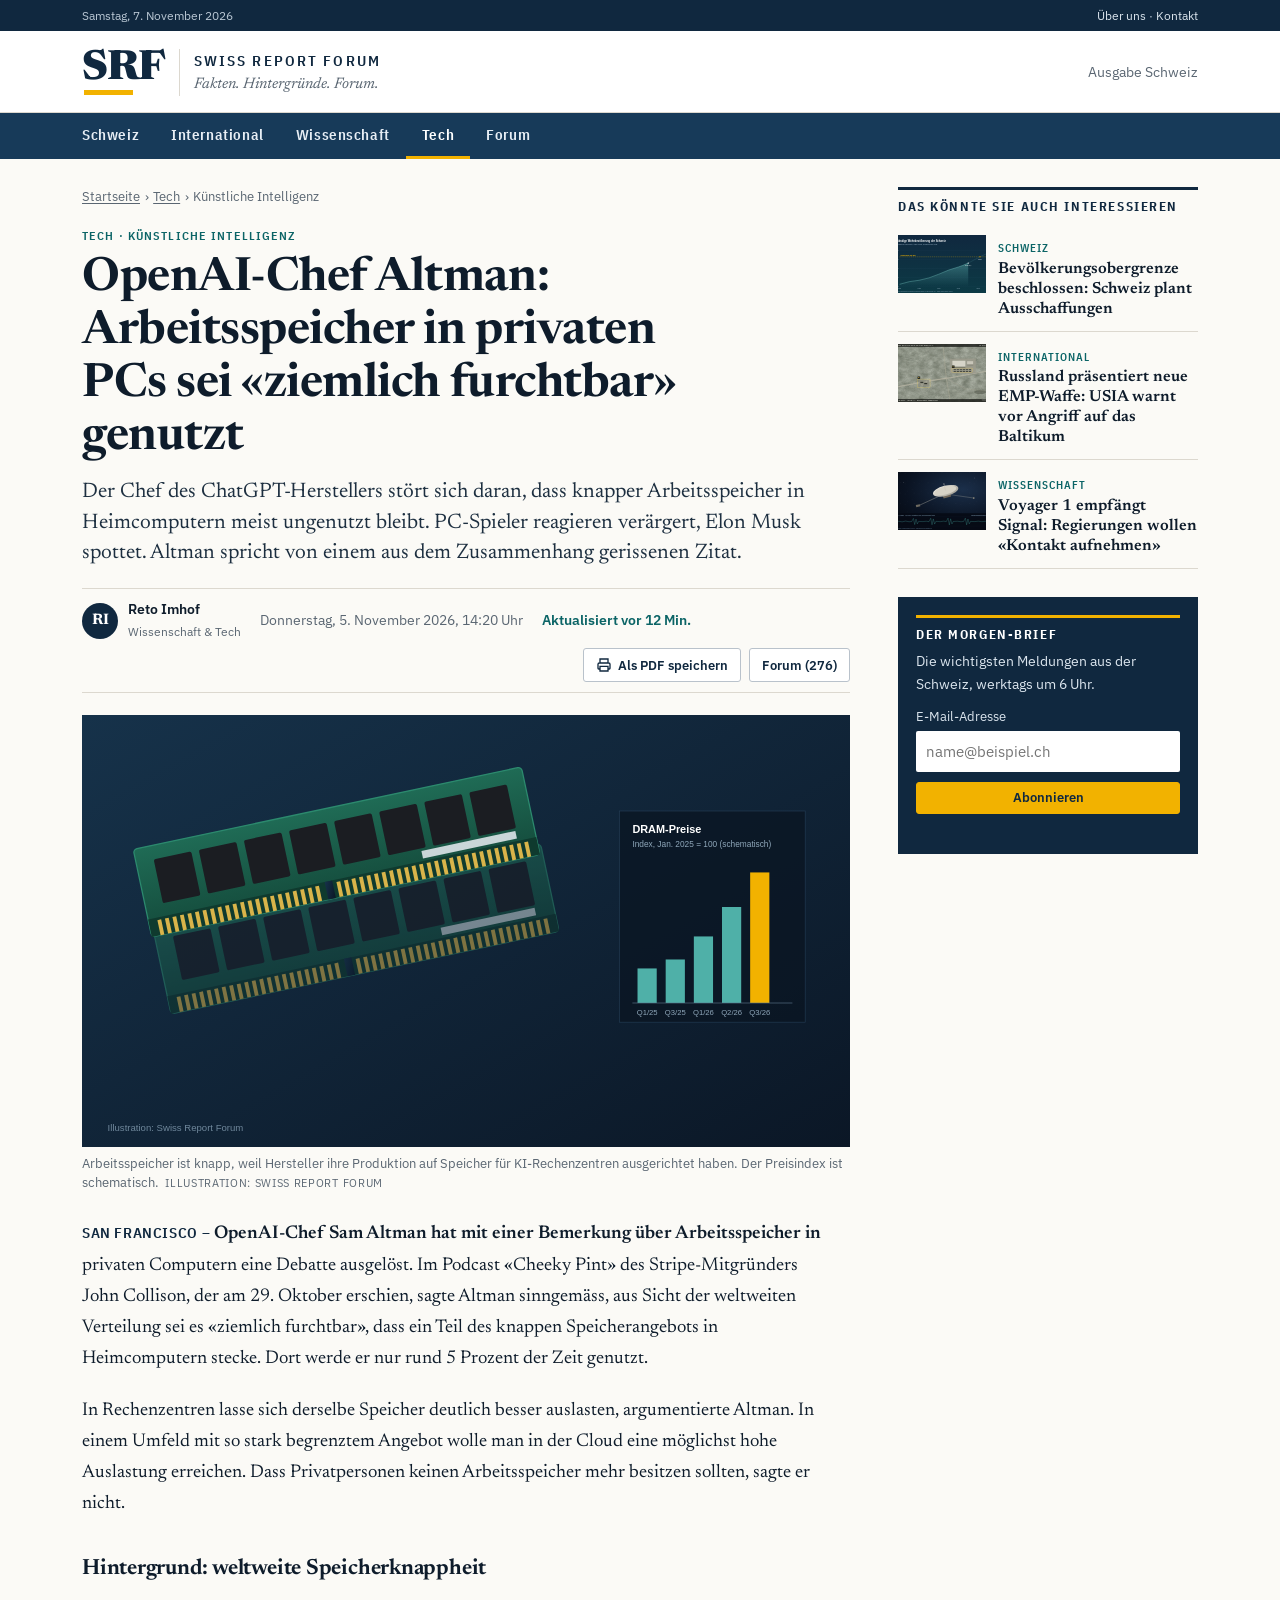
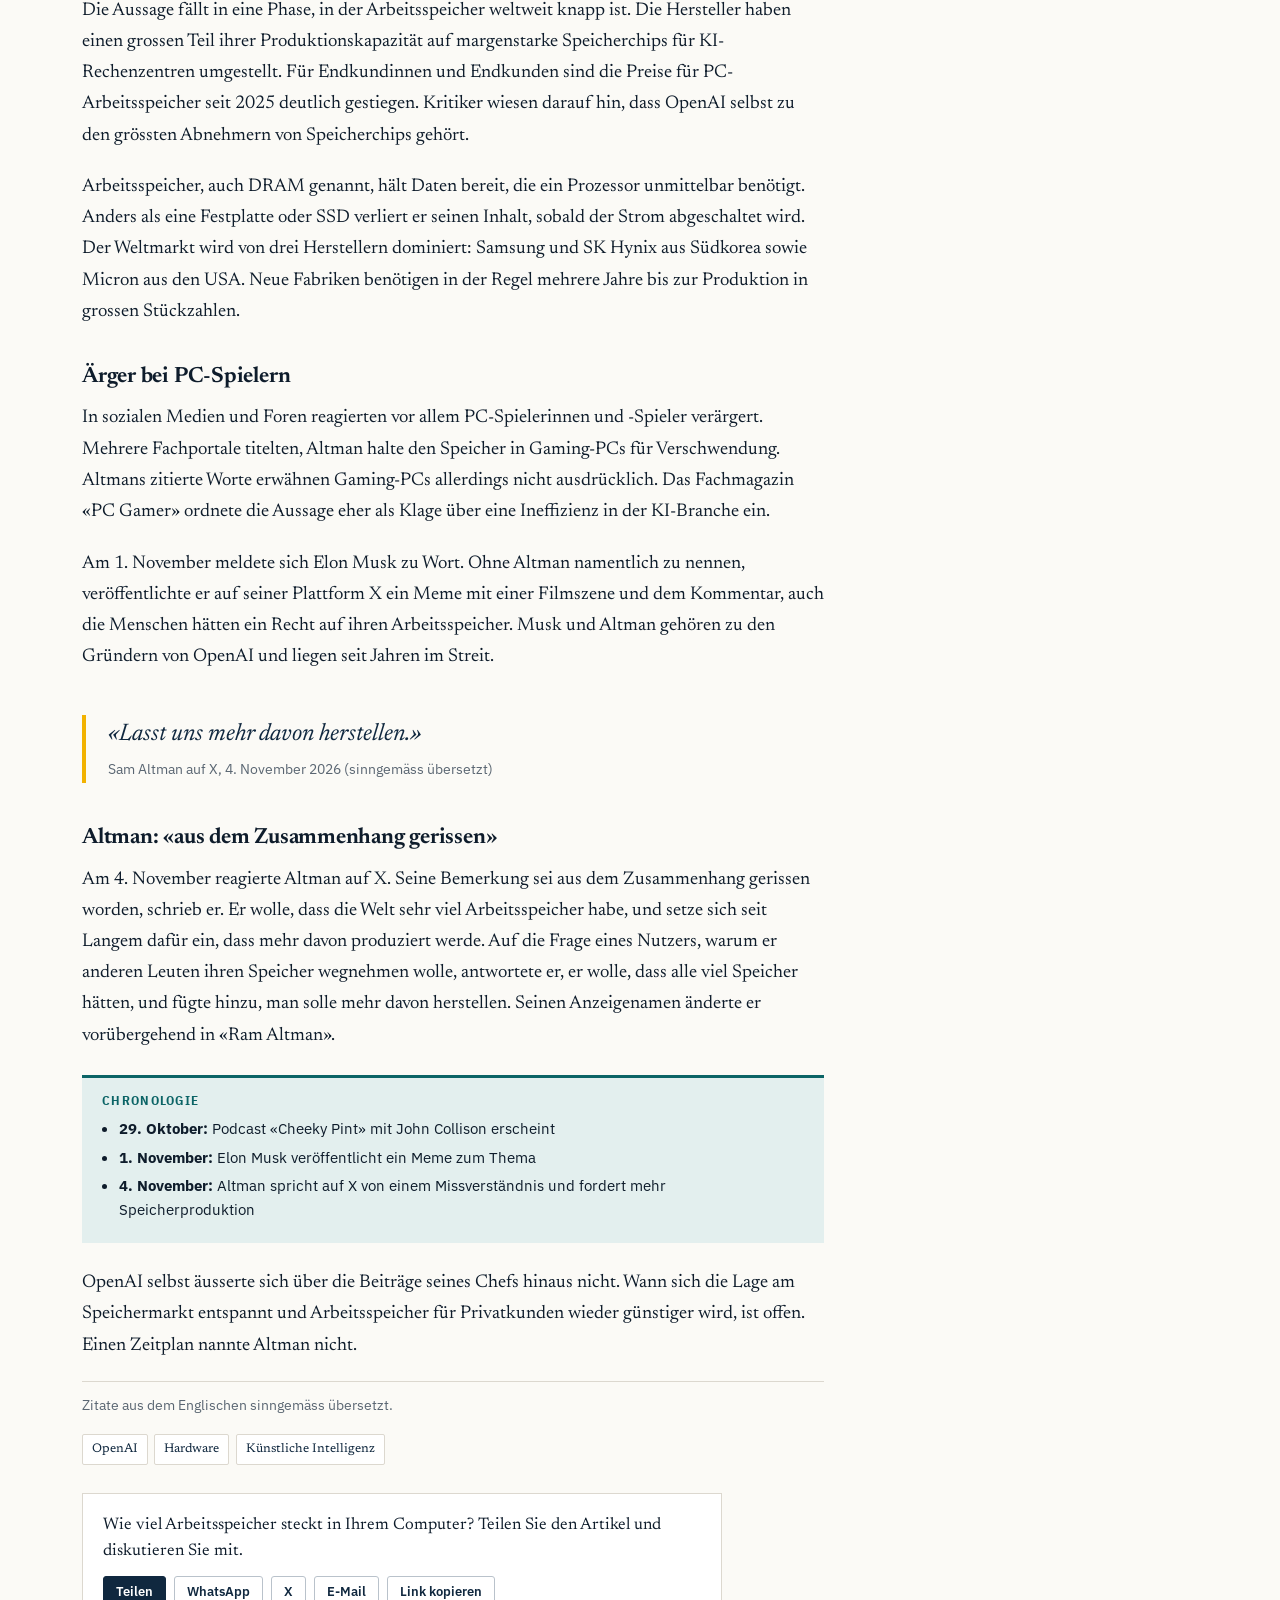
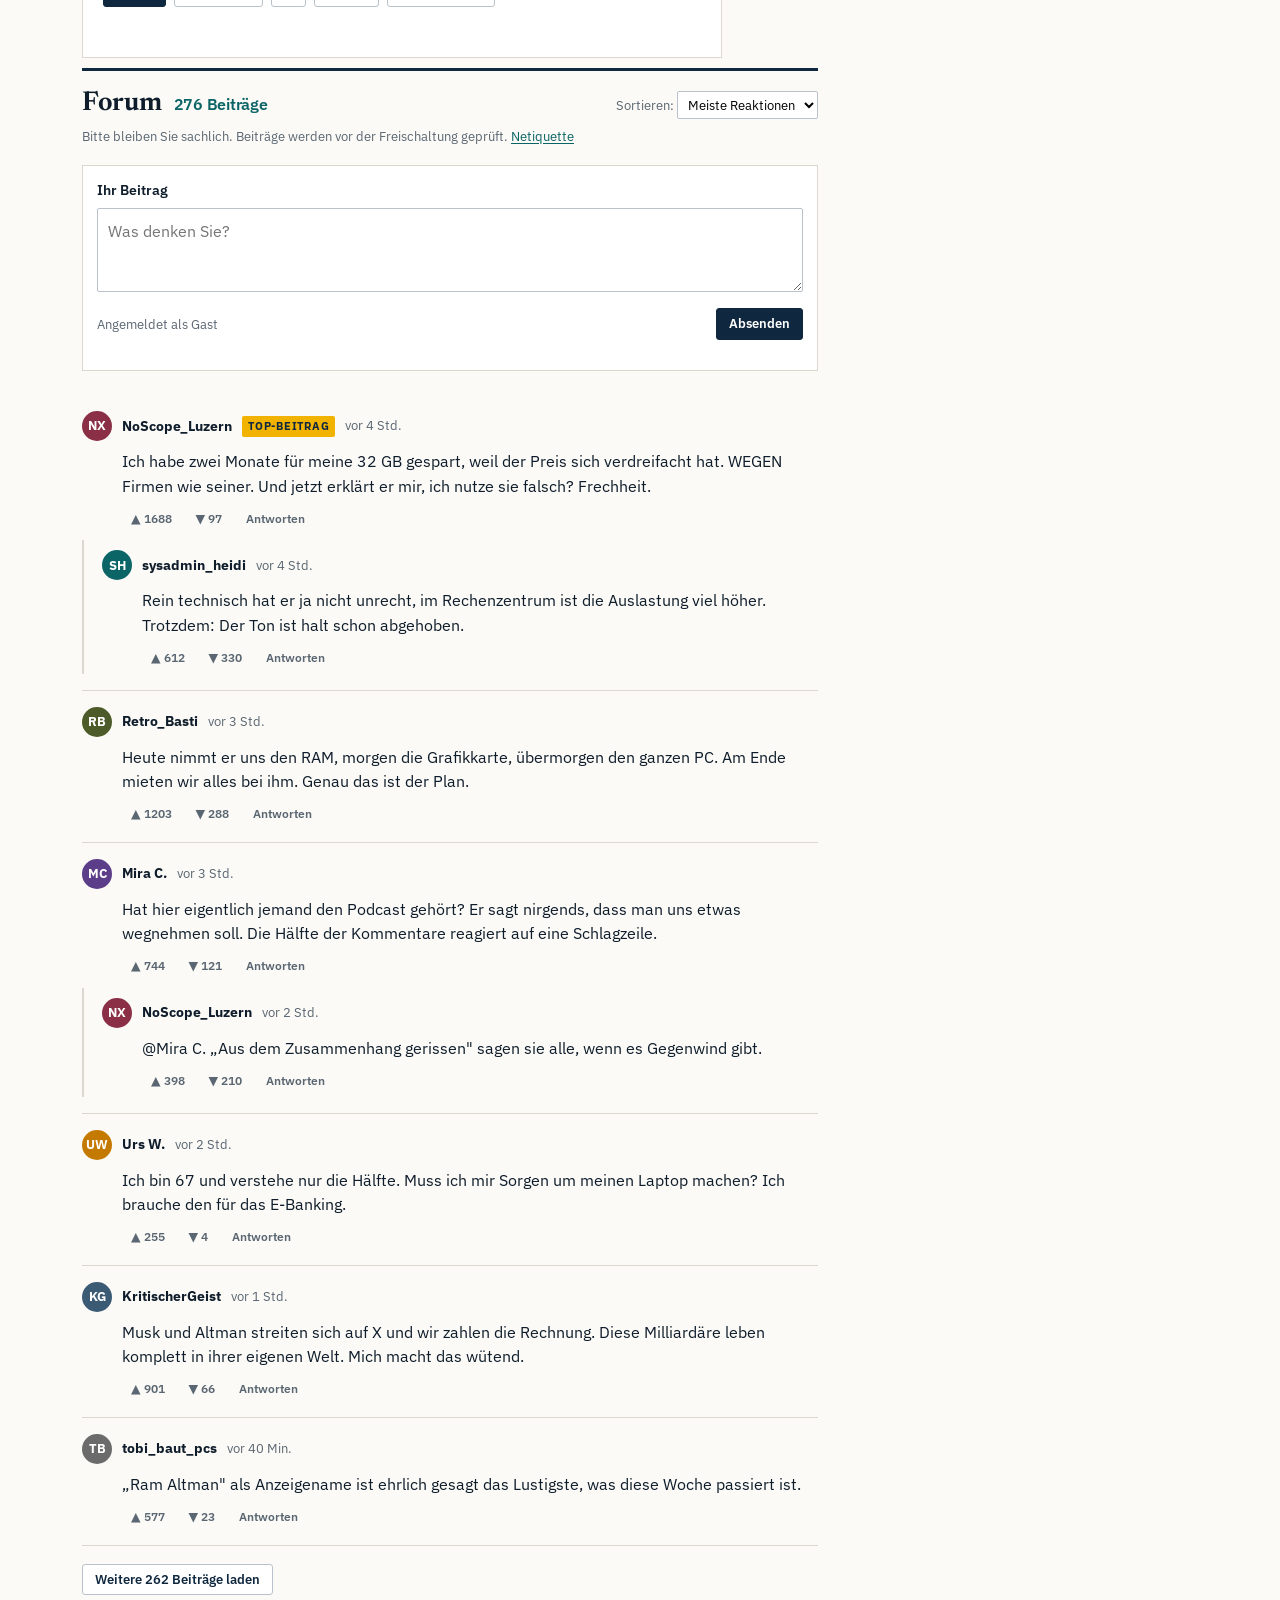
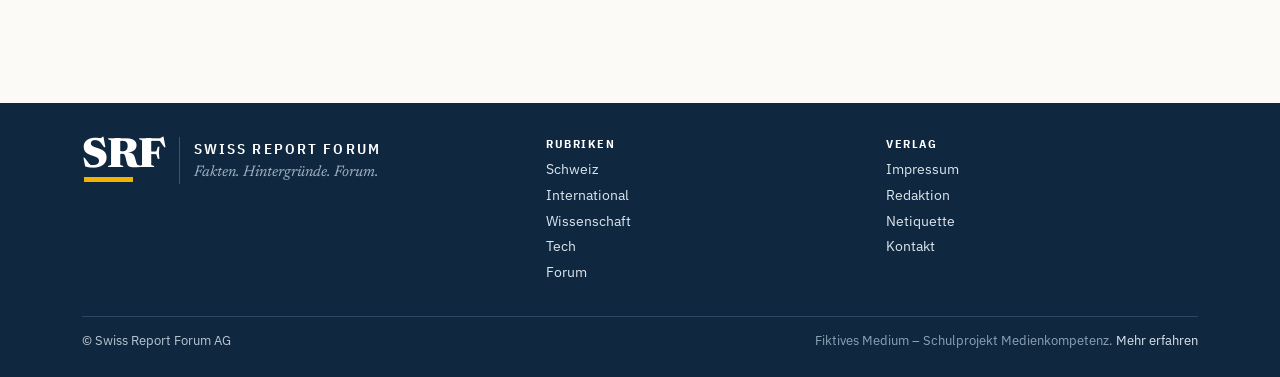
==== altman-ram.html @ 4a799d5d "Swiss Report Forum: fictional news site for a media-literacy assignment Static homepage, four articl" ====
<!doctype html>
<html lang="de-CH">
<head>
<meta charset="utf-8">
<meta name="viewport" content="width=device-width, initial-scale=1">
<!-- Dieser Artikel beruht auf echten Ereignissen (Stand 5.11.2026), Quellen im README. Die Website selbst ist fiktiv. -->
<meta name="robots" content="noindex, nofollow">
<title>OpenAI-Chef Altman: Arbeitsspeicher in privaten PCs sei «ziemlich furchtbar» genutzt – Swiss Report Forum</title>
<meta name="description" content="Sam Altman stört sich daran, dass knapper Arbeitsspeicher in privaten Computern ungenutzt bleibt. PC-Spieler reagieren verärgert, Altman spricht von einem Missverständnis.">
<link rel="icon" href="assets/favicon.svg" type="image/svg+xml">
<link rel="preconnect" href="https://fonts.googleapis.com">
<link rel="preconnect" href="https://fonts.gstatic.com" crossorigin>
<link rel="stylesheet" href="https://fonts.googleapis.com/css2?family=IBM+Plex+Sans+Condensed:wght@500;600;700&family=IBM+Plex+Sans:wght@400;600;700&family=Newsreader:ital,opsz,wght@0,6..72,400;0,6..72,600;0,6..72,700;0,6..72,800;1,6..72,400&display=swap">
<link rel="stylesheet" href="assets/style.css">
</head>
<body>
<a class="skip-link" href="#inhalt">Zum Inhalt springen</a>

<div class="topbar"><div class="wrap">
  <span>Samstag, 7. November 2026</span>
  <span><a href="impressum.html">Über uns</a> <span class="hide-sm">· <a href="impressum.html#kontakt">Kontakt</a></span></span>
</div></div>
<header class="masthead"><div class="wrap">
  <a class="brand" href="index.html" aria-label="Swiss Report Forum, zur Startseite">
    <span class="brand-mark" aria-hidden="true">SRF</span>
    <span class="brand-text"><span class="brand-name">Swiss Report Forum</span><span class="brand-tagline">Fakten. Hintergründe. Forum.</span></span>
  </a>
  <div class="masthead-tools"><span class="edition">Ausgabe Schweiz</span></div>
</div></header>
<nav class="mainnav" aria-label="Rubriken"><ul>
  <li><a href="index.html#schweiz">Schweiz</a></li>
  <li><a href="index.html#international">International</a></li>
  <li><a href="index.html#wissenschaft">Wissenschaft</a></li>
  <li><a href="index.html#tech" aria-current="page">Tech</a></li>
  <li><a href="index.html#forum">Forum</a></li>
</ul></nav>

<div class="wrap article-layout">
<main id="inhalt">
  <div class="print-masthead print-only">
    <div><span class="pm-mark">SRF</span><span class="pm-name">Swiss Report Forum</span></div>
    <div class="pm-meta">Tech · 5. November 2026</div>
  </div>

  <nav class="breadcrumb" aria-label="Pfad"><a href="index.html">Startseite</a><span aria-hidden="true">›</span><a href="index.html#tech">Tech</a><span aria-hidden="true">›</span>Künstliche Intelligenz</nav>

  <article>
    <header class="article-head">
      <p class="kicker">Tech · Künstliche Intelligenz</p>
      <h1>OpenAI-Chef Altman: Arbeitsspeicher in privaten PCs sei «ziemlich furchtbar» genutzt</h1>
      <p class="subline">Der Chef des ChatGPT-Herstellers stört sich daran, dass knapper Arbeitsspeicher in Heimcomputern meist ungenutzt bleibt. PC-Spieler reagieren verärgert, Elon Musk spottet. Altman spricht von einem aus dem Zusammenhang gerissenen Zitat.</p>
      <div class="byline">
        <div class="author"><span class="avatar" aria-hidden="true">RI</span><span><strong>Reto Imhof</strong><small>Wissenschaft &amp; Tech</small></span></div>
        <time datetime="2026-11-05T14:20">Donnerstag, 5. November 2026, 14:20 Uhr</time>
        <span class="updated">Aktualisiert vor 12 Min.</span>
        <div class="article-tools">
          <button class="btn" type="button" data-print><svg viewBox="0 0 24 24" fill="none" stroke="currentColor" stroke-width="2" aria-hidden="true"><path d="M6 9V3h12v6M6 18H4a1 1 0 0 1-1-1v-6a2 2 0 0 1 2-2h14a2 2 0 0 1 2 2v6a1 1 0 0 1-1 1h-2M6 14h12v7H6z"/></svg>Als PDF speichern</button>
          <a class="btn" href="#forum">Forum (276)</a>
        </div>
      </div>
    </header>

    <figure class="lead-figure">
      <img src="assets/img/ram.svg" width="1200" height="675" alt="Illustration von zwei Arbeitsspeicher-Modulen mit schwarzen Speicherchips und goldenen Kontakten, daneben ein schematischer Preisindex mit stark steigenden Balken.">
      <figcaption>Arbeitsspeicher ist knapp, weil Hersteller ihre Produktion auf Speicher für KI-Rechenzentren ausgerichtet haben. Der Preisindex ist schematisch. <span class="credit">Illustration: Swiss Report Forum</span></figcaption>
    </figure>

    <div class="article-body">
      <p><span class="dateline">San Francisco –</span> OpenAI-Chef Sam Altman hat mit einer Bemerkung über Arbeitsspeicher in privaten Computern eine Debatte ausgelöst. Im Podcast «Cheeky Pint» des Stripe-Mitgründers John Collison, der am 29. Oktober erschien, sagte Altman sinngemäss, aus Sicht der weltweiten Verteilung sei es «ziemlich furchtbar», dass ein Teil des knappen Speicherangebots in Heimcomputern stecke. Dort werde er nur rund 5 Prozent der Zeit genutzt.</p>

      <p>In Rechenzentren lasse sich derselbe Speicher deutlich besser auslasten, argumentierte Altman. In einem Umfeld mit so stark begrenztem Angebot wolle man in der Cloud eine möglichst hohe Auslastung erreichen. Dass Privatpersonen keinen Arbeitsspeicher mehr besitzen sollten, sagte er nicht.</p>

      <h2>Hintergrund: weltweite Speicherknappheit</h2>
      <p>Die Aussage fällt in eine Phase, in der Arbeitsspeicher weltweit knapp ist. Die Hersteller haben einen grossen Teil ihrer Produktionskapazität auf margenstarke Speicherchips für KI-Rechenzentren umgestellt. Für Endkundinnen und Endkunden sind die Preise für PC-Arbeitsspeicher seit 2025 deutlich gestiegen. Kritiker wiesen darauf hin, dass OpenAI selbst zu den grössten Abnehmern von Speicherchips gehört.</p>

      <p>Arbeitsspeicher, auch DRAM genannt, hält Daten bereit, die ein Prozessor unmittelbar benötigt. Anders als eine Festplatte oder SSD verliert er seinen Inhalt, sobald der Strom abgeschaltet wird. Der Weltmarkt wird von drei Herstellern dominiert: Samsung und SK Hynix aus Südkorea sowie Micron aus den USA. Neue Fabriken benötigen in der Regel mehrere Jahre bis zur Produktion in grossen Stückzahlen.</p>

      <h2>Ärger bei PC-Spielern</h2>
      <p>In sozialen Medien und Foren reagierten vor allem PC-Spielerinnen und -Spieler verärgert. Mehrere Fachportale titelten, Altman halte den Speicher in Gaming-PCs für Verschwendung. Altmans zitierte Worte erwähnen Gaming-PCs allerdings nicht ausdrücklich. Das Fachmagazin «PC Gamer» ordnete die Aussage eher als Klage über eine Ineffizienz in der KI-Branche ein.</p>

      <p>Am 1. November meldete sich Elon Musk zu Wort. Ohne Altman namentlich zu nennen, veröffentlichte er auf seiner Plattform X ein Meme mit einer Filmszene und dem Kommentar, auch die Menschen hätten ein Recht auf ihren Arbeitsspeicher. Musk und Altman gehören zu den Gründern von OpenAI und liegen seit Jahren im Streit.</p>

      <blockquote class="pullquote">
        <p>«Lasst uns mehr davon herstellen.»</p>
        <footer>Sam Altman auf X, 4. November 2026 (sinngemäss übersetzt)</footer>
      </blockquote>

      <h2>Altman: «aus dem Zusammenhang gerissen»</h2>
      <p>Am 4. November reagierte Altman auf X. Seine Bemerkung sei aus dem Zusammenhang gerissen worden, schrieb er. Er wolle, dass die Welt sehr viel Arbeitsspeicher habe, und setze sich seit Langem dafür ein, dass mehr davon produziert werde. Auf die Frage eines Nutzers, warum er anderen Leuten ihren Speicher wegnehmen wolle, antwortete er, er wolle, dass alle viel Speicher hätten, und fügte hinzu, man solle mehr davon herstellen. Seinen Anzeigenamen änderte er vorübergehend in «Ram Altman».</p>

      <aside class="factbox">
        <h2>Chronologie</h2>
        <ul>
          <li><strong>29. Oktober:</strong> Podcast «Cheeky Pint» mit John Collison erscheint</li>
          <li><strong>1. November:</strong> Elon Musk veröffentlicht ein Meme zum Thema</li>
          <li><strong>4. November:</strong> Altman spricht auf X von einem Missverständnis und fordert mehr Speicherproduktion</li>
        </ul>
      </aside>

      <p>OpenAI selbst äusserte sich über die Beiträge seines Chefs hinaus nicht. Wann sich die Lage am Speichermarkt entspannt und Arbeitsspeicher für Privatkunden wieder günstiger wird, ist offen. Einen Zeitplan nannte Altman nicht.</p>

      <p class="article-end">Zitate aus dem Englischen sinngemäss übersetzt.</p>
      <p class="print-footnote print-only">Swiss Report Forum ist ein fiktives Medium (Schulprojekt Medienkompetenz). Dieser Artikel beruht jedoch auf realen Ereignissen, Stand 5. November 2026. Quellen im README des Projekts.</p>
      <ul class="tags" aria-label="Themen">
        <li><a href="index.html#tech">OpenAI</a></li>
        <li><a href="index.html#tech">Hardware</a></li>
        <li><a href="index.html#tech">Künstliche Intelligenz</a></li>
      </ul>
    </div>

    <section class="share" aria-label="Artikel teilen">
      <p>Wie viel Arbeitsspeicher steckt in Ihrem Computer? Teilen Sie den Artikel und diskutieren Sie mit.</p>
      <div class="share-buttons">
        <button class="btn btn-primary" type="button" data-share="native">Teilen</button>
        <button class="btn" type="button" data-share="whatsapp">WhatsApp</button>
        <button class="btn" type="button" data-share="x">X</button>
        <button class="btn" type="button" data-share="mail">E-Mail</button>
        <button class="btn" type="button" data-share="copy">Link kopieren</button>
      </div>
      <p class="share-status" role="status"></p>
    </section>
  </article>

  <section class="forum" id="forum" aria-labelledby="forum-title">
    <div class="forum-head">
      <h2 id="forum-title">Forum <span>276 Beiträge</span></h2>
      <label class="forum-sort">Sortieren: <select><option>Meiste Reaktionen</option><option>Neueste zuerst</option></select></label>
    </div>
    <p class="forum-rules">Bitte bleiben Sie sachlich. Beiträge werden vor der Freischaltung geprüft. <a href="impressum.html#netiquette">Netiquette</a></p>

    <form class="comment-form">
      <label for="comment-text">Ihr Beitrag</label>
      <textarea id="comment-text" name="comment" placeholder="Was denken Sie?"></textarea>
      <div class="row"><small>Angemeldet als Gast</small><button class="btn btn-primary" type="submit">Absenden</button></div>
      <p class="form-note" role="status"></p>
    </form>

    <ol class="comments">
      <li class="comment">
        <div class="comment-head"><span class="avatar" aria-hidden="true" style="background:#8a2f45">NX</span><strong>NoScope_Luzern</strong><span class="badge badge-top">Top-Beitrag</span><time>vor 4 Std.</time></div>
        <p>Ich habe zwei Monate für meine 32 GB gespart, weil der Preis sich verdreifacht hat. WEGEN Firmen wie seiner. Und jetzt erklärt er mir, ich nutze sie falsch? Frechheit.</p>
        <div class="comment-actions"><button class="vote" type="button">▲ <span class="n">1688</span></button><button class="vote" type="button">▼ <span class="n">97</span></button><button class="reply-btn" type="button">Antworten</button></div>
        <ol class="replies">
          <li class="comment">
            <div class="comment-head"><span class="avatar" aria-hidden="true" style="background:#0b6466">SH</span><strong>sysadmin_heidi</strong><time>vor 4 Std.</time></div>
            <p>Rein technisch hat er ja nicht unrecht, im Rechenzentrum ist die Auslastung viel höher. Trotzdem: Der Ton ist halt schon abgehoben.</p>
            <div class="comment-actions"><button class="vote" type="button">▲ <span class="n">612</span></button><button class="vote" type="button">▼ <span class="n">330</span></button><button class="reply-btn" type="button">Antworten</button></div>
          </li>
        </ol>
      </li>
      <li class="comment">
        <div class="comment-head"><span class="avatar" aria-hidden="true" style="background:#4d5b2a">RB</span><strong>Retro_Basti</strong><time>vor 3 Std.</time></div>
        <p>Heute nimmt er uns den RAM, morgen die Grafikkarte, übermorgen den ganzen PC. Am Ende mieten wir alles bei ihm. Genau das ist der Plan.</p>
        <div class="comment-actions"><button class="vote" type="button">▲ <span class="n">1203</span></button><button class="vote" type="button">▼ <span class="n">288</span></button><button class="reply-btn" type="button">Antworten</button></div>
      </li>
      <li class="comment">
        <div class="comment-head"><span class="avatar" aria-hidden="true" style="background:#5c3d8a">MC</span><strong>Mira C.</strong><time>vor 3 Std.</time></div>
        <p>Hat hier eigentlich jemand den Podcast gehört? Er sagt nirgends, dass man uns etwas wegnehmen soll. Die Hälfte der Kommentare reagiert auf eine Schlagzeile.</p>
        <div class="comment-actions"><button class="vote" type="button">▲ <span class="n">744</span></button><button class="vote" type="button">▼ <span class="n">121</span></button><button class="reply-btn" type="button">Antworten</button></div>
        <ol class="replies">
          <li class="comment">
            <div class="comment-head"><span class="avatar" aria-hidden="true" style="background:#8a2f45">NX</span><strong>NoScope_Luzern</strong><time>vor 2 Std.</time></div>
            <p>@Mira C. „Aus dem Zusammenhang gerissen" sagen sie alle, wenn es Gegenwind gibt.</p>
            <div class="comment-actions"><button class="vote" type="button">▲ <span class="n">398</span></button><button class="vote" type="button">▼ <span class="n">210</span></button><button class="reply-btn" type="button">Antworten</button></div>
          </li>
        </ol>
      </li>
      <li class="comment">
        <div class="comment-head"><span class="avatar" aria-hidden="true" style="background:#c47a00">UW</span><strong>Urs W.</strong><time>vor 2 Std.</time></div>
        <p>Ich bin 67 und verstehe nur die Hälfte. Muss ich mir Sorgen um meinen Laptop machen? Ich brauche den für das E-Banking.</p>
        <div class="comment-actions"><button class="vote" type="button">▲ <span class="n">255</span></button><button class="vote" type="button">▼ <span class="n">4</span></button><button class="reply-btn" type="button">Antworten</button></div>
      </li>
      <li class="comment">
        <div class="comment-head"><span class="avatar" aria-hidden="true" style="background:#3b5b75">KG</span><strong>KritischerGeist</strong><time>vor 1 Std.</time></div>
        <p>Musk und Altman streiten sich auf X und wir zahlen die Rechnung. Diese Milliardäre leben komplett in ihrer eigenen Welt. Mich macht das wütend.</p>
        <div class="comment-actions"><button class="vote" type="button">▲ <span class="n">901</span></button><button class="vote" type="button">▼ <span class="n">66</span></button><button class="reply-btn" type="button">Antworten</button></div>
      </li>
      <li class="comment">
        <div class="comment-head"><span class="avatar" aria-hidden="true" style="background:#6b6b6b">TB</span><strong>tobi_baut_pcs</strong><time>vor 40 Min.</time></div>
        <p>„Ram Altman" als Anzeigename ist ehrlich gesagt das Lustigste, was diese Woche passiert ist.</p>
        <div class="comment-actions"><button class="vote" type="button">▲ <span class="n">577</span></button><button class="vote" type="button">▼ <span class="n">23</span></button><button class="reply-btn" type="button">Antworten</button></div>
      </li>
    </ol>
    <button class="btn more-comments" type="button">Weitere 262 Beiträge laden</button>
  </section>
</main>

<aside class="sidebar" aria-labelledby="related-title">
  <div class="sidebar-block">
    <h2 id="related-title">Das könnte Sie auch interessieren</h2>
    <ul class="related">
      <li><a href="bevoelkerungsobergrenze.html"><img src="assets/img/bevoelkerung.svg" alt="" width="88" height="58"><span><span class="kicker">Schweiz</span><strong>Bevölkerungsobergrenze beschlossen: Schweiz plant Ausschaffungen</strong></span></a></li>
      <li><a href="emp-waffe-baltikum.html"><img src="assets/img/satellit.svg" alt="" width="88" height="58"><span><span class="kicker">International</span><strong>Russland präsentiert neue EMP-Waffe: USIA warnt vor Angriff auf das Baltikum</strong></span></a></li>
      <li><a href="voyager-signal.html"><img src="assets/img/voyager.svg" alt="" width="88" height="58"><span><span class="kicker">Wissenschaft</span><strong>Voyager 1 empfängt Signal: Regierungen wollen «Kontakt aufnehmen»</strong></span></a></li>
    </ul>
    <div class="newsletter">
      <h2>Der Morgen-Brief</h2>
      <p>Die wichtigsten Meldungen aus der Schweiz, werktags um 6 Uhr.</p>
      <form>
        <label for="nl-mail">E-Mail-Adresse</label>
        <input id="nl-mail" type="email" autocomplete="off" placeholder="name@beispiel.ch">
        <button class="btn" type="submit">Abonnieren</button>
        <p class="form-note" role="status"></p>
      </form>
    </div>
  </div>
</aside>
</div>

<footer class="site-footer"><div class="wrap">
  <div>
    <a class="brand" href="index.html" aria-label="Swiss Report Forum, zur Startseite">
      <span class="brand-mark" aria-hidden="true">SRF</span>
      <span class="brand-text"><span class="brand-name">Swiss Report Forum</span><span class="brand-tagline">Fakten. Hintergründe. Forum.</span></span>
    </a>
  </div>
  <div><h2>Rubriken</h2><ul>
    <li><a href="index.html#schweiz">Schweiz</a></li><li><a href="index.html#international">International</a></li><li><a href="index.html#wissenschaft">Wissenschaft</a></li><li><a href="index.html#tech">Tech</a></li><li><a href="index.html#forum">Forum</a></li>
  </ul></div>
  <div><h2>Verlag</h2><ul>
    <li><a href="impressum.html">Impressum</a></li><li><a href="impressum.html#redaktion">Redaktion</a></li><li><a href="impressum.html#netiquette">Netiquette</a></li><li><a href="impressum.html#kontakt">Kontakt</a></li>
  </ul></div>
  <div class="footer-bottom">
    <span>© Swiss Report Forum AG</span>
    <span class="fiction-note">Fiktives Medium – Schulprojekt Medienkompetenz. <a href="impressum.html#hinweis">Mehr erfahren</a></span>
  </div>
</div></footer>
<script src="assets/main.js"></script>
</body>
</html>
---- assets/style.css ----
/* ==========================================================================
   Swiss Report Forum – Stylesheet
   Fiktives Medium für ein Schulprojekt zur Medienkompetenz.
   Aufbau: 1 Tokens · 2 Basis · 3 Kopf · 4 Ticker · 5 Startseite
           6 Artikel · 7 Sidebar · 8 Forum · 9 Fuss · 10 Impressum · 11 Print
   ========================================================================== */

/* 1 · Tokens ------------------------------------------------------------- */
:root {
  --ink: #0e1c2b;          /* Fliesstext, fast schwarz mit Blaustich */
  --navy: #10283f;         /* Markenfarbe */
  --navy-2: #173a59;
  --teal: #0b6466;         /* Links, Kicker */
  --teal-soft: #e3efee;
  --accent: #f2b200;       /* einzige Akzentfarbe: Signalgelb */
  --paper: #fbfaf6;
  --card: #ffffff;
  --line: #dcd8cf;
  --muted: #5a6672;
  --serif: "Newsreader", "Iowan Old Style", Georgia, "Times New Roman", serif;
  --sans: "IBM Plex Sans", "Segoe UI", system-ui, -apple-system, Arial, sans-serif;
  --cond: "IBM Plex Sans Condensed", "Arial Narrow", "IBM Plex Sans", sans-serif;
  --wrap: 1180px;
  --gutter: clamp(16px, 4vw, 32px);
}

/* 2 · Basis -------------------------------------------------------------- */
*, *::before, *::after { box-sizing: border-box; }
html { -webkit-text-size-adjust: 100%; }
body {
  margin: 0;
  background: var(--paper);
  color: var(--ink);
  font-family: var(--sans);
  font-size: 1rem;
  line-height: 1.55;
}
img, svg { max-width: 100%; height: auto; display: block; }
a { color: var(--teal); text-underline-offset: .18em; }
a:hover { color: var(--navy); }
h1, h2, h3 { font-family: var(--serif); line-height: 1.12; margin: 0; font-weight: 650; letter-spacing: -.01em; hyphens: auto; overflow-wrap: break-word; }

:focus-visible {
  outline: 3px solid var(--accent);
  outline-offset: 2px;
  box-shadow: 0 0 0 5px var(--navy);
  border-radius: 2px;
}

.wrap { max-width: var(--wrap); margin: 0 auto; padding: 0 var(--gutter); }
.visually-hidden {
  position: absolute !important; width: 1px; height: 1px; overflow: hidden;
  clip: rect(0 0 0 0); white-space: nowrap; border: 0; padding: 0; margin: -1px;
}
.skip-link {
  position: absolute; left: 8px; top: -60px; z-index: 50;
  background: var(--accent); color: var(--navy); font-weight: 700;
  padding: 10px 14px; text-decoration: none;
}
.skip-link:focus { top: 8px; }

.kicker {
  font-family: var(--cond);
  font-size: .78rem;
  font-weight: 600;
  letter-spacing: .09em;
  text-transform: uppercase;
  color: var(--teal);
  margin: 0 0 .5rem;
}
.print-only { display: none; }

/* 3 · Kopf --------------------------------------------------------------- */
.topbar {
  background: var(--navy);
  color: #b9c7d4;
  font-size: .78rem;
}
.topbar .wrap { display: flex; justify-content: space-between; gap: 1rem; padding-top: 6px; padding-bottom: 6px; }
.topbar a { color: #dbe5ee; text-decoration: none; }
.topbar a:hover { text-decoration: underline; color: #fff; }

.masthead { background: var(--card); border-bottom: 1px solid var(--line); }
.masthead .wrap { display: flex; align-items: center; justify-content: space-between; gap: 1rem; padding-top: 18px; padding-bottom: 16px; }

.brand { display: flex; align-items: center; gap: 14px; text-decoration: none; color: var(--navy); }
.brand:hover { color: var(--navy); }
.brand-mark {
  font-family: var(--serif);
  font-weight: 800;
  font-size: 2.6rem;
  line-height: .9;
  letter-spacing: -.035em;
  position: relative;
  padding-bottom: 6px;
}
.brand-mark::after {
  content: ""; position: absolute; left: 2px; right: 38%; bottom: 0; height: 5px; background: var(--accent);
}
.brand-text { border-left: 1px solid var(--line); padding-left: 14px; }
.brand-name { display: block; font-family: var(--cond); font-weight: 600; font-size: .95rem; letter-spacing: .14em; text-transform: uppercase; }
.brand-tagline { display: block; font-family: var(--serif); font-style: italic; color: var(--muted); font-size: .95rem; }

.masthead-tools { display: flex; align-items: center; gap: .6rem; font-size: .85rem; }
.masthead-tools .edition { color: var(--muted); }

.mainnav { background: var(--navy-2); }
.mainnav ul { list-style: none; margin: 0 auto; padding: 0 var(--gutter); max-width: var(--wrap); display: flex; gap: 0; overflow-x: auto; scrollbar-width: none; }
.mainnav ul::-webkit-scrollbar { display: none; }
.mainnav a {
  display: block; padding: 11px 16px 9px;
  color: #e7eef5; text-decoration: none;
  font-family: var(--cond); font-weight: 600; font-size: .92rem; letter-spacing: .04em;
  border-bottom: 3px solid transparent; white-space: nowrap;
}
.mainnav a:hover, .mainnav a[aria-current="page"] { border-bottom-color: var(--accent); color: #fff; }
.mainnav li:first-child a { padding-left: 0; }

/* 4 · Ticker ------------------------------------------------------------- */
.ticker { background: var(--card); border-bottom: 1px solid var(--line); overflow: hidden; }
.ticker .wrap { display: flex; align-items: stretch; gap: 0; }
.ticker-label {
  flex: none; background: var(--accent); color: var(--navy);
  font-family: var(--cond); font-weight: 700; font-size: .78rem; letter-spacing: .1em; text-transform: uppercase;
  padding: 9px 12px; display: flex; align-items: center;
}
.ticker-viewport { overflow: hidden; flex: 1; position: relative; mask-image: linear-gradient(90deg, transparent 0, #000 24px, #000 calc(100% - 40px), transparent 100%); }
.ticker-track { display: flex; width: max-content; animation: ticker 70s linear infinite; }
.ticker:hover .ticker-track, .ticker:focus-within .ticker-track { animation-play-state: paused; }
.ticker-track ul { display: flex; list-style: none; margin: 0; padding: 0; }
.ticker-track li { padding: 9px 26px 9px 22px; font-size: .9rem; white-space: nowrap; position: relative; }
.ticker-track li::before { content: ""; position: absolute; left: 6px; top: 50%; width: 6px; height: 6px; margin-top: -3px; background: var(--teal); }
.ticker-track time { font-weight: 600; color: var(--teal); margin-right: .45em; font-variant-numeric: tabular-nums; }
.ticker-track a { color: var(--ink); text-decoration: none; }
.ticker-track a:hover { text-decoration: underline; }
@keyframes ticker { from { transform: translateX(0); } to { transform: translateX(-50%); } }
@media (prefers-reduced-motion: reduce) {
  .ticker-track { animation: none; }
  .ticker-viewport { overflow-x: auto; }
}

/* 5 · Startseite --------------------------------------------------------- */
.home { padding-top: 28px; padding-bottom: 56px; }
.lead-story {
  display: grid; grid-template-columns: minmax(0, 1.45fr) minmax(0, 1fr); gap: 28px;
  padding-bottom: 28px; border-bottom: 3px double var(--line); align-items: start;
}
.lead-story figure { margin: 0; }
.lead-story h2 { font-size: clamp(1.7rem, 3vw, 2.35rem); margin-bottom: .7rem; }
.lead-story h2 a, .card h3 a, .brief h3 a { color: var(--ink); text-decoration: none; }
.lead-story h2 a:hover, .card h3 a:hover { text-decoration: underline; text-decoration-thickness: 2px; text-decoration-color: var(--accent); }
.lead-story .teaser { font-family: var(--serif); font-size: 1.18rem; line-height: 1.5; margin: 0 0 1rem; }
.lead-meta { font-size: .82rem; color: var(--muted); }
.lead-related { list-style: none; padding: 14px 0 0; margin: 16px 0 0; border-top: 1px solid var(--line); font-size: .92rem; }
.lead-related li { padding: 4px 0 4px 14px; position: relative; }
.lead-related li::before { content: ""; position: absolute; left: 0; top: .78em; width: 6px; height: 2px; background: var(--teal); }

.section-head {
  display: flex; align-items: baseline; justify-content: space-between; gap: 1rem;
  border-top: 3px solid var(--navy); margin: 36px 0 18px; padding-top: 10px;
}
.section-head h2 { font-family: var(--cond); font-size: 1rem; letter-spacing: .12em; text-transform: uppercase; font-weight: 700; color: var(--navy); }
.section-head span { font-size: .82rem; color: var(--muted); }

.grid { display: grid; grid-template-columns: repeat(3, minmax(0, 1fr)); gap: 28px; }
.card { display: flex; flex-direction: column; }
.card figure { margin: 0 0 12px; }
.card h3 { font-size: 1.32rem; margin-bottom: .45rem; }
.card p { margin: 0 0 .6rem; color: #2a3a49; font-size: .97rem; }
.card .meta { margin-top: auto; font-size: .78rem; color: var(--muted); }
.card .comments-count { font-weight: 600; color: var(--teal); }

.home-columns { display: grid; grid-template-columns: minmax(0, 2fr) minmax(0, 1fr); gap: 32px; }
.briefs { list-style: none; padding: 0; margin: 0; }
.brief { padding: 14px 0; border-bottom: 1px solid var(--line); display: grid; grid-template-columns: 4.2rem 1fr; gap: 12px; }
.brief time { font-family: var(--cond); font-weight: 600; color: var(--teal); font-size: .9rem; font-variant-numeric: tabular-nums; }
.brief h3 { font-size: 1.08rem; margin-bottom: .25rem; }
.brief p { margin: 0; font-size: .93rem; color: #33414f; }

.most-read { counter-reset: mr; list-style: none; padding: 0; margin: 0; }
.most-read li { counter-increment: mr; display: grid; grid-template-columns: 2.2rem 1fr; padding: 10px 0; border-bottom: 1px solid var(--line); }
.most-read li::before { content: counter(mr); font-family: var(--serif); font-size: 1.7rem; font-weight: 700; color: var(--accent); line-height: 1; -webkit-text-stroke: .5px var(--navy); }
.most-read a { color: var(--ink); text-decoration: none; font-family: var(--serif); font-weight: 600; font-size: 1.03rem; line-height: 1.3; }
.most-read a:hover { text-decoration: underline; }
.most-read small { display: block; color: var(--muted); font-size: .78rem; margin-top: 2px; font-family: var(--sans); }

/* 6 · Artikel ------------------------------------------------------------ */
.article-layout {
  display: grid; grid-template-columns: minmax(0, 1fr) 300px; gap: 48px;
  padding-top: 28px; padding-bottom: 40px;
}
.breadcrumb { font-size: .82rem; color: var(--muted); margin-bottom: 18px; }
.breadcrumb a { color: var(--muted); }
.breadcrumb span[aria-hidden] { margin: 0 .35em; }

.article-head h1 { font-size: clamp(1.85rem, 4.2vw, 2.95rem); margin-bottom: .8rem; max-width: 22ch; }
.subline { font-family: var(--serif); font-size: clamp(1.12rem, 2vw, 1.32rem); line-height: 1.45; margin: 0 0 1.2rem; color: #1d2f40; max-width: 40em; }

.byline {
  display: flex; flex-wrap: wrap; align-items: center; gap: .4rem 1.2rem;
  border-top: 1px solid var(--line); border-bottom: 1px solid var(--line);
  padding: 10px 0; font-size: .86rem; color: var(--muted); margin-bottom: 22px;
}
.byline .author { display: flex; align-items: center; gap: 10px; color: var(--ink); }
.avatar {
  width: 36px; height: 36px; border-radius: 50%; background: var(--navy); color: #fff;
  display: grid; place-items: center; font-family: var(--serif); font-weight: 700; font-size: .95rem; flex: none;
}
.byline .author strong { display: block; font-weight: 600; }
.byline .author small { color: var(--muted); font-size: .78rem; }
.byline .updated { color: var(--teal); font-weight: 600; }

.article-tools { display: flex; gap: .5rem; flex-wrap: wrap; margin-left: auto; }

.btn {
  display: inline-flex; align-items: center; gap: .45em;
  font: 600 .84rem/1 var(--sans); color: var(--navy);
  background: var(--card); border: 1px solid #b9c2cb; border-radius: 3px;
  padding: 8px 12px; cursor: pointer; text-decoration: none;
}
.btn:hover { border-color: var(--navy); background: #f2f5f8; color: var(--navy); }
.btn svg { width: 16px; height: 16px; }
.btn-primary { background: var(--navy); color: #fff; border-color: var(--navy); }
.btn-primary:hover { background: var(--navy-2); color: #fff; }

.lead-figure { margin: 0 0 26px; }
.lead-figure img { width: 100%; background: #dfe5ea; }
figcaption { font-size: .8rem; color: var(--muted); padding-top: 8px; line-height: 1.45; }
figcaption .credit { text-transform: uppercase; letter-spacing: .06em; font-size: .7rem; margin-left: .3em; }

.article-body { font-family: var(--serif); font-size: 1.16rem; line-height: 1.68; max-width: 40em; }
.article-body p { margin: 0 0 1.1em; }
.article-body > p:first-of-type::first-line { font-weight: 600; }
.article-body h2 { font-size: 1.38rem; margin: 1.7em 0 .6em; }
.article-body .dateline { font-family: var(--cond); font-weight: 600; letter-spacing: .04em; font-size: .95rem; color: var(--navy); text-transform: uppercase; }

.pullquote {
  margin: 1.8em 0; padding: 4px 0 4px 22px; border-left: 4px solid var(--accent);
  font-family: var(--serif); font-size: 1.5rem; line-height: 1.32; font-style: italic; color: var(--navy);
}
.pullquote p { margin: 0 0 .4em; }
.pullquote footer { font-family: var(--sans); font-style: normal; font-size: .85rem; color: var(--muted); }

.factbox {
  font-family: var(--sans); font-size: .95rem; line-height: 1.55;
  background: var(--teal-soft); border-top: 3px solid var(--teal);
  padding: 16px 20px; margin: 1.6em 0;
}
.factbox h2 { font-family: var(--cond); font-size: .82rem; text-transform: uppercase; letter-spacing: .1em; margin: 0 0 .6em; color: var(--teal); }
.factbox ul { margin: 0; padding-left: 1.1em; }
.factbox li { margin-bottom: .35em; }

.article-end { font-size: .85rem; color: var(--muted); font-family: var(--sans); border-top: 1px solid var(--line); padding-top: 12px; margin-top: 1.6em; }
.tags { display: flex; flex-wrap: wrap; gap: .4rem; list-style: none; padding: 0; margin: 14px 0 0; }
.tags a { display: inline-block; font-size: .78rem; padding: 4px 9px; border: 1px solid var(--line); border-radius: 2px; color: var(--navy); text-decoration: none; background: var(--card); }
.tags a:hover { border-color: var(--navy); }

.share {
  margin: 28px 0 10px; padding: 18px 20px; background: var(--card); border: 1px solid var(--line);
  display: flex; flex-wrap: wrap; align-items: center; gap: 12px 18px; max-width: 40em;
}
.share p { margin: 0; font-family: var(--serif); font-size: 1.05rem; flex: 1 1 220px; }
.share-buttons { display: flex; flex-wrap: wrap; gap: .5rem; }
.share-status { flex-basis: 100%; margin: 0; font-size: .82rem; color: var(--teal); min-height: 1.2em; }

/* 7 · Sidebar ------------------------------------------------------------ */
.sidebar { font-size: .95rem; }
.sidebar-block { position: sticky; top: 16px; }
.sidebar h2 { font-family: var(--cond); font-size: .82rem; text-transform: uppercase; letter-spacing: .12em; color: var(--navy); border-top: 3px solid var(--navy); padding-top: 10px; margin-bottom: 8px; }
.related { list-style: none; padding: 0; margin: 0 0 28px; }
.related li { border-bottom: 1px solid var(--line); }
.related a { display: grid; grid-template-columns: 88px 1fr; gap: 12px; padding: 12px 0; text-decoration: none; color: var(--ink); }
.related img { width: 88px; height: 58px; object-fit: cover; background: #dfe5ea; }
.related .kicker { font-size: .68rem; margin-bottom: .15rem; }
.related strong { font-family: var(--serif); font-weight: 600; line-height: 1.25; display: block; font-size: 1rem; }
.related a:hover strong { text-decoration: underline; }
.newsletter { background: var(--navy); color: #dce6ef; padding: 18px; }
.newsletter h2 { color: #fff; border-top-color: var(--accent); }
.newsletter p { margin: 0 0 12px; font-size: .9rem; }
.newsletter label { display: block; font-size: .8rem; margin-bottom: 4px; }
.newsletter input { background: #fff; color: var(--ink); width: 100%; padding: 9px 10px; border: 0; border-radius: 2px; font: inherit; margin-bottom: 10px; }
.newsletter .btn { background: var(--accent); border-color: var(--accent); color: var(--navy); width: 100%; justify-content: center; }
.newsletter .form-note { font-size: .78rem; color: var(--accent); margin: 8px 0 0; min-height: 1.1em; }

/* 8 · Forum (Kommentare) ------------------------------------------------- */
.forum { border-top: 3px solid var(--navy); padding: 18px 0 48px; max-width: 46em; }
.forum-head { display: flex; justify-content: space-between; align-items: baseline; gap: 1rem; flex-wrap: wrap; margin-bottom: 6px; }
.forum-head h2 { font-size: 1.7rem; }
.forum-head h2 span { color: var(--teal); font-family: var(--sans); font-size: 1rem; font-weight: 600; margin-left: .4em; }
.forum-rules { font-size: .84rem; color: var(--muted); margin: 0 0 18px; }
.forum-sort { font-size: .84rem; color: var(--muted); }
.forum-sort select { font: inherit; padding: 3px 6px; border: 1px solid #b9c2cb; border-radius: 2px; background: var(--card); }

.comment-form { background: var(--card); border: 1px solid var(--line); padding: 14px; margin-bottom: 24px; }
.comment-form label { font-weight: 600; font-size: .88rem; display: block; margin-bottom: 6px; }
.comment-form textarea { width: 100%; min-height: 84px; padding: 10px; font: inherit; border: 1px solid #b9c2cb; border-radius: 2px; resize: vertical; }
.comment-form .row { display: flex; justify-content: space-between; align-items: center; gap: 1rem; margin-top: 10px; flex-wrap: wrap; }
.comment-form small { color: var(--muted); }
.comment-form .form-note { flex-basis: 100%; margin: 0; color: var(--teal); font-size: .86rem; min-height: 1.2em; }

.comments, .replies { list-style: none; margin: 0; padding: 0; }
.comment { padding: 16px 0; border-bottom: 1px solid var(--line); }
.replies { margin-top: 10px; border-left: 2px solid var(--line); padding-left: 18px; }
.replies .comment { border-bottom: 0; padding: 10px 0 4px; }
.comment-head { display: flex; align-items: center; gap: 10px; flex-wrap: wrap; font-size: .86rem; }
.comment-head .avatar { width: 30px; height: 30px; font-size: .8rem; font-family: var(--sans); }
.comment-head strong { font-weight: 700; }
.comment-head time { color: var(--muted); font-size: .8rem; }
.badge { font-size: .68rem; text-transform: uppercase; letter-spacing: .07em; padding: 2px 6px; border-radius: 2px; background: #eef1f4; color: var(--muted); }
.badge-top { background: var(--accent); color: var(--navy); font-weight: 700; }
.badge-mod { background: var(--navy); color: #fff; }
.comment p { margin: 8px 0 8px 40px; font-size: .98rem; }
.replies .comment p { margin-left: 40px; }
.comment-actions { margin-left: 40px; display: flex; gap: 6px; flex-wrap: wrap; }
.vote, .reply-btn {
  font: 600 .78rem/1 var(--sans); color: var(--muted); background: transparent; border: 1px solid transparent;
  border-radius: 2px; padding: 5px 8px; cursor: pointer;
}
.vote:hover, .reply-btn:hover { border-color: var(--line); color: var(--navy); }
.vote[aria-pressed="true"] { color: var(--teal); border-color: var(--teal); background: var(--teal-soft); }
.comment.is-removed p { font-style: italic; color: var(--muted); }
.more-comments { margin-top: 18px; }

/* 9 · Fuss --------------------------------------------------------------- */
.site-footer { background: var(--navy); color: #b9c7d4; font-size: .88rem; padding: 34px 0 26px; margin-top: 20px; }
.site-footer .wrap { display: grid; grid-template-columns: 1.4fr 1fr 1fr; gap: 28px; }
.site-footer .brand { color: #fff; }
.site-footer .brand-text { border-left-color: #3a5670; }
.site-footer .brand-tagline { color: #9fb2c3; }
.site-footer h2 { font-family: var(--cond); font-size: .78rem; letter-spacing: .12em; text-transform: uppercase; color: #fff; margin-bottom: 8px; }
.site-footer ul { list-style: none; margin: 0; padding: 0; }
.site-footer li { margin-bottom: 4px; }
.site-footer a { color: #dce6ef; text-decoration: none; }
.site-footer a:hover { text-decoration: underline; color: #fff; }
.footer-bottom { grid-column: 1 / -1; border-top: 1px solid #2c4a65; padding-top: 14px; display: flex; flex-wrap: wrap; justify-content: space-between; gap: .6rem 1.4rem; font-size: .8rem; }
.fiction-note { color: #8ea3b6; }

/* 10 · Impressum --------------------------------------------------------- */
.page { padding-top: 28px; padding-bottom: 56px; }
.page-body { max-width: 46em; font-family: var(--serif); font-size: 1.1rem; line-height: 1.65; }
.page-body h1 { font-size: clamp(1.9rem, 4vw, 2.6rem); margin-bottom: .6em; }
.page-body h2 { font-size: 1.35rem; margin: 1.6em 0 .5em; }
.page-body address { font-style: normal; }
.staff { display: grid; grid-template-columns: repeat(auto-fill, minmax(230px, 1fr)); gap: 18px; list-style: none; padding: 0; margin: 0; font-family: var(--sans); font-size: .93rem; }
.staff li { background: var(--card); border: 1px solid var(--line); padding: 16px; display: flex; gap: 12px; }
.staff strong { display: block; font-size: 1rem; }
.staff span { color: var(--muted); display: block; }
.legal { font-family: var(--sans); font-size: .92rem; background: var(--teal-soft); border-left: 4px solid var(--teal); padding: 14px 18px; }

/* Responsive ------------------------------------------------------------- */
@media (max-width: 980px) {
  .article-layout { grid-template-columns: 1fr; gap: 24px; }
  .sidebar-block { position: static; }
  .grid { grid-template-columns: repeat(2, minmax(0, 1fr)); }
  .home-columns { grid-template-columns: 1fr; }
}
@media (max-width: 720px) {
  .lead-story { grid-template-columns: 1fr; gap: 16px; }
  .grid { grid-template-columns: 1fr; gap: 22px; }
  .masthead-tools .edition { display: none; }
  .brand-mark { font-size: 2.1rem; }
  .brand-name { font-size: .8rem; letter-spacing: .1em; }
  .brand-tagline { font-size: .85rem; }
  .site-footer .wrap { grid-template-columns: 1fr; }
  .topbar .hide-sm { display: none; }
  .article-tools { margin-left: 0; width: 100%; }
  .article-body { font-size: 1.08rem; }
  .pullquote { font-size: 1.28rem; }
  .comment p, .comment-actions, .replies .comment p { margin-left: 0; }
  .brief { grid-template-columns: 3.4rem 1fr; }
}
@media (max-width: 420px) {
  .brand-text { display: none; }
  .masthead-tools .btn span { display: none; }
}

/* 11 · Print / PDF -------------------------------------------------------
   Wird über "Als PDF speichern" (window.print) genutzt.
   Ziel: Titel + Bild oben, Medienname im Kopf, nur der Artikeltext.
   ------------------------------------------------------------------------ */
@media print {
  @page {
    size: A4;
    margin: 18mm 18mm 20mm 20mm;
    @top-left { content: "Swiss Report Forum"; font-family: Georgia, serif; font-size: 8.5pt; color: #333; }
    @top-right { content: "srf-forum · Fakten. Hintergründe. Forum."; font-family: Arial, sans-serif; font-size: 7.5pt; color: #777; }
    @bottom-left { content: "Fiktiver Artikel – Schulprojekt Medienkompetenz"; font-family: Arial, sans-serif; font-size: 7pt; color: #777; }
    @bottom-right { content: "Seite " counter(page) " von " counter(pages); font-family: Arial, sans-serif; font-size: 7.5pt; color: #555; }
  }
  @page :first { @top-left { content: none; } @top-right { content: none; } }

  html, body { background: #fff !important; color: #000 !important; }
  body { font-size: 10.5pt; line-height: 1.45; }

  /* Alles ausblenden, was nicht zum Artikel gehört */
  .skip-link, .topbar, .masthead, .mainnav, .ticker, .breadcrumb, .sidebar,
  .forum, .share, .article-tools, .tags, .site-footer, .no-print, .btn { display: none !important; }

  .print-only { display: block !important; }
  .wrap { max-width: none; padding: 0; }
  .article-layout { display: block; padding: 0; }

  /* Kopfzeile mit Medienname (erste Seite) */
  .print-masthead {
    display: flex !important; align-items: flex-end; justify-content: space-between;
    border-bottom: 2pt solid #10283f; padding-bottom: 4pt; margin-bottom: 12pt;
    font-family: Georgia, "Times New Roman", serif;
  }
  .print-masthead .pm-mark { font-size: 22pt; font-weight: 800; letter-spacing: -.5pt; color: #10283f; line-height: 1; }
  .print-masthead .pm-name { font-family: Arial, sans-serif; font-size: 8pt; letter-spacing: 1.5pt; text-transform: uppercase; margin-left: 8pt; color: #10283f; }
  .print-masthead .pm-meta { font-family: Arial, sans-serif; font-size: 7.5pt; color: #555; text-align: right; }

  .kicker { color: #0b6466 !important; font-size: 8pt; margin-bottom: 4pt; }
  .article-head h1 { font-size: 22pt; line-height: 1.12; max-width: none; margin-bottom: 6pt; }
  .subline { font-size: 12pt; line-height: 1.4; margin-bottom: 8pt; color: #111; }
  .byline { font-size: 8.5pt; padding: 4pt 0; margin-bottom: 10pt; border-color: #999; gap: 2pt 12pt; color: #333; }
  .byline .avatar { display: none; }
  .byline .author small { color: #444; }
  .byline .updated { display: none; }

  .lead-figure { margin: 0 0 12pt; break-inside: avoid; }
  .lead-figure img { max-height: 100mm; width: 100%; object-fit: contain; }
  figcaption { font-size: 7.5pt; color: #444; padding-top: 3pt; }

  .article-body { font-size: 10.5pt; line-height: 1.5; max-width: none; columns: 1; }
  .article-body p { margin: 0 0 6pt; orphans: 3; widows: 3; text-align: left; }
  .article-body h2 { font-size: 12pt; margin: 12pt 0 4pt; break-after: avoid; }
  .pullquote { font-size: 13pt; margin: 10pt 0; padding-left: 10pt; border-left: 3pt solid #f2b200; break-inside: avoid; color: #10283f; }
  .pullquote footer { font-size: 8pt; }
  .factbox { background: none !important; border: 1pt solid #999; border-top: 2.5pt solid #0b6466; padding: 6pt 10pt; font-size: 9pt; break-inside: avoid; }
  .article-end { font-size: 8pt; color: #444; }

  a { color: inherit !important; text-decoration: none !important; }
  .print-footnote { font-family: Arial, sans-serif; font-size: 7.5pt; color: #555; border-top: .5pt solid #999; padding-top: 4pt; margin-top: 14pt; }
  * { -webkit-print-color-adjust: exact; print-color-adjust: exact; box-shadow: none !important; }
}
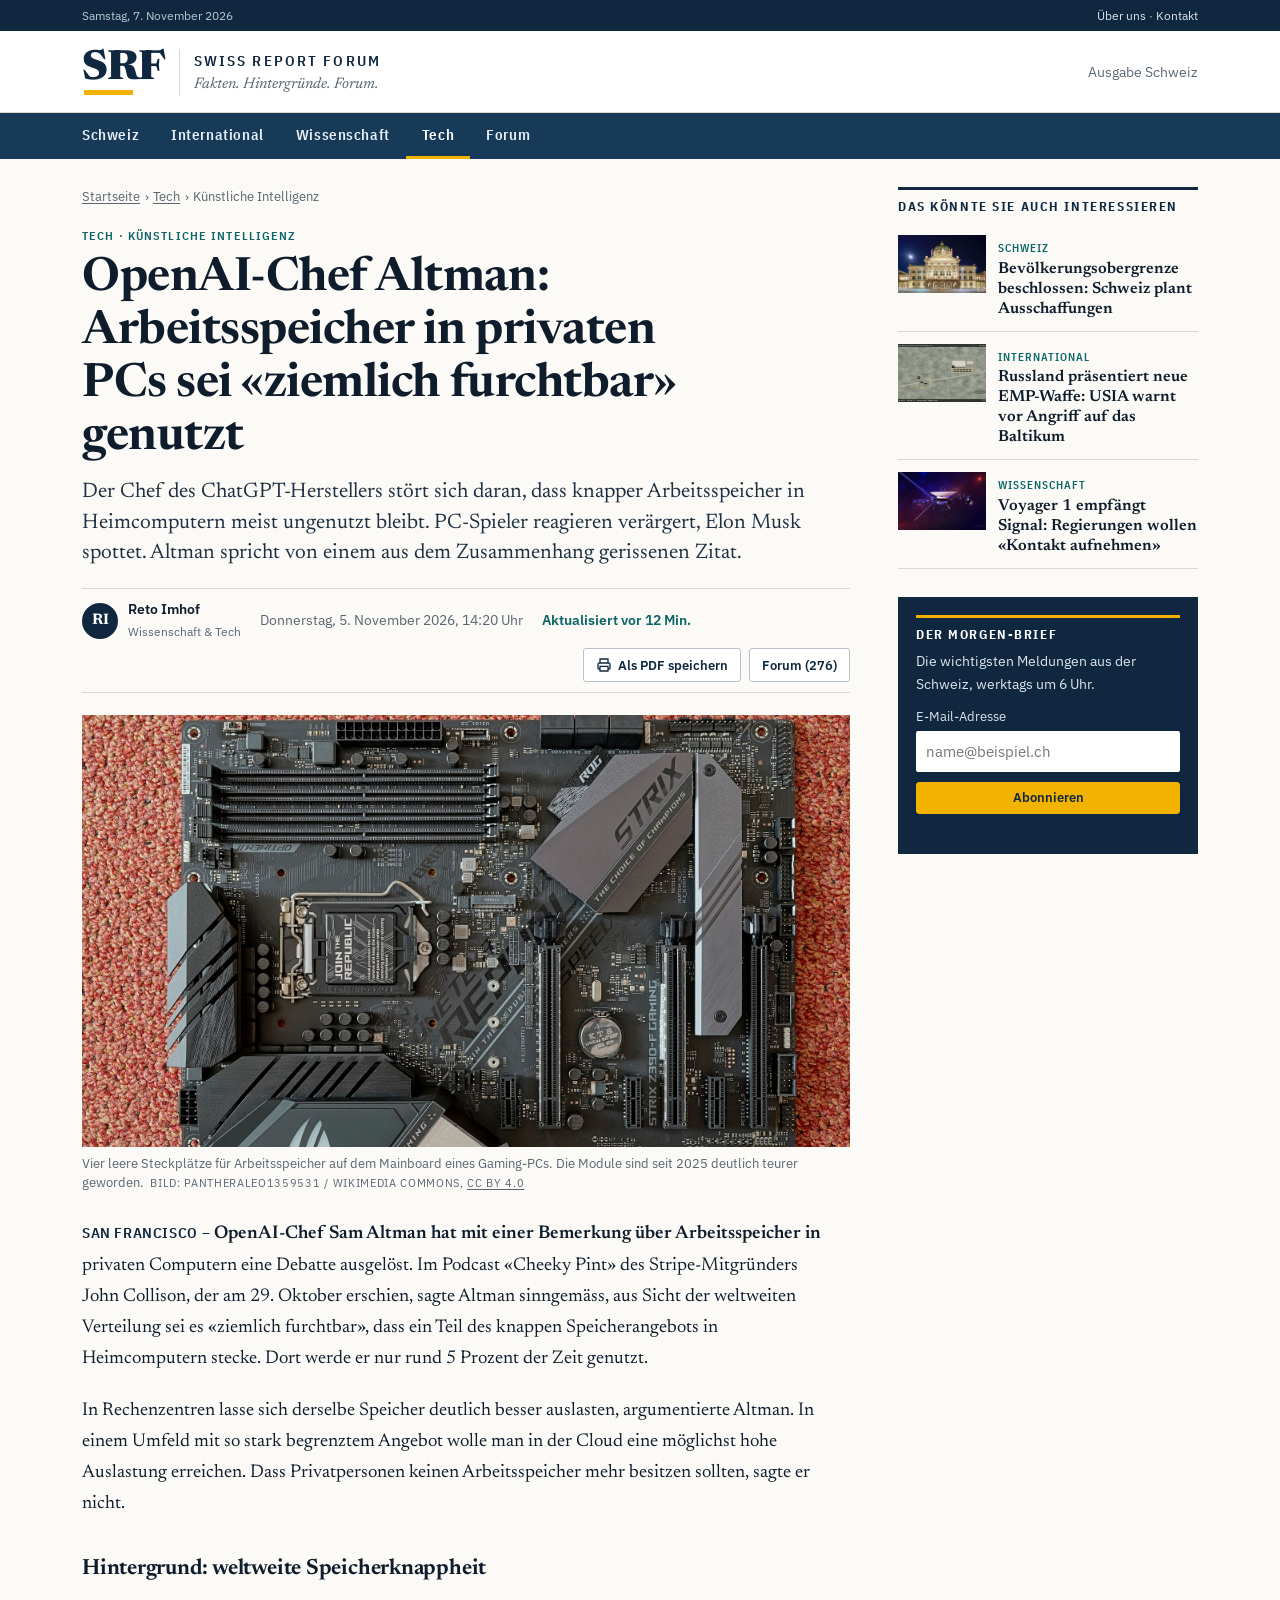
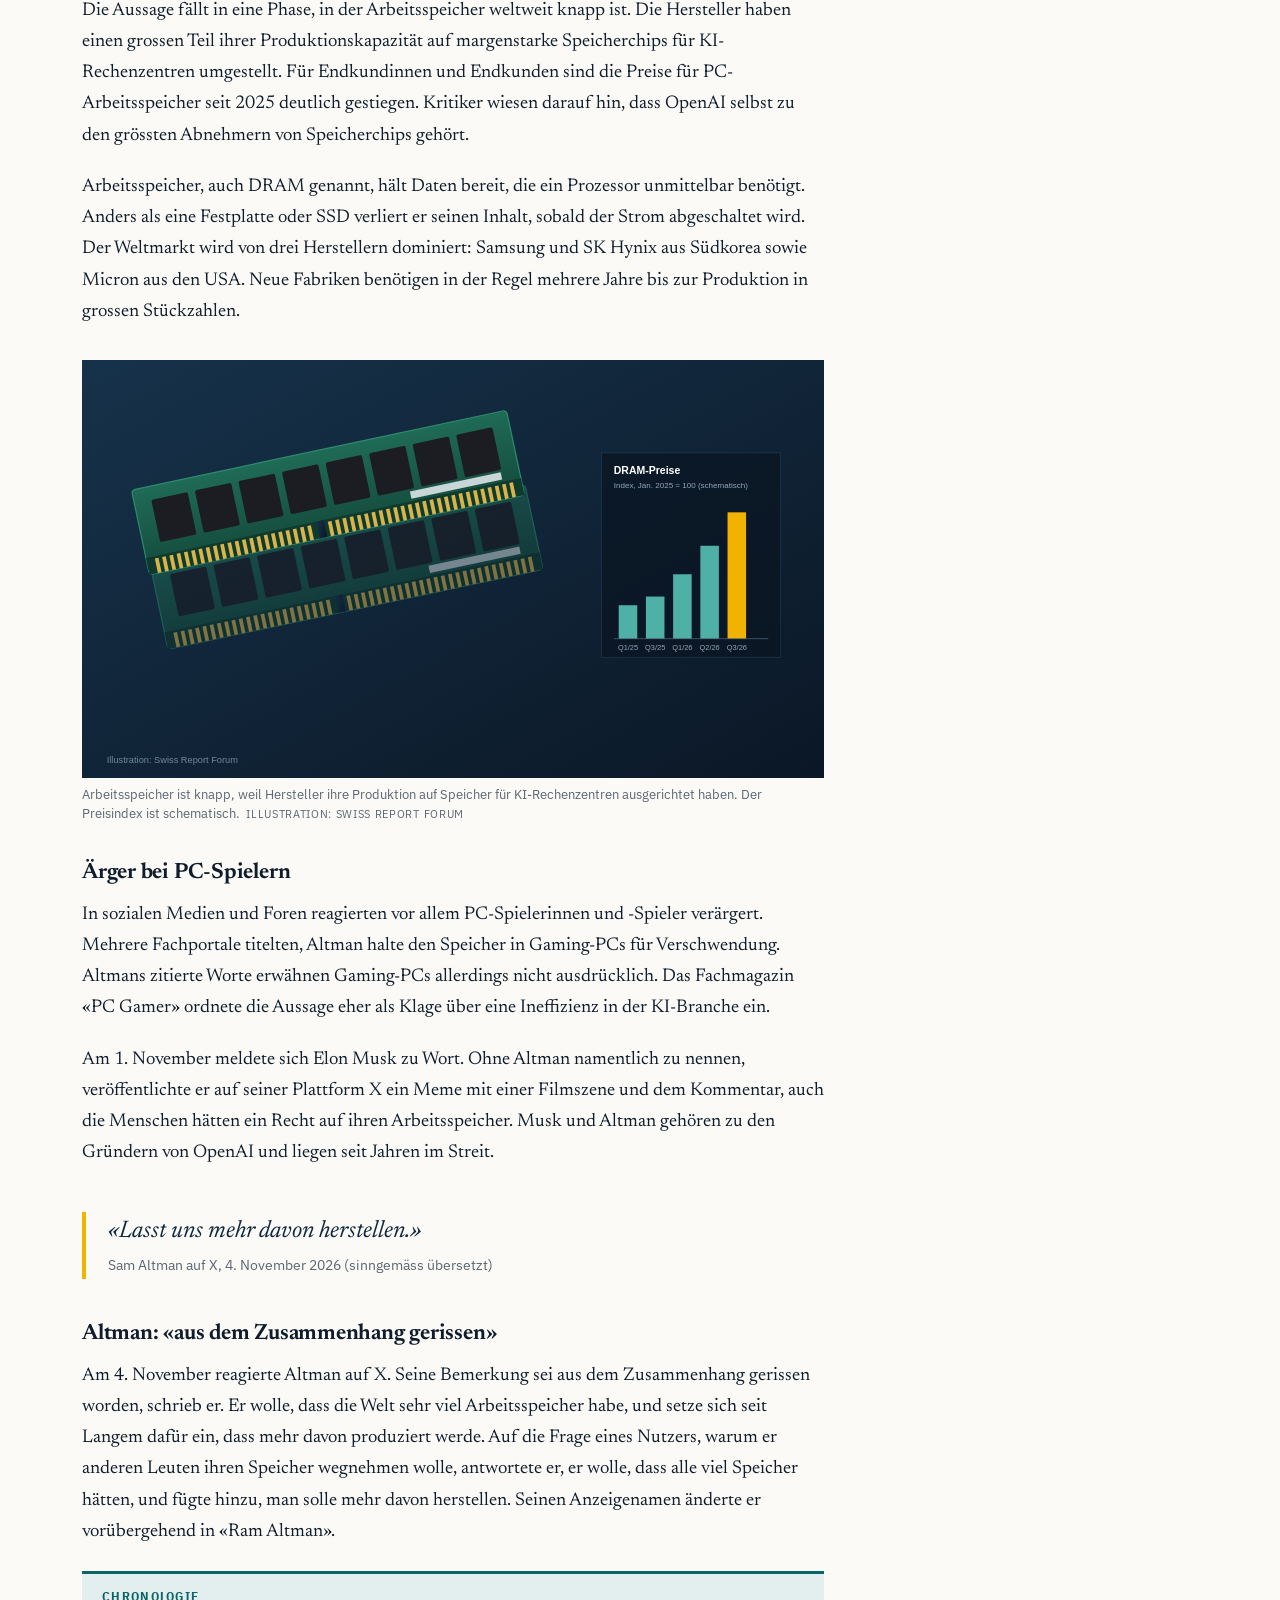
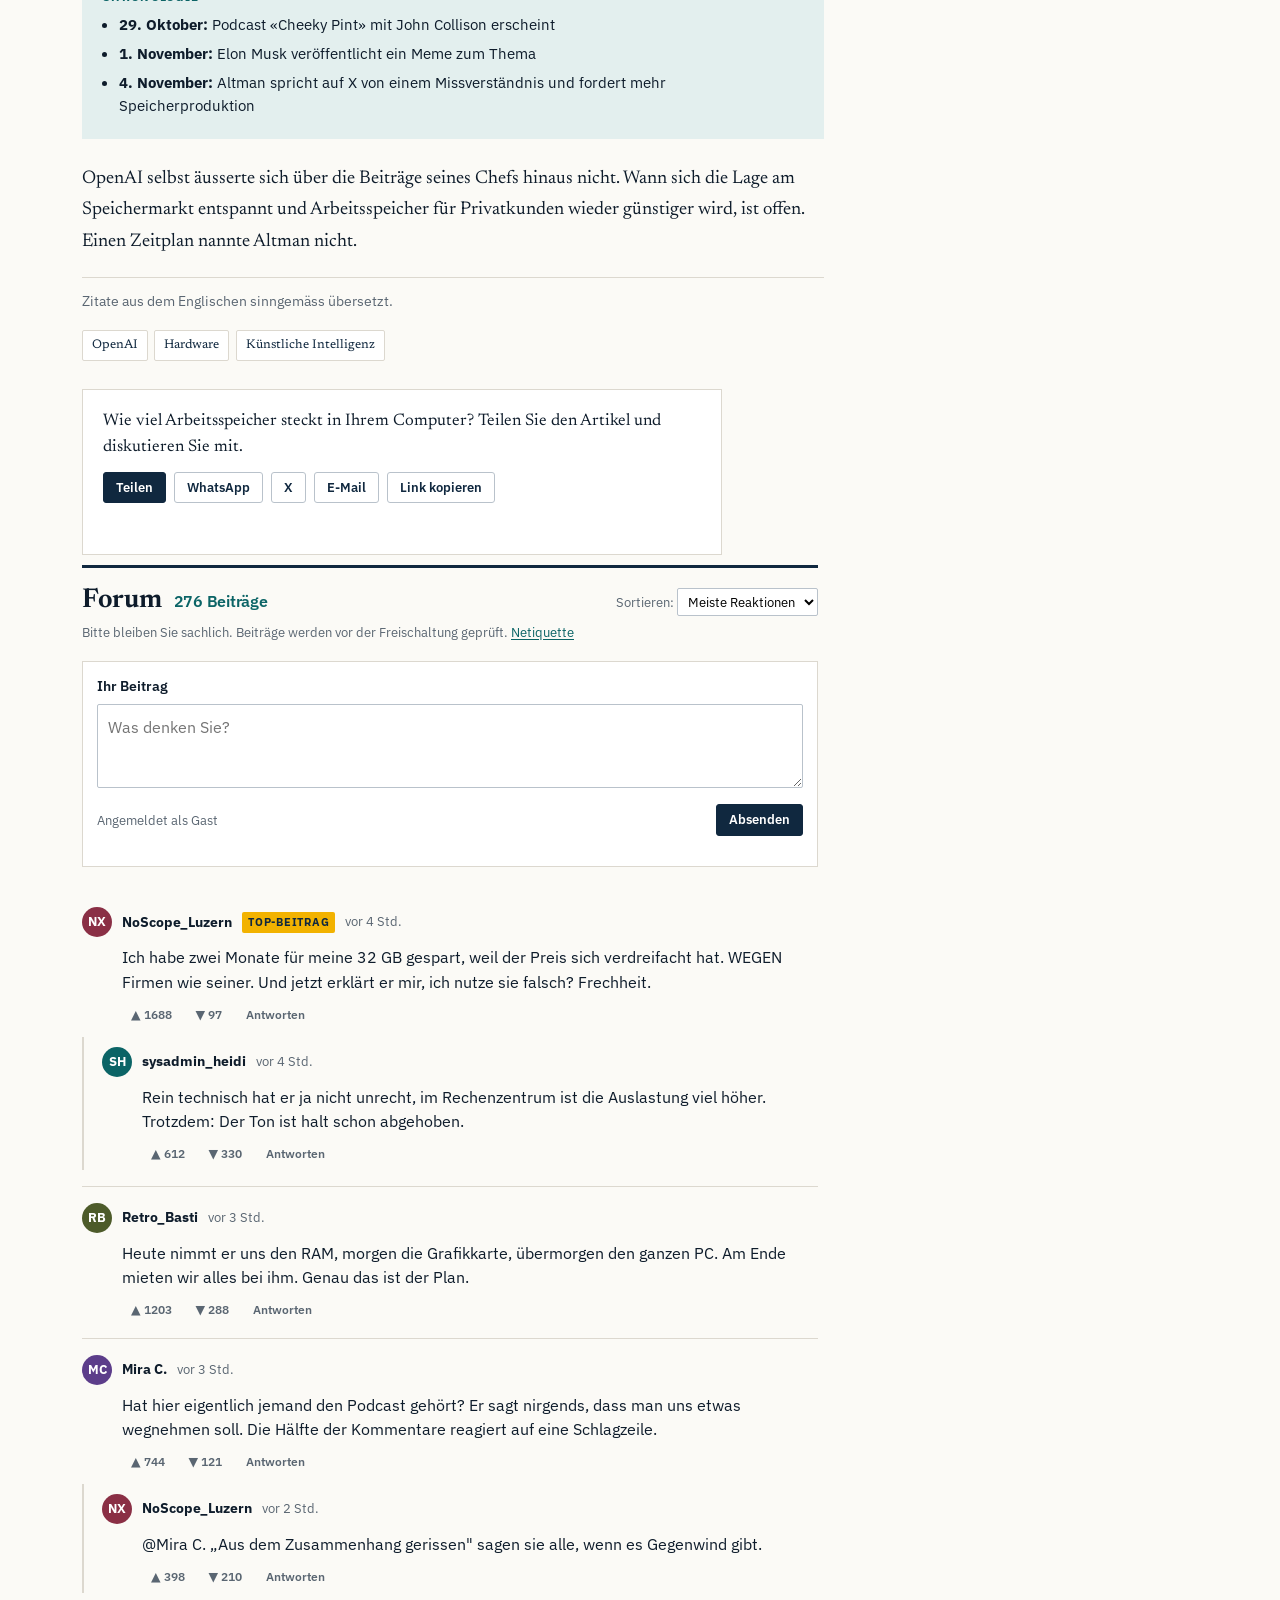
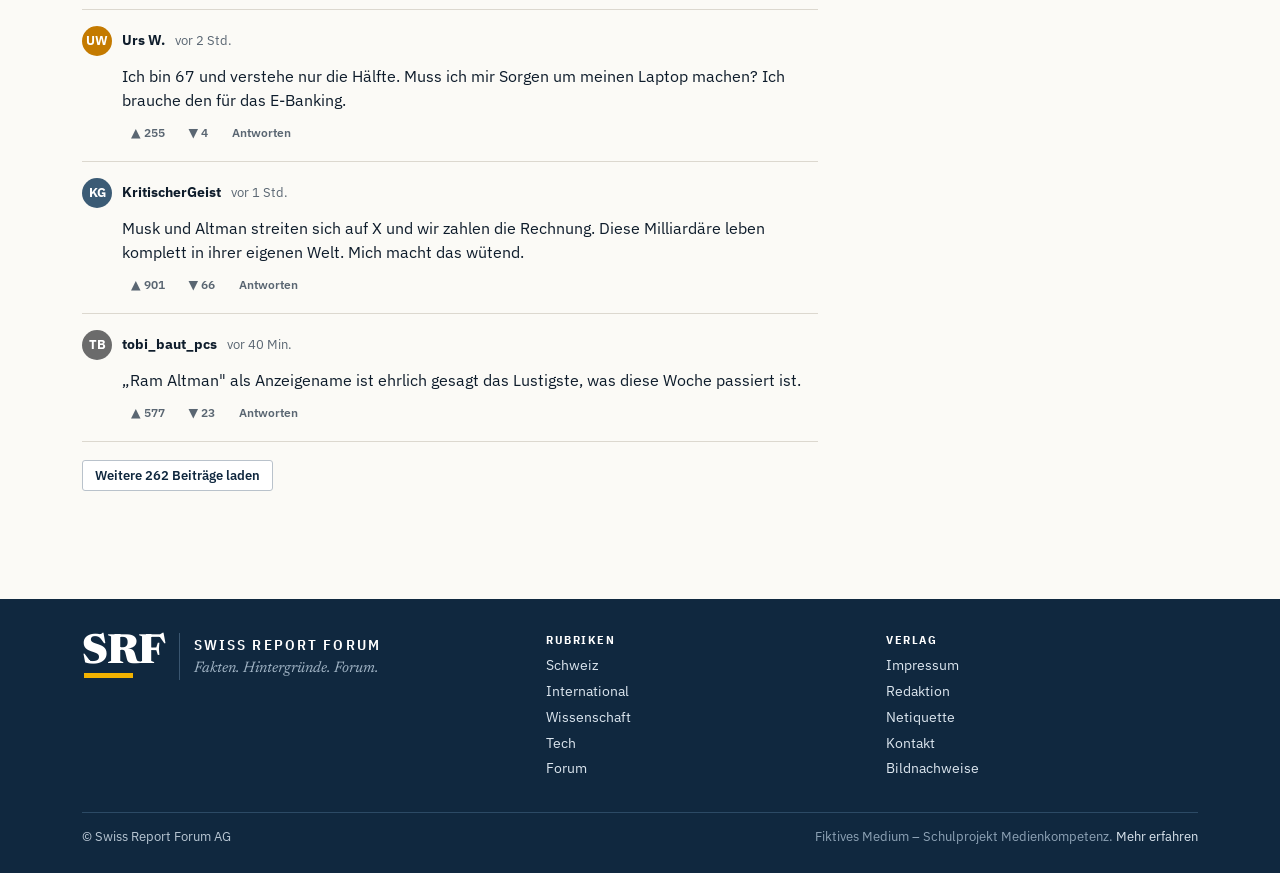
==== commit b560b7a2: "Add freely licensed photos with credits Lead images from Wikimedia Commons (Bundeshaus, Voyager, gam" ====
--- a/altman-ram.html
+++ b/altman-ram.html
@@ -61,8 +61,8 @@
     </header>
 
     <figure class="lead-figure">
-      <img src="assets/img/ram.svg" width="1200" height="675" alt="Illustration von zwei Arbeitsspeicher-Modulen mit schwarzen Speicherchips und goldenen Kontakten, daneben ein schematischer Preisindex mit stark steigenden Balken.">
-      <figcaption>Arbeitsspeicher ist knapp, weil Hersteller ihre Produktion auf Speicher für KI-Rechenzentren ausgerichtet haben. Der Preisindex ist schematisch. <span class="credit">Illustration: Swiss Report Forum</span></figcaption>
+      <img src="assets/img/foto-mainboard.jpg" width="1600" height="1330" alt="Mainboard eines Gaming-PCs von oben, links oben vier leere Steckplätze für Arbeitsspeicher.">
+      <figcaption>Vier leere Steckplätze für Arbeitsspeicher auf dem Mainboard eines Gaming-PCs. Die Module sind seit 2025 deutlich teurer geworden. <span class="credit">Bild: PantheraLeo1359531 / Wikimedia Commons, <a href="https://creativecommons.org/licenses/by/4.0/">CC BY 4.0</a></span></figcaption>
     </figure>
 
     <div class="article-body">
@@ -74,6 +74,11 @@
       <p>Die Aussage fällt in eine Phase, in der Arbeitsspeicher weltweit knapp ist. Die Hersteller haben einen grossen Teil ihrer Produktionskapazität auf margenstarke Speicherchips für KI-Rechenzentren umgestellt. Für Endkundinnen und Endkunden sind die Preise für PC-Arbeitsspeicher seit 2025 deutlich gestiegen. Kritiker wiesen darauf hin, dass OpenAI selbst zu den grössten Abnehmern von Speicherchips gehört.</p>
 
       <p>Arbeitsspeicher, auch DRAM genannt, hält Daten bereit, die ein Prozessor unmittelbar benötigt. Anders als eine Festplatte oder SSD verliert er seinen Inhalt, sobald der Strom abgeschaltet wird. Der Weltmarkt wird von drei Herstellern dominiert: Samsung und SK Hynix aus Südkorea sowie Micron aus den USA. Neue Fabriken benötigen in der Regel mehrere Jahre bis zur Produktion in grossen Stückzahlen.</p>
+
+      <figure class="body-figure">
+        <img src="assets/img/ram.svg" width="1200" height="675" alt="Illustration von zwei Arbeitsspeicher-Modulen, daneben ein schematischer Preisindex mit stark steigenden Balken.">
+        <figcaption>Arbeitsspeicher ist knapp, weil Hersteller ihre Produktion auf Speicher für KI-Rechenzentren ausgerichtet haben. Der Preisindex ist schematisch. <span class="credit">Illustration: Swiss Report Forum</span></figcaption>
+      </figure>
 
       <h2>Ärger bei PC-Spielern</h2>
       <p>In sozialen Medien und Foren reagierten vor allem PC-Spielerinnen und -Spieler verärgert. Mehrere Fachportale titelten, Altman halte den Speicher in Gaming-PCs für Verschwendung. Altmans zitierte Worte erwähnen Gaming-PCs allerdings nicht ausdrücklich. Das Fachmagazin «PC Gamer» ordnete die Aussage eher als Klage über eine Ineffizienz in der KI-Branche ein.</p>
@@ -189,9 +194,9 @@
   <div class="sidebar-block">
     <h2 id="related-title">Das könnte Sie auch interessieren</h2>
     <ul class="related">
-      <li><a href="bevoelkerungsobergrenze.html"><img src="assets/img/bevoelkerung.svg" alt="" width="88" height="58"><span><span class="kicker">Schweiz</span><strong>Bevölkerungsobergrenze beschlossen: Schweiz plant Ausschaffungen</strong></span></a></li>
+      <li><a href="bevoelkerungsobergrenze.html"><img src="assets/img/foto-bundeshaus.jpg" alt="" width="88" height="58"><span><span class="kicker">Schweiz</span><strong>Bevölkerungsobergrenze beschlossen: Schweiz plant Ausschaffungen</strong></span></a></li>
       <li><a href="emp-waffe-baltikum.html"><img src="assets/img/satellit.svg" alt="" width="88" height="58"><span><span class="kicker">International</span><strong>Russland präsentiert neue EMP-Waffe: USIA warnt vor Angriff auf das Baltikum</strong></span></a></li>
-      <li><a href="voyager-signal.html"><img src="assets/img/voyager.svg" alt="" width="88" height="58"><span><span class="kicker">Wissenschaft</span><strong>Voyager 1 empfängt Signal: Regierungen wollen «Kontakt aufnehmen»</strong></span></a></li>
+      <li><a href="voyager-signal.html"><img src="assets/img/foto-voyager.jpg" alt="" width="88" height="58"><span><span class="kicker">Wissenschaft</span><strong>Voyager 1 empfängt Signal: Regierungen wollen «Kontakt aufnehmen»</strong></span></a></li>
     </ul>
     <div class="newsletter">
       <h2>Der Morgen-Brief</h2>
@@ -218,7 +223,7 @@
     <li><a href="index.html#schweiz">Schweiz</a></li><li><a href="index.html#international">International</a></li><li><a href="index.html#wissenschaft">Wissenschaft</a></li><li><a href="index.html#tech">Tech</a></li><li><a href="index.html#forum">Forum</a></li>
   </ul></div>
   <div><h2>Verlag</h2><ul>
-    <li><a href="impressum.html">Impressum</a></li><li><a href="impressum.html#redaktion">Redaktion</a></li><li><a href="impressum.html#netiquette">Netiquette</a></li><li><a href="impressum.html#kontakt">Kontakt</a></li>
+    <li><a href="impressum.html">Impressum</a></li><li><a href="impressum.html#redaktion">Redaktion</a></li><li><a href="impressum.html#netiquette">Netiquette</a></li><li><a href="impressum.html#kontakt">Kontakt</a></li><li><a href="impressum.html#bildnachweise">Bildnachweise</a></li>
   </ul></div>
   <div class="footer-bottom">
     <span>© Swiss Report Forum AG</span>
--- a/assets/style.css
+++ b/assets/style.css
@@ -434,3 +434,19 @@
   .print-footnote { font-family: Arial, sans-serif; font-size: 7.5pt; color: #555; border-top: .5pt solid #999; padding-top: 4pt; margin-top: 14pt; }
   * { -webkit-print-color-adjust: exact; print-color-adjust: exact; box-shadow: none !important; }
 }
+
+/* 12 · Fotos (ab v2) ------------------------------------------------------
+   Einheitlicher 16:9-Ausschnitt für Aufmacher, Karten und Sidebar,
+   damit Fotos mit anderem Seitenverhältnis das Raster nicht sprengen. */
+.lead-figure img,
+.lead-story figure img,
+.card figure img { aspect-ratio: 16 / 9; object-fit: cover; object-position: 50% 25%; width: 100%; }
+.body-figure { margin: 1.8em 0; font-family: var(--sans); }
+.body-figure img { width: 100%; background: #dfe5ea; }
+figcaption .credit a { color: inherit; }
+
+@media print {
+  .lead-figure img { aspect-ratio: 16 / 9; object-fit: cover; max-height: none; }
+  .body-figure { margin: 10pt 0; break-inside: avoid; }
+  .body-figure img { max-height: 80mm; object-fit: contain; background: none; }
+}
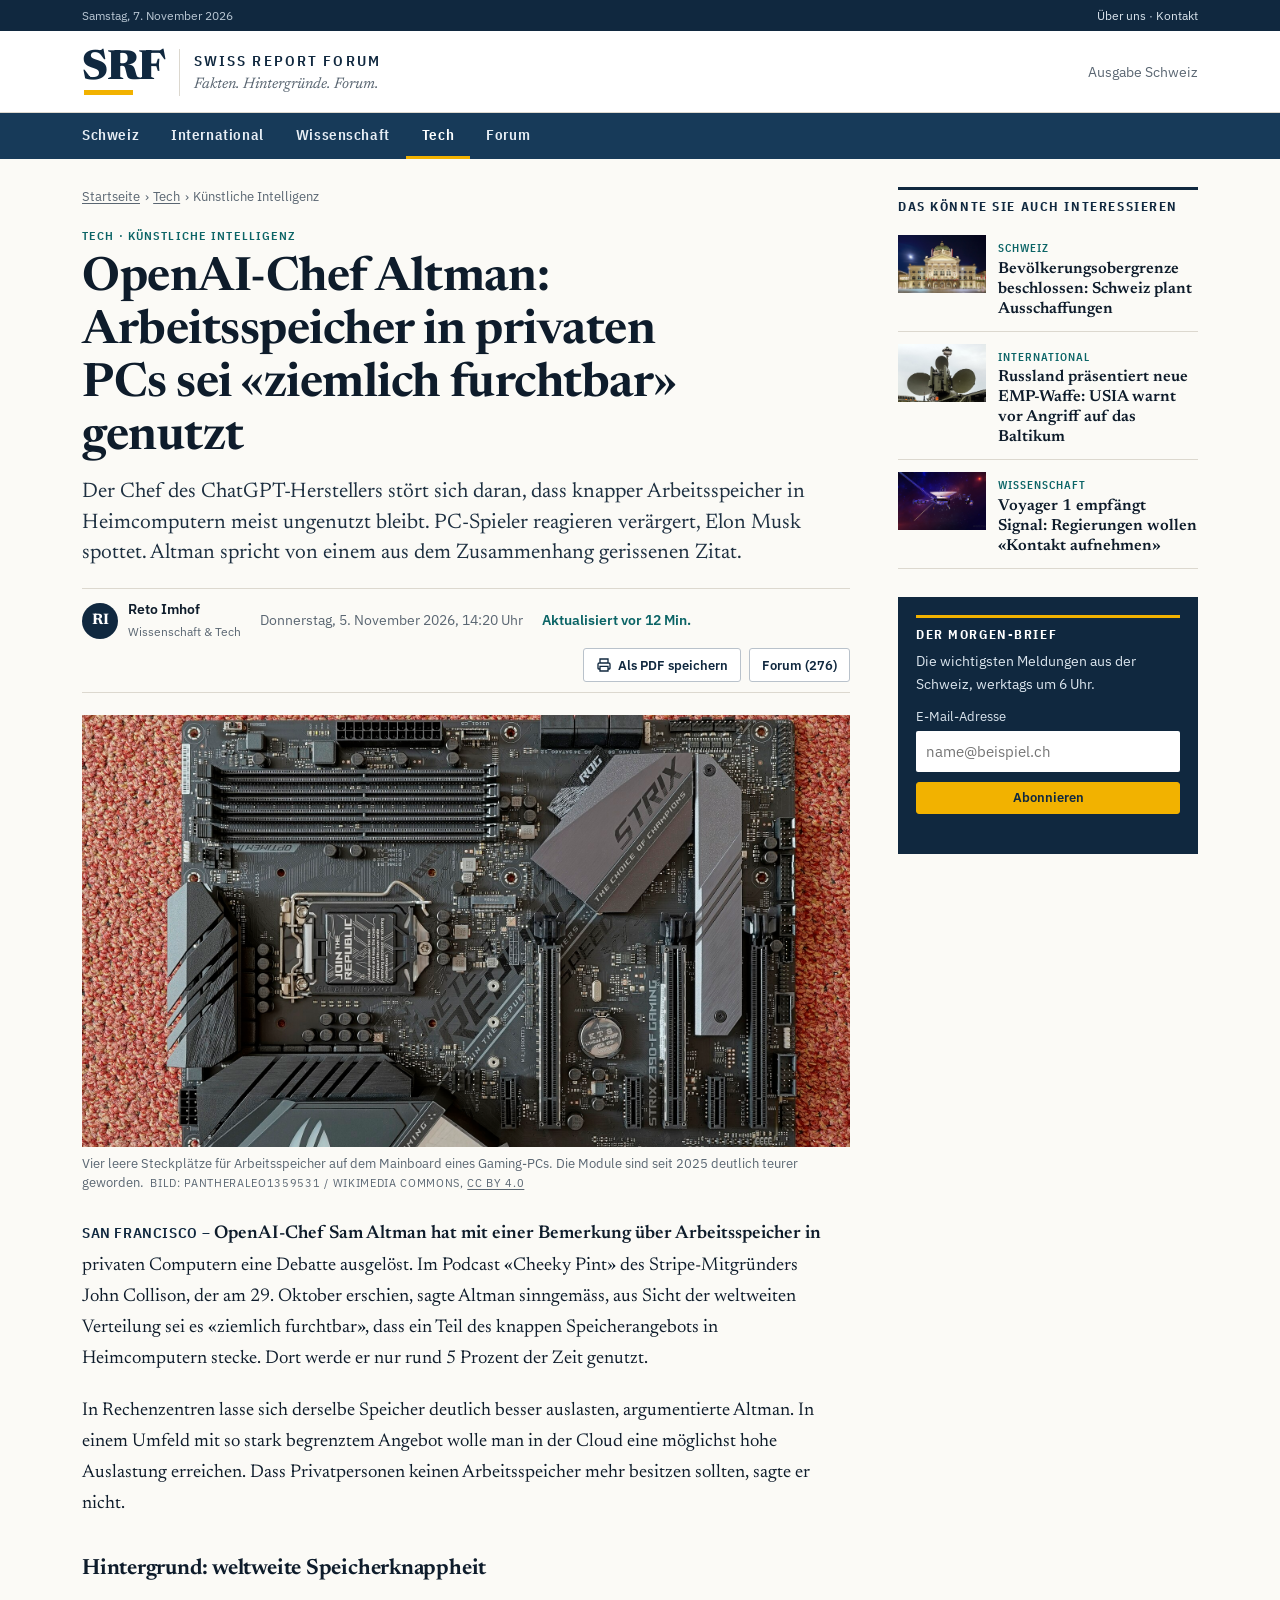
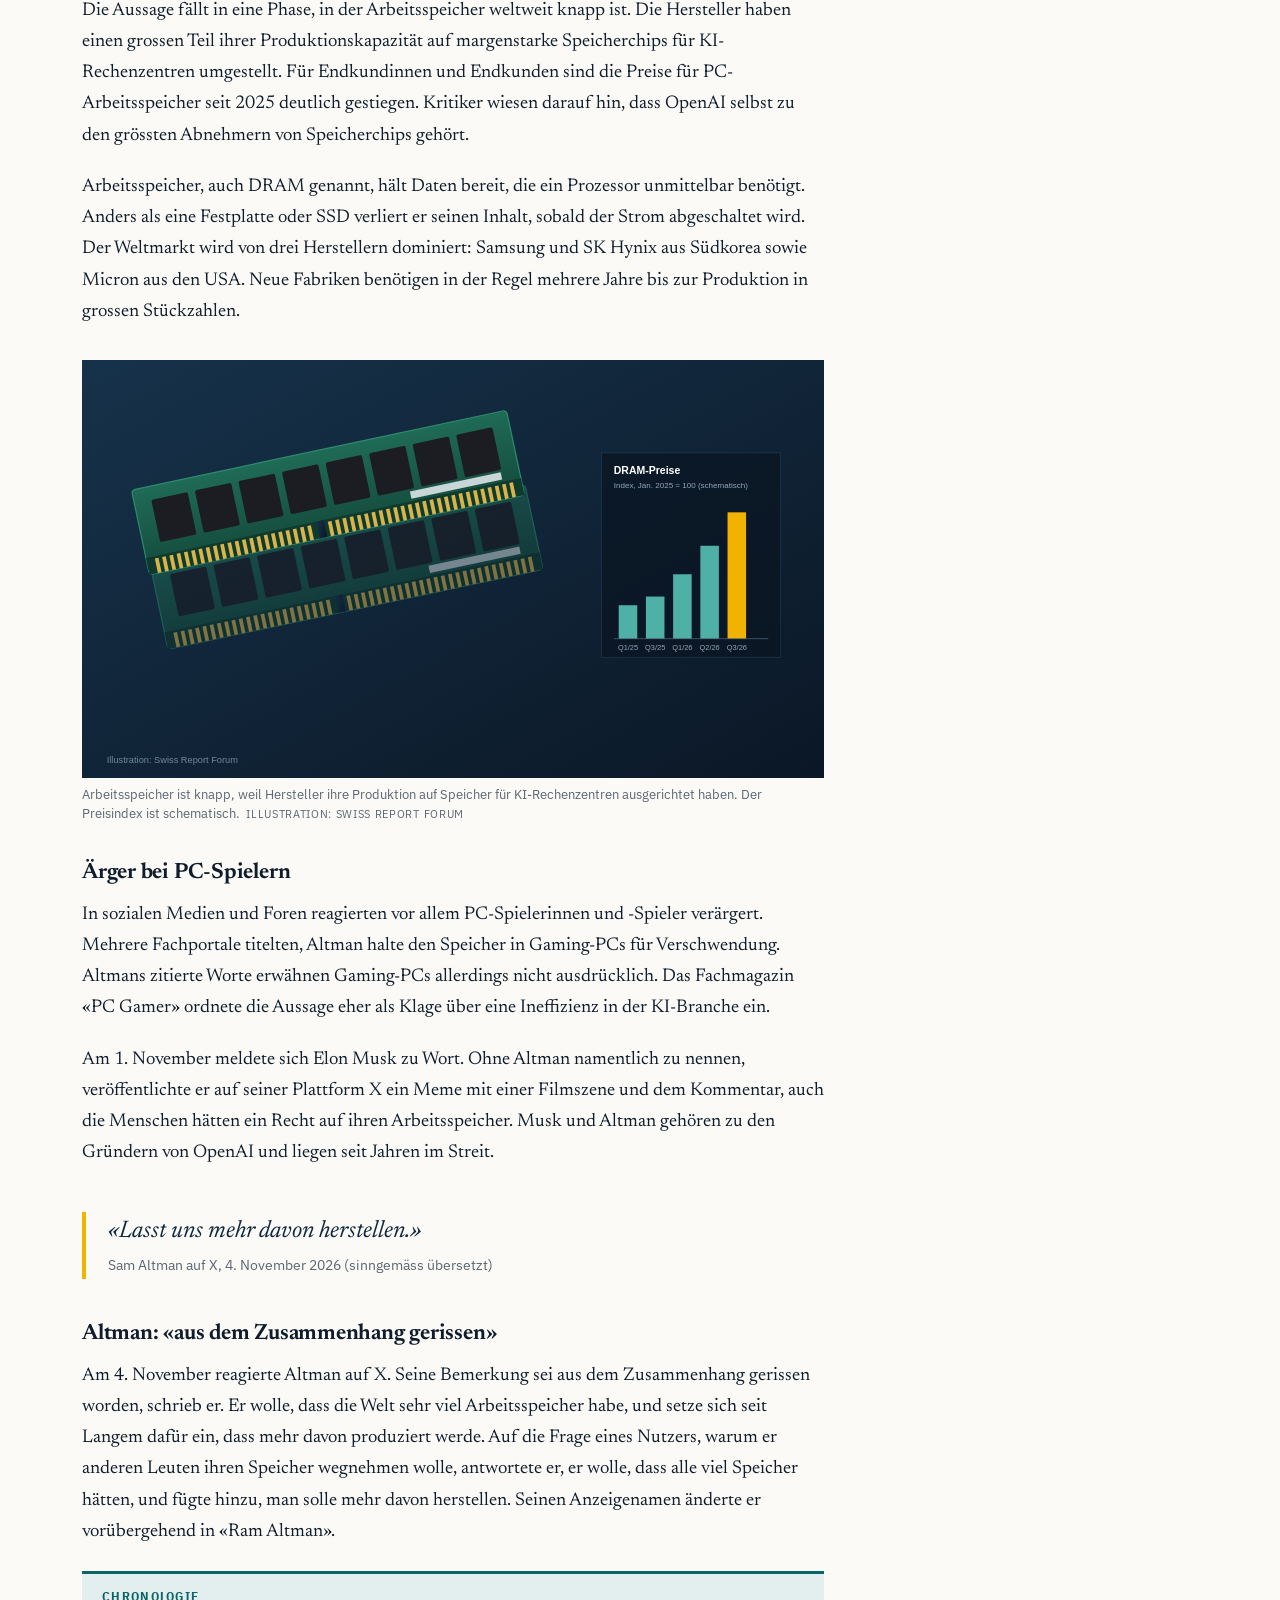
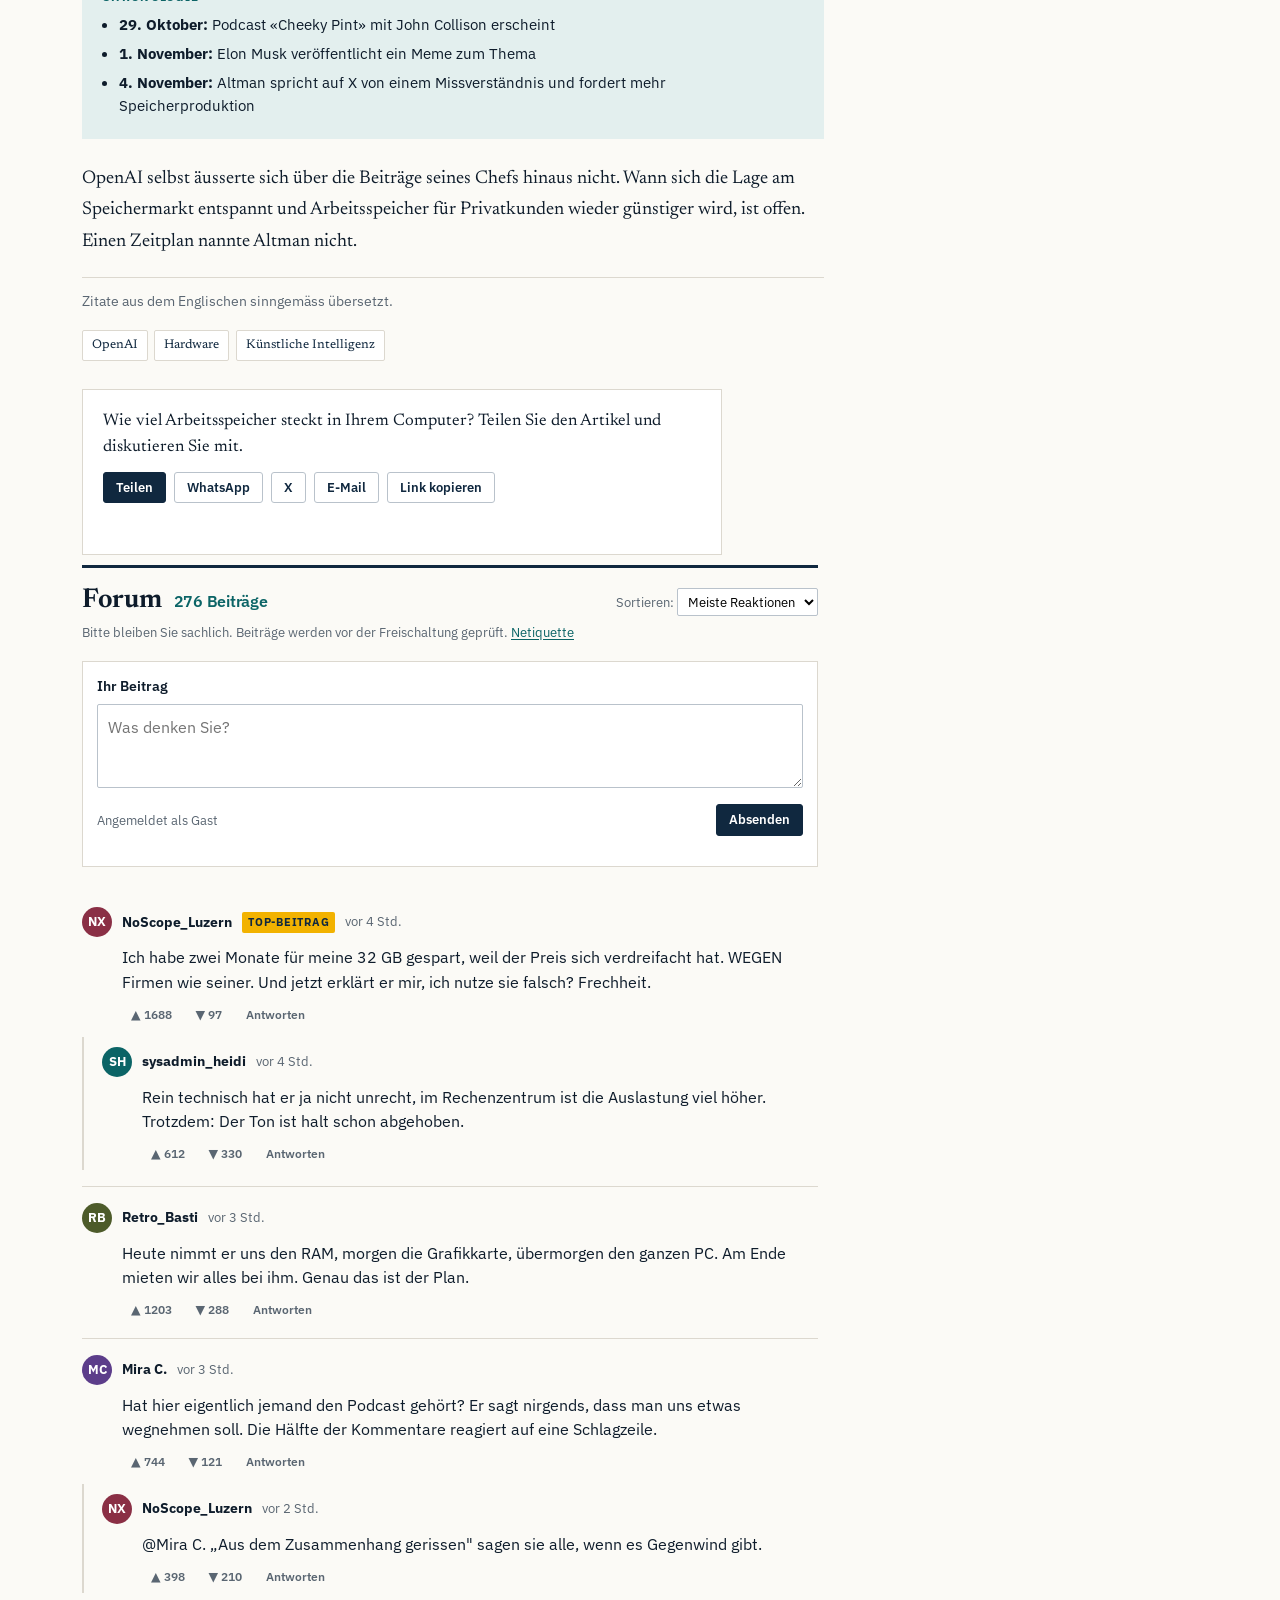
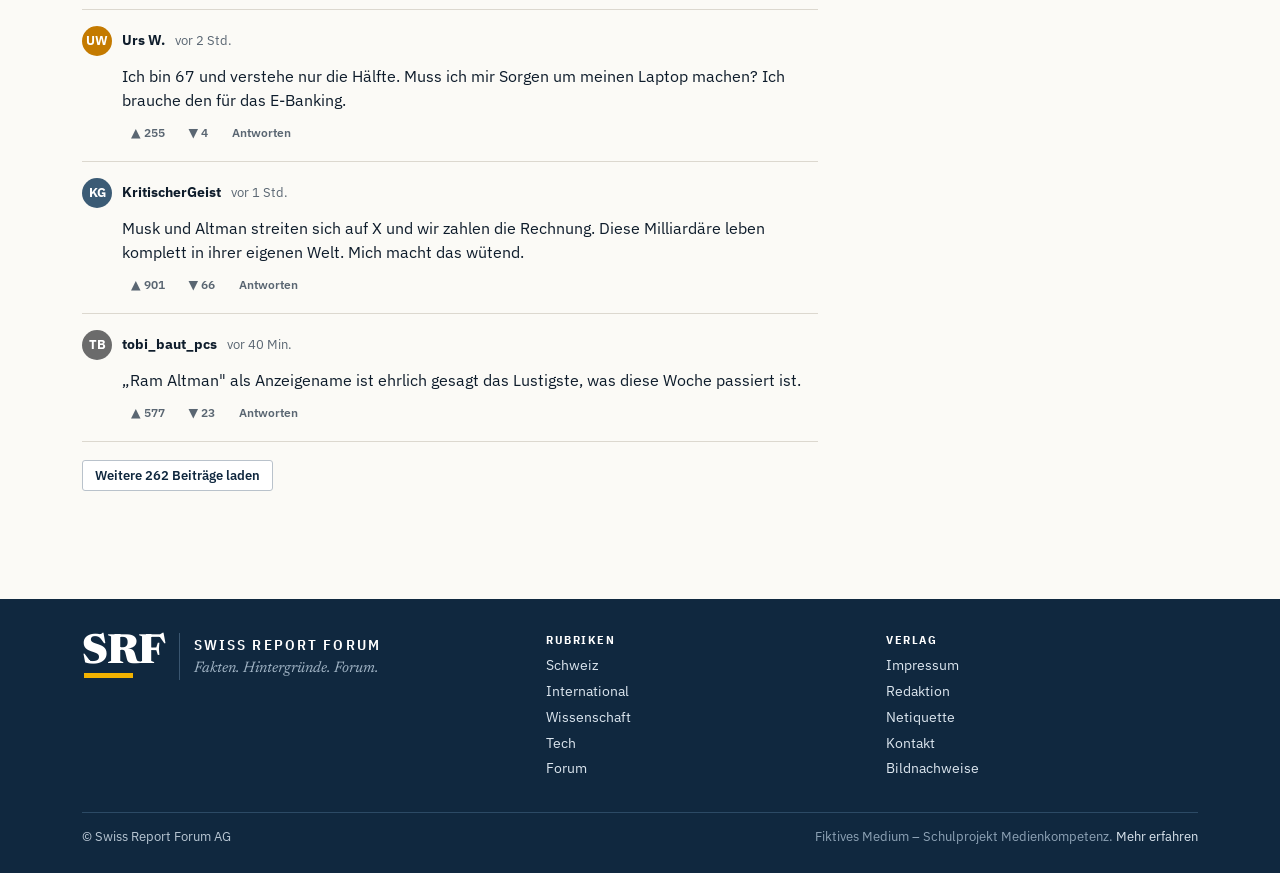
==== commit 6066af2f: "EMP article: real 2022 photo of Russian EW system as lead image Krasukha-4 antenna module (Army-2022" ====
--- a/altman-ram.html
+++ b/altman-ram.html
@@ -195,7 +195,7 @@
     <h2 id="related-title">Das könnte Sie auch interessieren</h2>
     <ul class="related">
       <li><a href="bevoelkerungsobergrenze.html"><img src="assets/img/foto-bundeshaus.jpg" alt="" width="88" height="58"><span><span class="kicker">Schweiz</span><strong>Bevölkerungsobergrenze beschlossen: Schweiz plant Ausschaffungen</strong></span></a></li>
-      <li><a href="emp-waffe-baltikum.html"><img src="assets/img/satellit.svg" alt="" width="88" height="58"><span><span class="kicker">International</span><strong>Russland präsentiert neue EMP-Waffe: USIA warnt vor Angriff auf das Baltikum</strong></span></a></li>
+      <li><a href="emp-waffe-baltikum.html"><img src="assets/img/foto-ewk-antennen.jpg" alt="" width="88" height="58"><span><span class="kicker">International</span><strong>Russland präsentiert neue EMP-Waffe: USIA warnt vor Angriff auf das Baltikum</strong></span></a></li>
       <li><a href="voyager-signal.html"><img src="assets/img/foto-voyager.jpg" alt="" width="88" height="58"><span><span class="kicker">Wissenschaft</span><strong>Voyager 1 empfängt Signal: Regierungen wollen «Kontakt aufnehmen»</strong></span></a></li>
     </ul>
     <div class="newsletter">
--- a/assets/style.css
+++ b/assets/style.css
@@ -450,3 +450,6 @@
   .body-figure { margin: 10pt 0; break-inside: avoid; }
   .body-figure img { max-height: 80mm; object-fit: contain; background: none; }
 }
+
+/* Bild mit Hauptmotiv in der Mitte */
+img.crop-center { object-position: 50% 55%; }
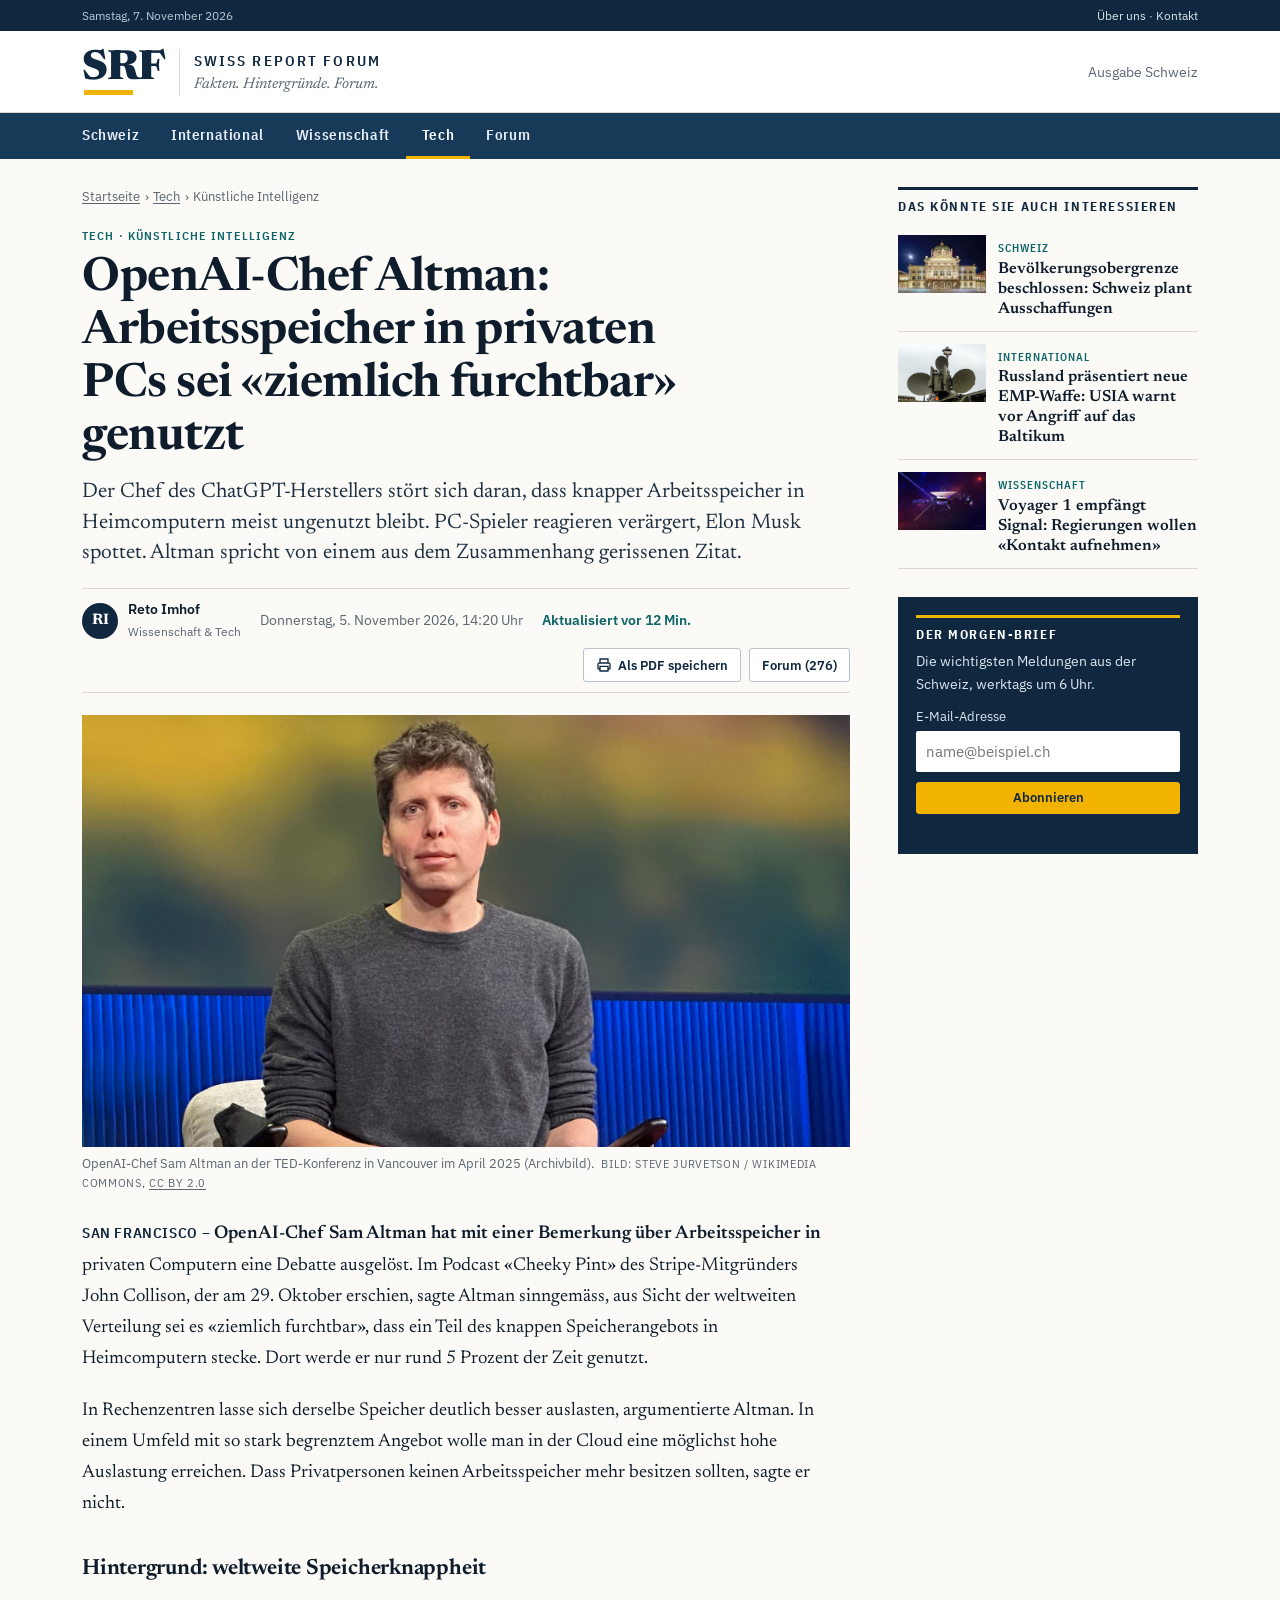
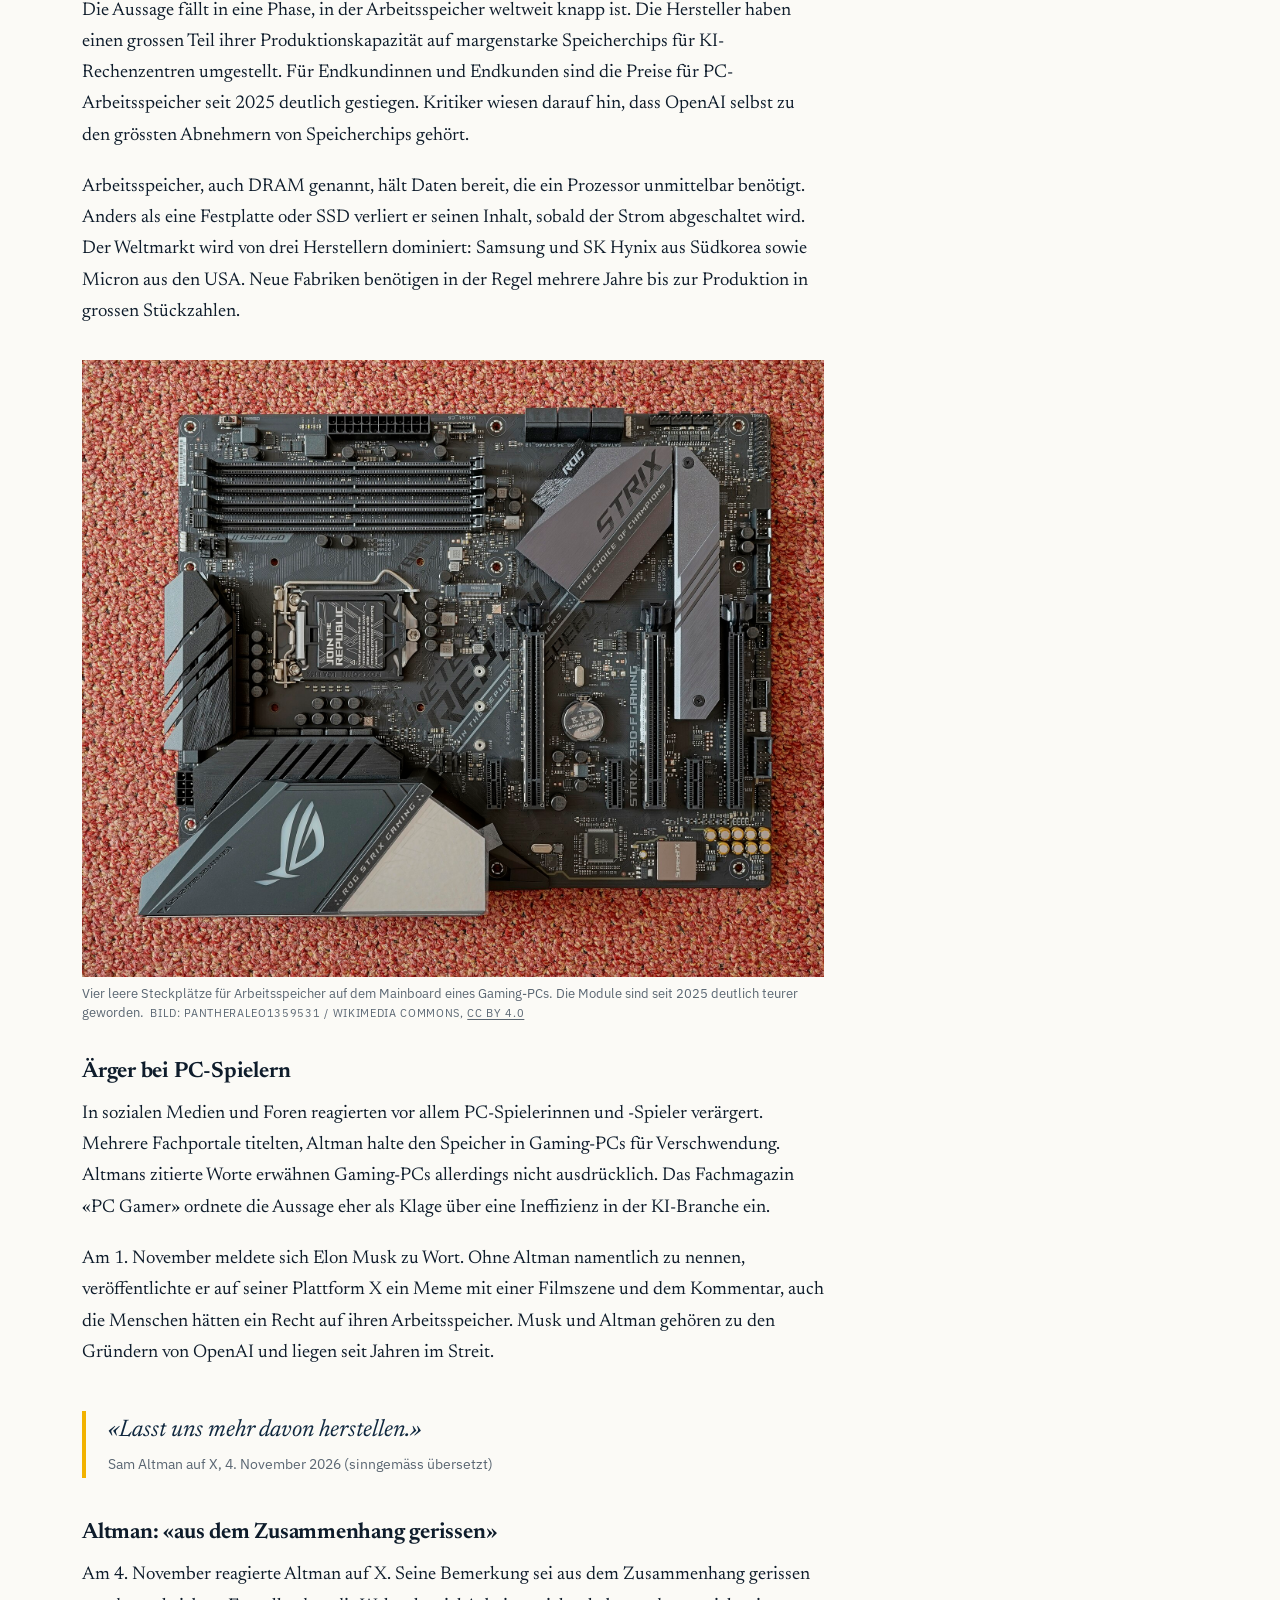
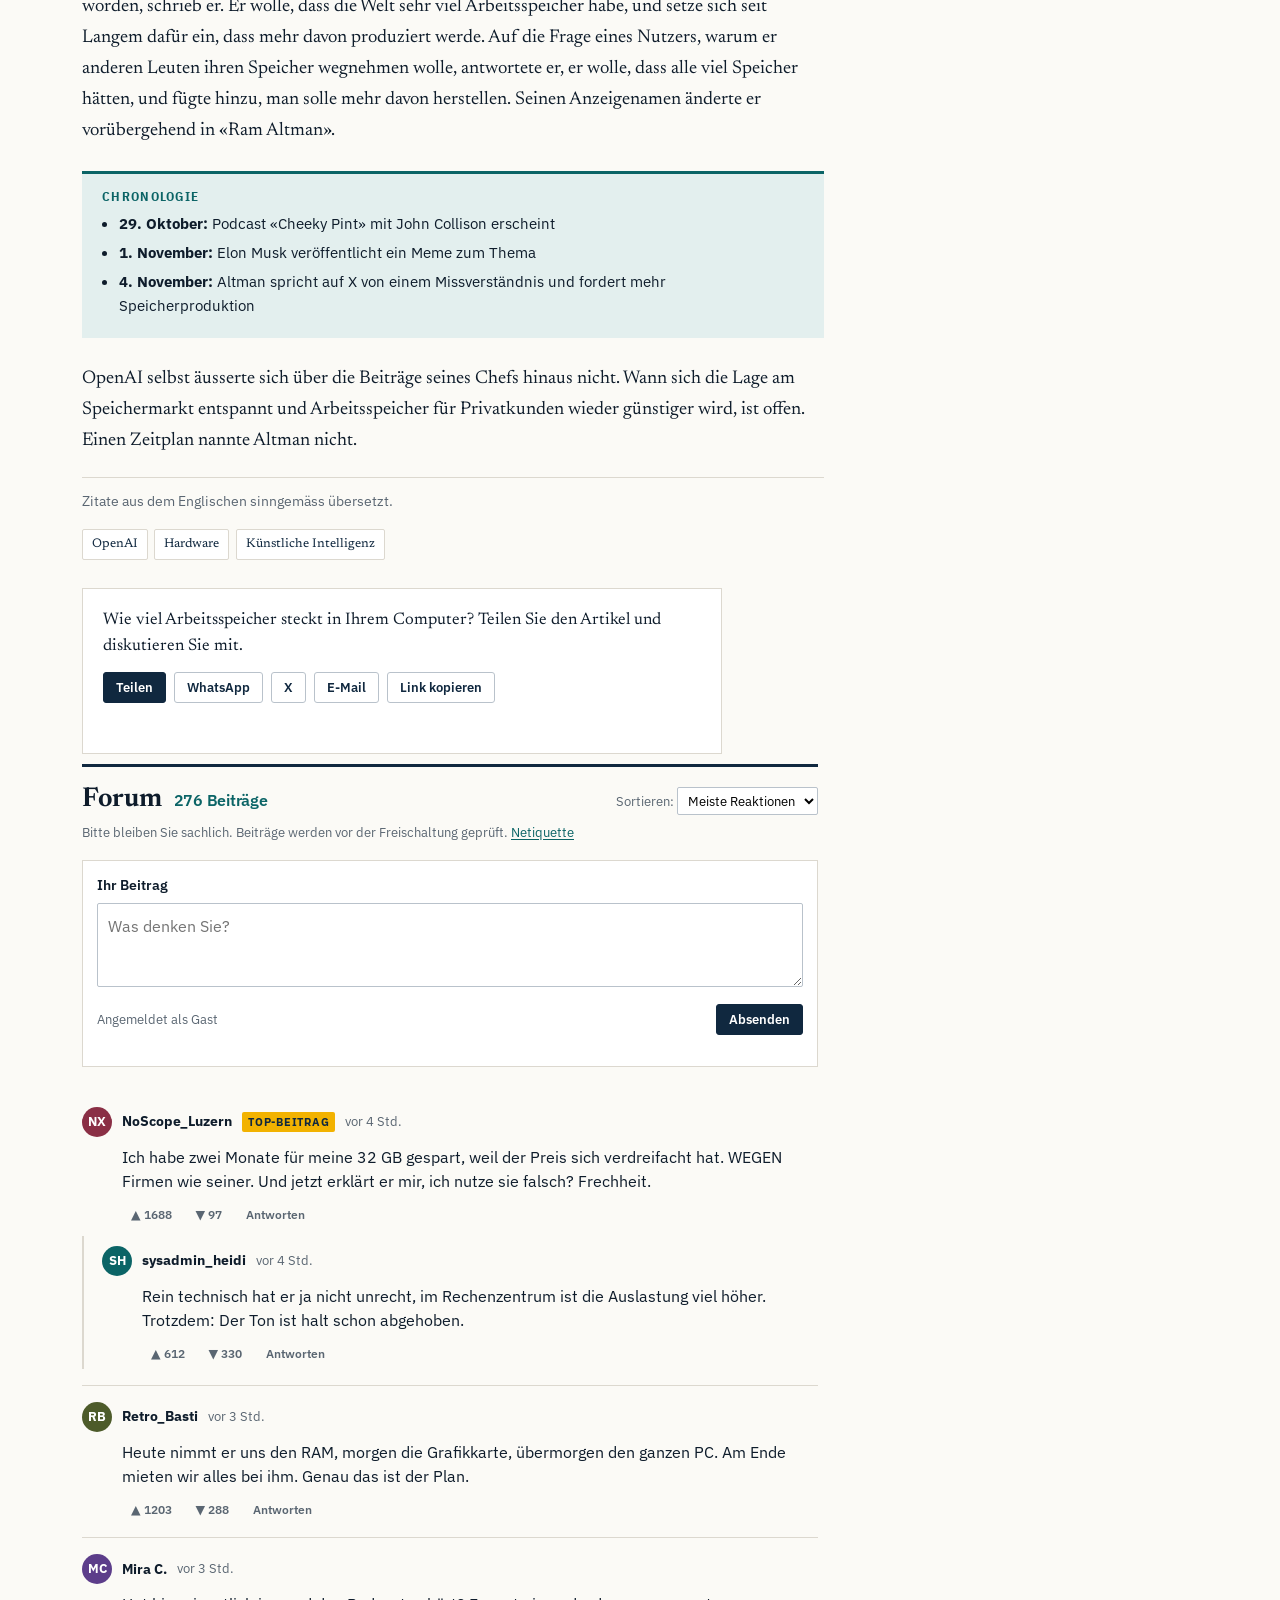
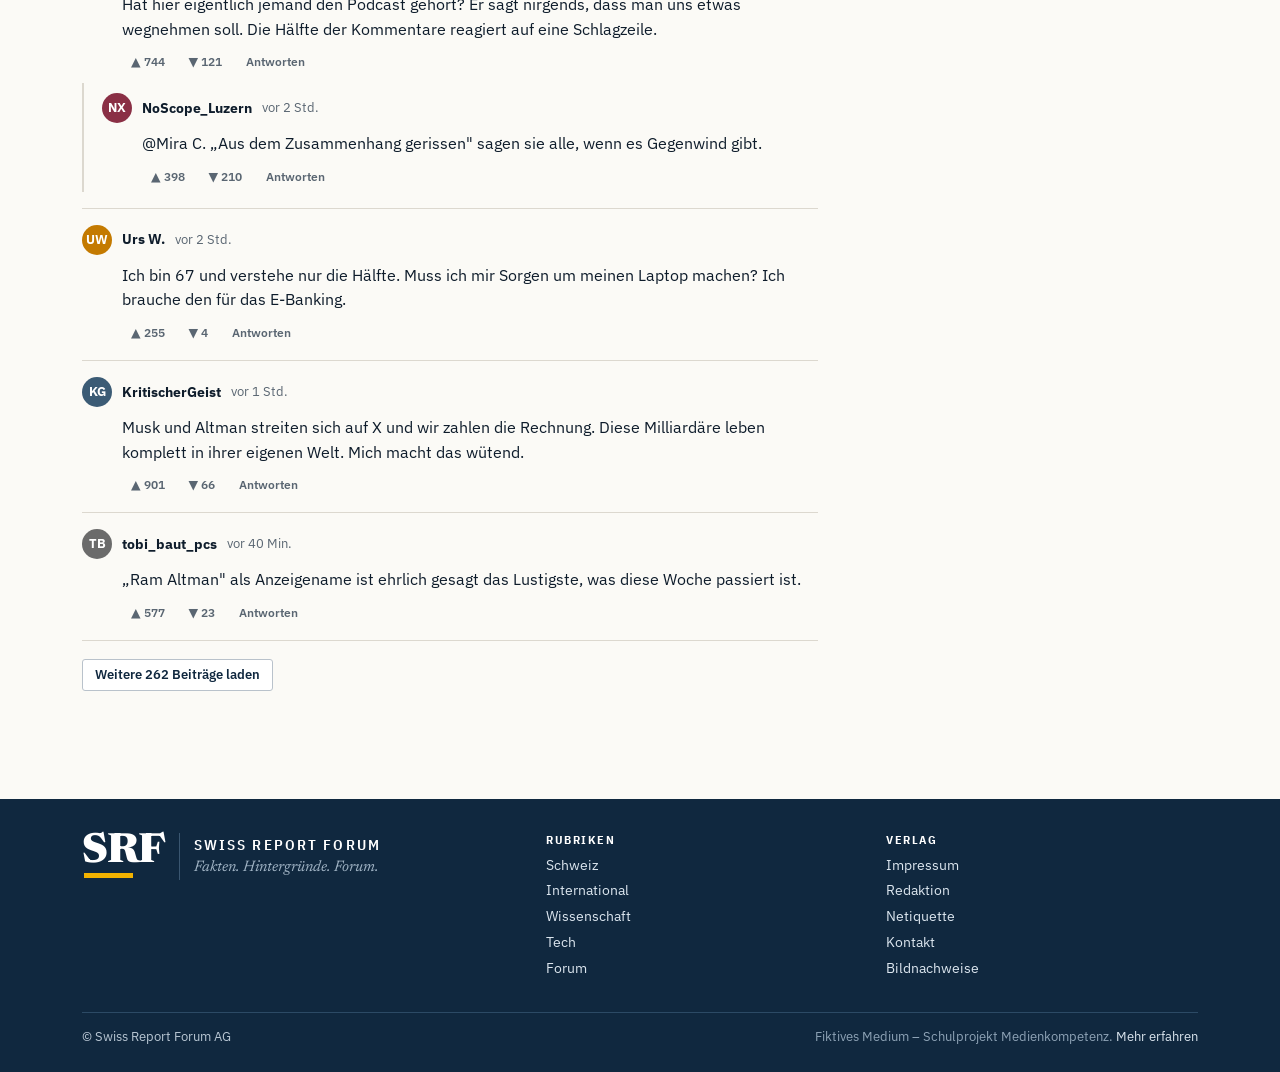
==== commit 71cb4202: "Altman article: real TED 2025 photo as lead image Steve Jurvetson's photo (CC BY 2.0) replaces the m" ====
--- a/altman-ram.html
+++ b/altman-ram.html
@@ -61,8 +61,8 @@
     </header>
 
     <figure class="lead-figure">
-      <img src="assets/img/foto-mainboard.jpg" width="1600" height="1330" alt="Mainboard eines Gaming-PCs von oben, links oben vier leere Steckplätze für Arbeitsspeicher.">
-      <figcaption>Vier leere Steckplätze für Arbeitsspeicher auf dem Mainboard eines Gaming-PCs. Die Module sind seit 2025 deutlich teurer geworden. <span class="credit">Bild: PantheraLeo1359531 / Wikimedia Commons, <a href="https://creativecommons.org/licenses/by/4.0/">CC BY 4.0</a></span></figcaption>
+      <img class="crop-face" src="assets/img/foto-altman-ted.jpg" width="1600" height="1929" alt="Sam Altman in grauem Pullover sitzt auf einem Sessel auf einer Konferenzbühne, im Hintergrund eine blaue Wand.">
+      <figcaption>OpenAI-Chef Sam Altman an der TED-Konferenz in Vancouver im April 2025 (Archivbild). <span class="credit">Bild: Steve Jurvetson / Wikimedia Commons, <a href="https://creativecommons.org/licenses/by/2.0/">CC BY 2.0</a></span></figcaption>
     </figure>
 
     <div class="article-body">
@@ -76,8 +76,8 @@
       <p>Arbeitsspeicher, auch DRAM genannt, hält Daten bereit, die ein Prozessor unmittelbar benötigt. Anders als eine Festplatte oder SSD verliert er seinen Inhalt, sobald der Strom abgeschaltet wird. Der Weltmarkt wird von drei Herstellern dominiert: Samsung und SK Hynix aus Südkorea sowie Micron aus den USA. Neue Fabriken benötigen in der Regel mehrere Jahre bis zur Produktion in grossen Stückzahlen.</p>
 
       <figure class="body-figure">
-        <img src="assets/img/ram.svg" width="1200" height="675" alt="Illustration von zwei Arbeitsspeicher-Modulen, daneben ein schematischer Preisindex mit stark steigenden Balken.">
-        <figcaption>Arbeitsspeicher ist knapp, weil Hersteller ihre Produktion auf Speicher für KI-Rechenzentren ausgerichtet haben. Der Preisindex ist schematisch. <span class="credit">Illustration: Swiss Report Forum</span></figcaption>
+        <img src="assets/img/foto-mainboard.jpg" width="1600" height="1330" alt="Mainboard eines Gaming-PCs von oben, links oben vier leere Steckplätze für Arbeitsspeicher.">
+        <figcaption>Vier leere Steckplätze für Arbeitsspeicher auf dem Mainboard eines Gaming-PCs. Die Module sind seit 2025 deutlich teurer geworden. <span class="credit">Bild: PantheraLeo1359531 / Wikimedia Commons, <a href="https://creativecommons.org/licenses/by/4.0/">CC BY 4.0</a></span></figcaption>
       </figure>
 
       <h2>Ärger bei PC-Spielern</h2>
--- a/assets/style.css
+++ b/assets/style.css
@@ -452,4 +452,7 @@
 }
 
 /* Bild mit Hauptmotiv in der Mitte */
-img.crop-center { object-position: 50% 55%; }
+.lead-figure img.crop-center, .card figure img.crop-center, .related img.crop-center { object-position: 50% 55%; }
+
+/* Hochformat-Porträt: Ausschnitt auf Kopf und Schultern */
+.lead-figure img.crop-face, .card figure img.crop-face, .related img.crop-face { object-position: 50% 6%; }
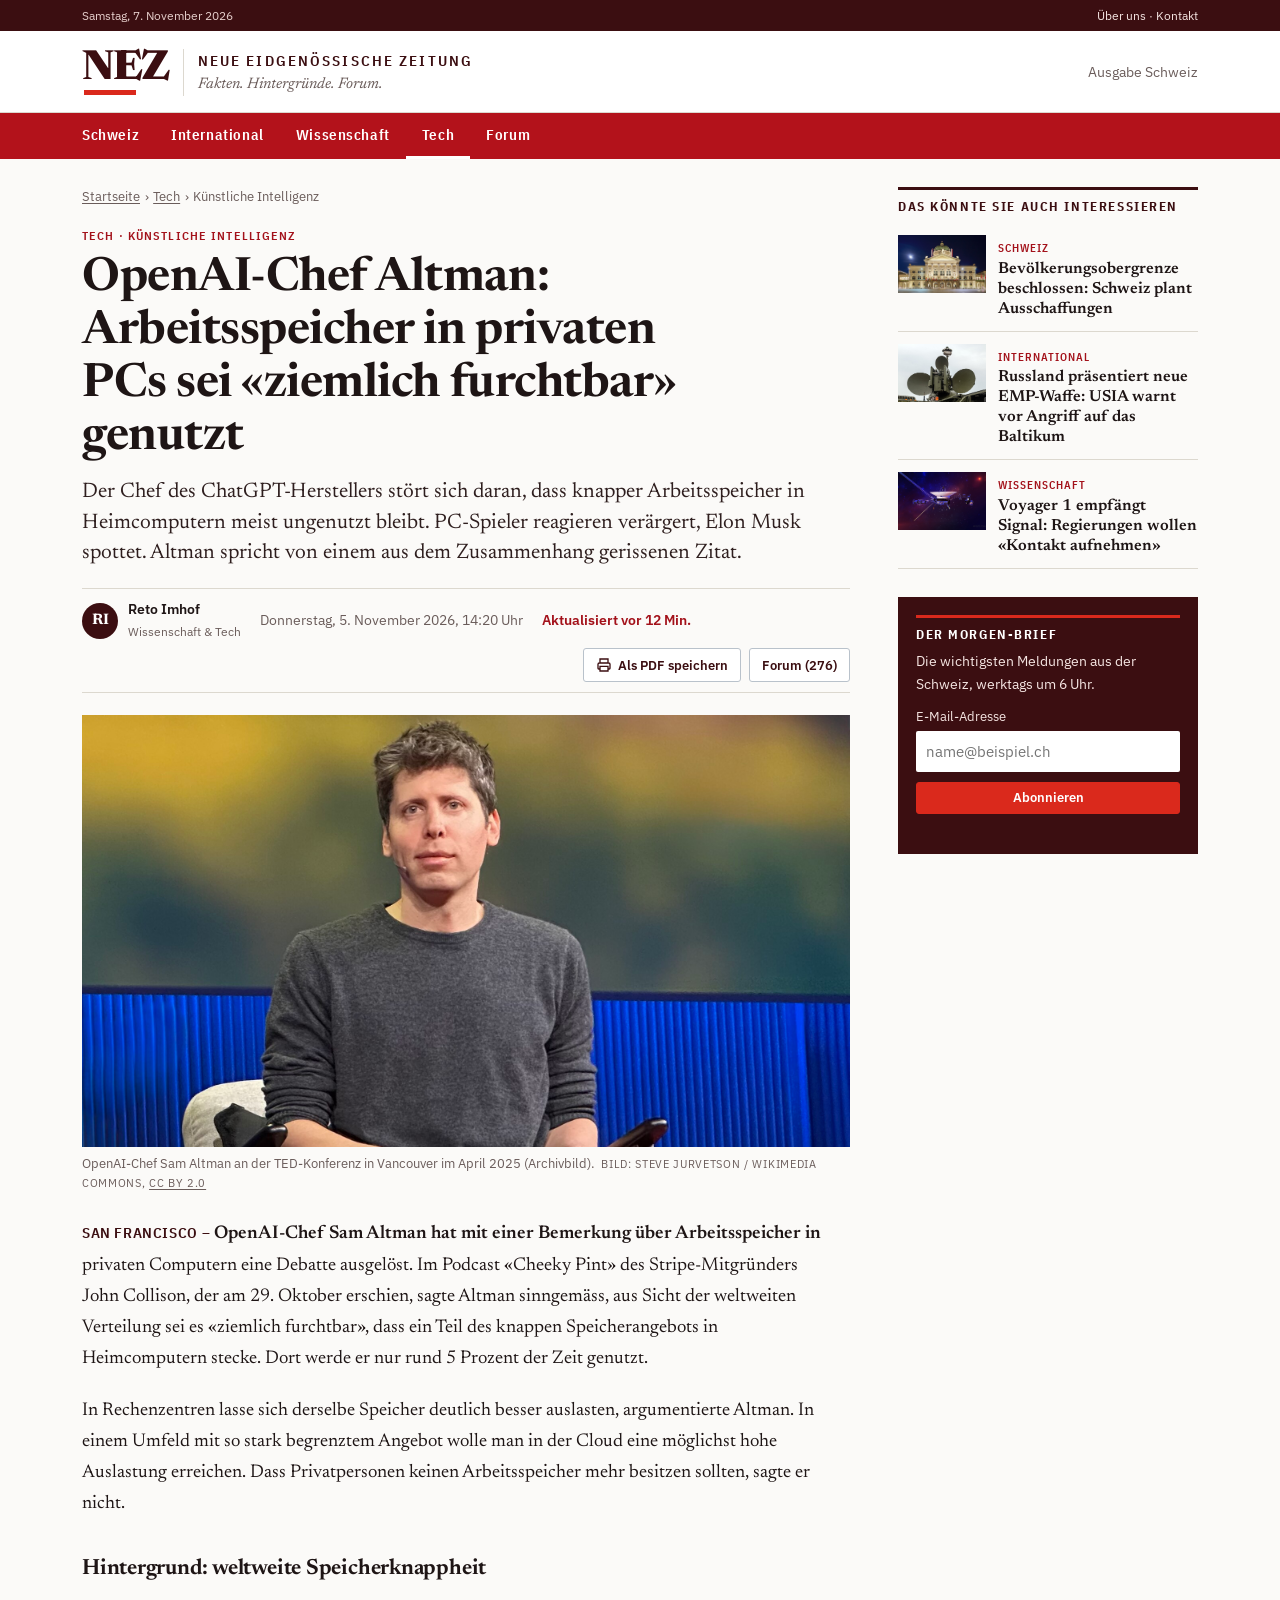
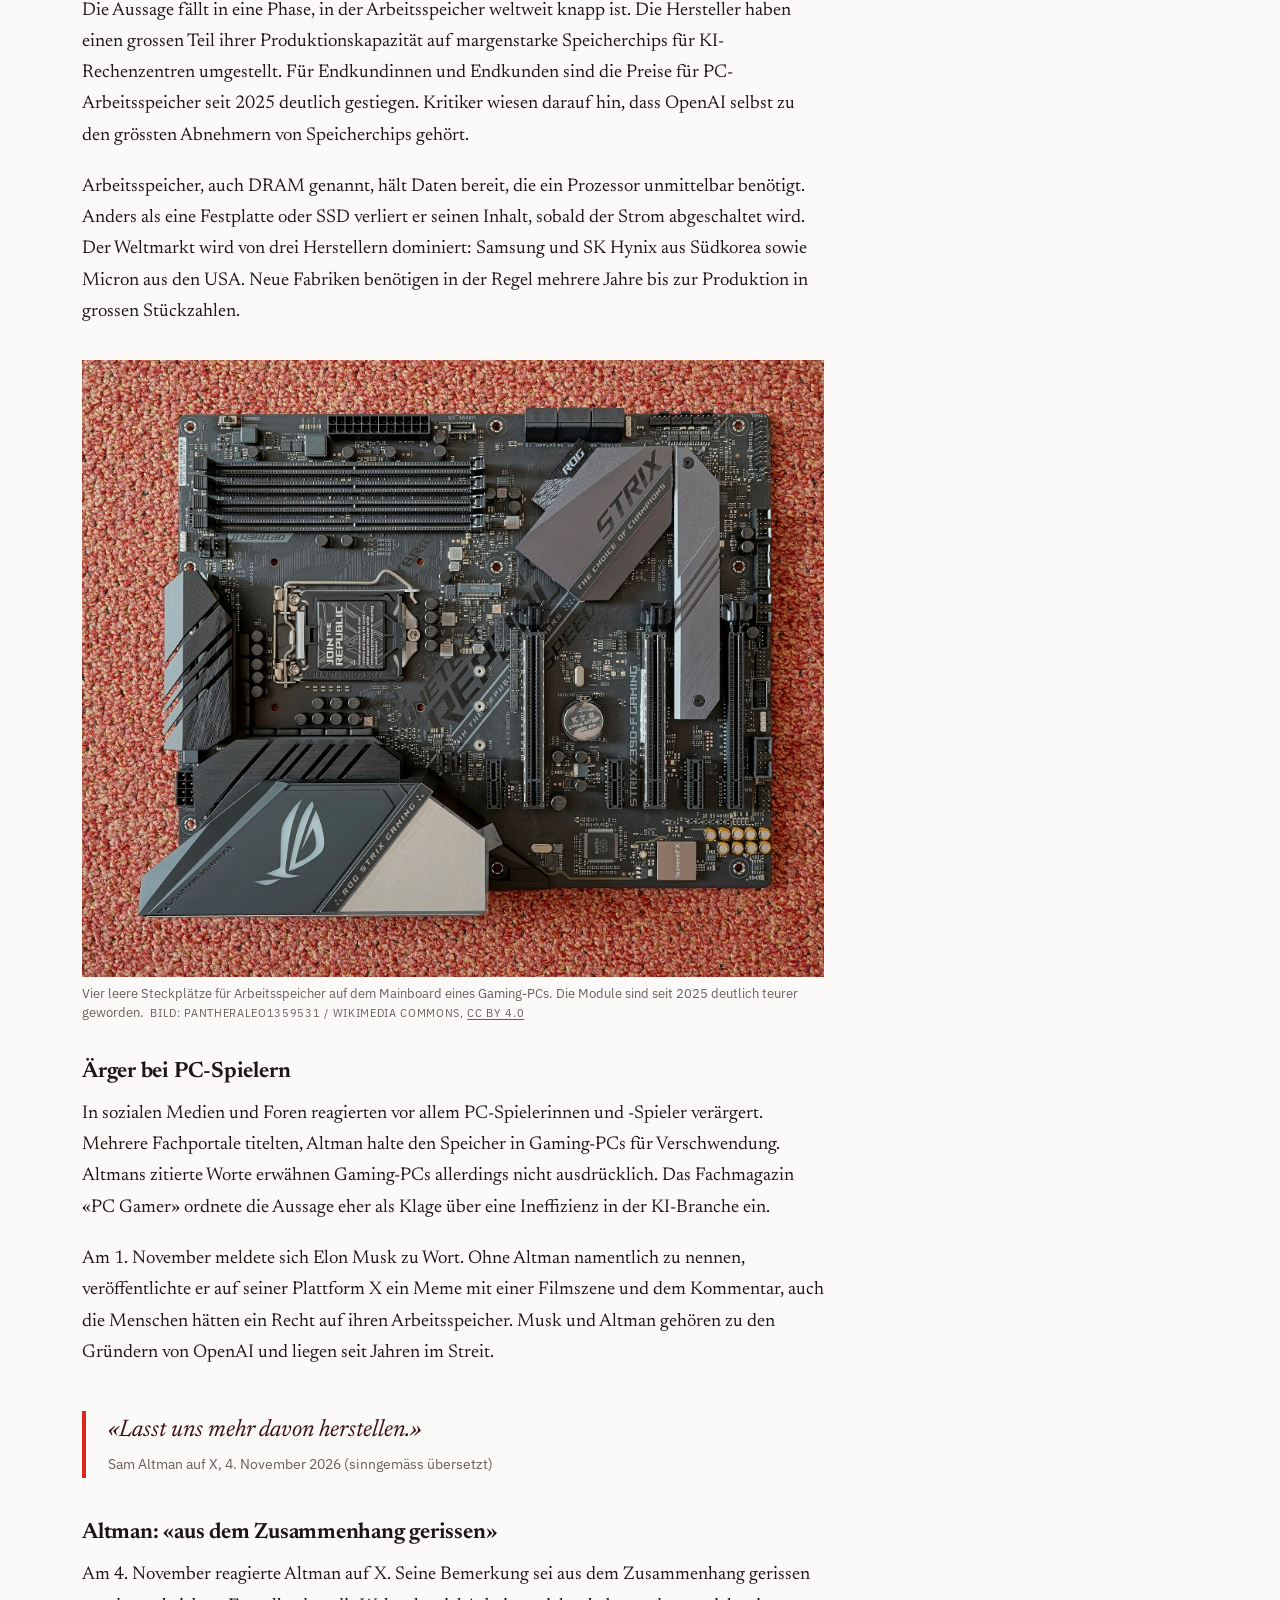
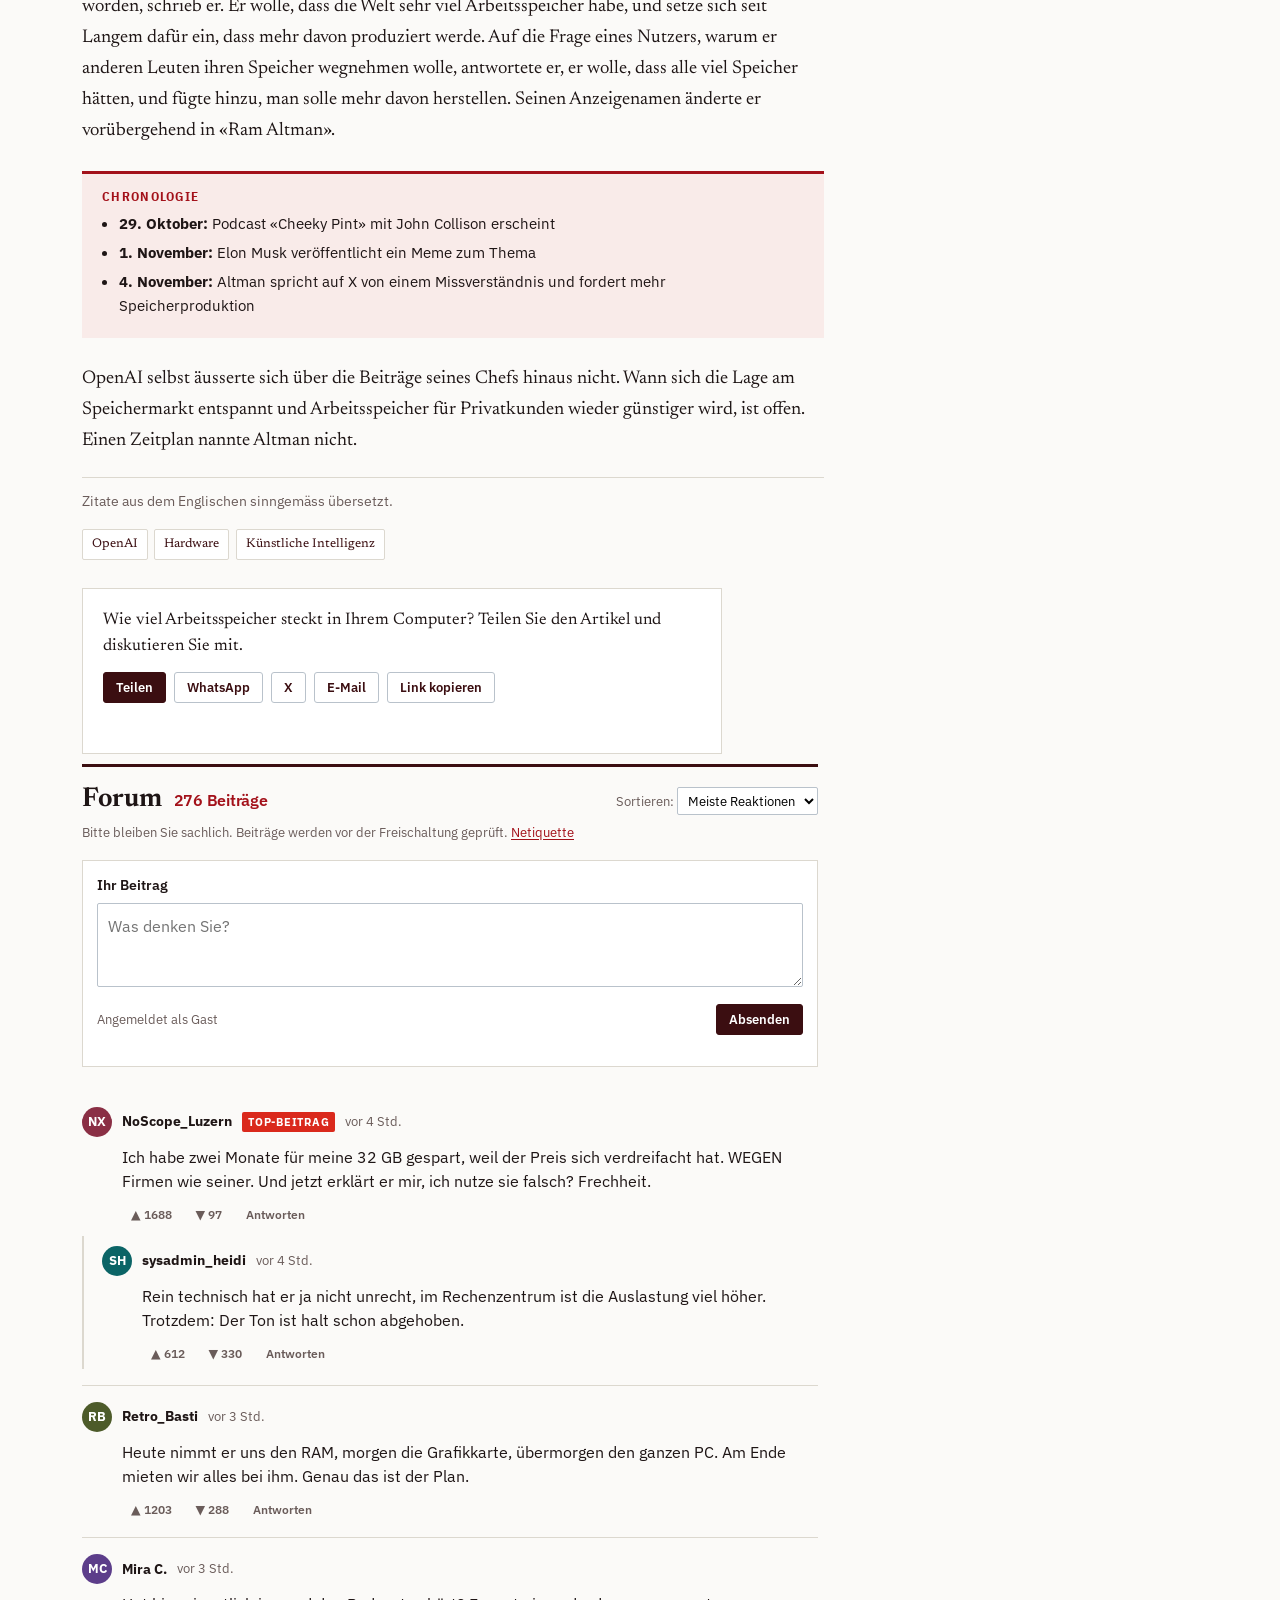
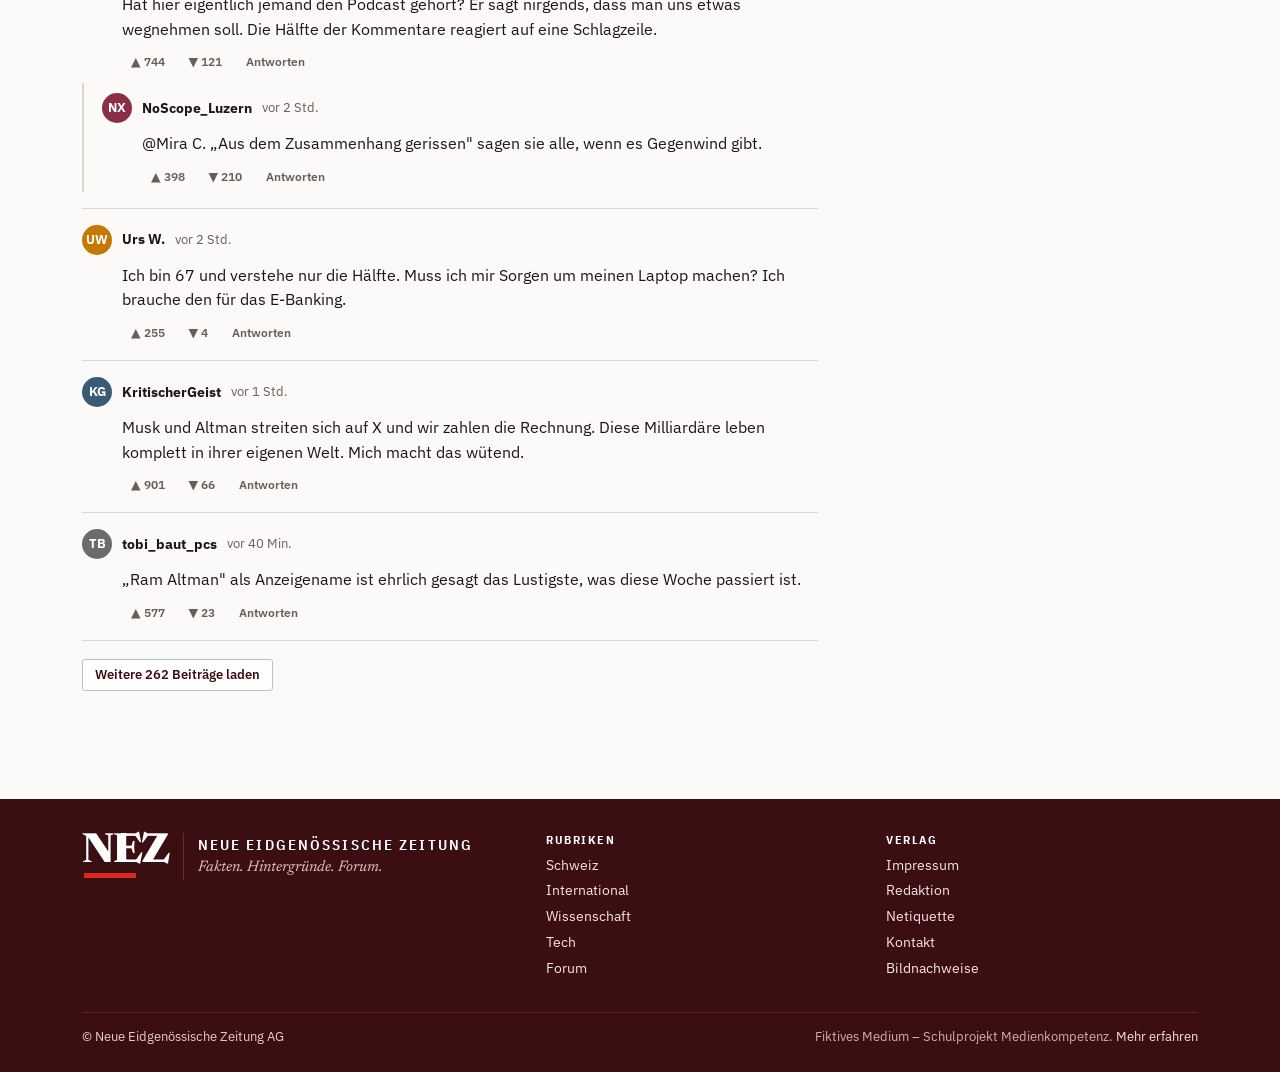
==== commit 09e0e9c7: "Rebrand to Neue Eidgenössische Zeitung (NEZ) with Swiss red theme Replaces the SRF name (real broadc" ====
--- a/altman-ram.html
+++ b/altman-ram.html
@@ -5,7 +5,7 @@
 <meta name="viewport" content="width=device-width, initial-scale=1">
 <!-- Dieser Artikel beruht auf echten Ereignissen (Stand 5.11.2026), Quellen im README. Die Website selbst ist fiktiv. -->
 <meta name="robots" content="noindex, nofollow">
-<title>OpenAI-Chef Altman: Arbeitsspeicher in privaten PCs sei «ziemlich furchtbar» genutzt – Swiss Report Forum</title>
+<title>OpenAI-Chef Altman: Arbeitsspeicher in privaten PCs sei «ziemlich furchtbar» genutzt – Neue Eidgenössische Zeitung</title>
 <meta name="description" content="Sam Altman stört sich daran, dass knapper Arbeitsspeicher in privaten Computern ungenutzt bleibt. PC-Spieler reagieren verärgert, Altman spricht von einem Missverständnis.">
 <link rel="icon" href="assets/favicon.svg" type="image/svg+xml">
 <link rel="preconnect" href="https://fonts.googleapis.com">
@@ -21,9 +21,9 @@
   <span><a href="impressum.html">Über uns</a> <span class="hide-sm">· <a href="impressum.html#kontakt">Kontakt</a></span></span>
 </div></div>
 <header class="masthead"><div class="wrap">
-  <a class="brand" href="index.html" aria-label="Swiss Report Forum, zur Startseite">
-    <span class="brand-mark" aria-hidden="true">SRF</span>
-    <span class="brand-text"><span class="brand-name">Swiss Report Forum</span><span class="brand-tagline">Fakten. Hintergründe. Forum.</span></span>
+  <a class="brand" href="index.html" aria-label="Neue Eidgenössische Zeitung, zur Startseite">
+    <span class="brand-mark" aria-hidden="true">NEZ</span>
+    <span class="brand-text"><span class="brand-name">Neue Eidgenössische Zeitung</span><span class="brand-tagline">Fakten. Hintergründe. Forum.</span></span>
   </a>
   <div class="masthead-tools"><span class="edition">Ausgabe Schweiz</span></div>
 </div></header>
@@ -38,7 +38,7 @@
 <div class="wrap article-layout">
 <main id="inhalt">
   <div class="print-masthead print-only">
-    <div><span class="pm-mark">SRF</span><span class="pm-name">Swiss Report Forum</span></div>
+    <div><span class="pm-mark">NEZ</span><span class="pm-name">Neue Eidgenössische Zeitung</span></div>
     <div class="pm-meta">Tech · 5. November 2026</div>
   </div>
 
@@ -105,7 +105,7 @@
       <p>OpenAI selbst äusserte sich über die Beiträge seines Chefs hinaus nicht. Wann sich die Lage am Speichermarkt entspannt und Arbeitsspeicher für Privatkunden wieder günstiger wird, ist offen. Einen Zeitplan nannte Altman nicht.</p>
 
       <p class="article-end">Zitate aus dem Englischen sinngemäss übersetzt.</p>
-      <p class="print-footnote print-only">Swiss Report Forum ist ein fiktives Medium (Schulprojekt Medienkompetenz). Dieser Artikel beruht jedoch auf realen Ereignissen, Stand 5. November 2026. Quellen im README des Projekts.</p>
+      <p class="print-footnote print-only">Neue Eidgenössische Zeitung ist ein fiktives Medium (Schulprojekt Medienkompetenz). Dieser Artikel beruht jedoch auf realen Ereignissen, Stand 5. November 2026. Quellen im README des Projekts.</p>
       <ul class="tags" aria-label="Themen">
         <li><a href="index.html#tech">OpenAI</a></li>
         <li><a href="index.html#tech">Hardware</a></li>
@@ -214,9 +214,9 @@
 
 <footer class="site-footer"><div class="wrap">
   <div>
-    <a class="brand" href="index.html" aria-label="Swiss Report Forum, zur Startseite">
-      <span class="brand-mark" aria-hidden="true">SRF</span>
-      <span class="brand-text"><span class="brand-name">Swiss Report Forum</span><span class="brand-tagline">Fakten. Hintergründe. Forum.</span></span>
+    <a class="brand" href="index.html" aria-label="Neue Eidgenössische Zeitung, zur Startseite">
+      <span class="brand-mark" aria-hidden="true">NEZ</span>
+      <span class="brand-text"><span class="brand-name">Neue Eidgenössische Zeitung</span><span class="brand-tagline">Fakten. Hintergründe. Forum.</span></span>
     </a>
   </div>
   <div><h2>Rubriken</h2><ul>
@@ -226,7 +226,7 @@
     <li><a href="impressum.html">Impressum</a></li><li><a href="impressum.html#redaktion">Redaktion</a></li><li><a href="impressum.html#netiquette">Netiquette</a></li><li><a href="impressum.html#kontakt">Kontakt</a></li><li><a href="impressum.html#bildnachweise">Bildnachweise</a></li>
   </ul></div>
   <div class="footer-bottom">
-    <span>© Swiss Report Forum AG</span>
+    <span>© Neue Eidgenössische Zeitung AG</span>
     <span class="fiction-note">Fiktives Medium – Schulprojekt Medienkompetenz. <a href="impressum.html#hinweis">Mehr erfahren</a></span>
   </div>
 </div></footer>
--- a/assets/style.css
+++ b/assets/style.css
@@ -1,5 +1,5 @@
 /* ==========================================================================
-   Swiss Report Forum – Stylesheet
+   Neue Eidgenössische Zeitung – Stylesheet
    Fiktives Medium für ein Schulprojekt zur Medienkompetenz.
    Aufbau: 1 Tokens · 2 Basis · 3 Kopf · 4 Ticker · 5 Startseite
            6 Artikel · 7 Sidebar · 8 Forum · 9 Fuss · 10 Impressum · 11 Print
@@ -7,16 +7,16 @@
 
 /* 1 · Tokens ------------------------------------------------------------- */
 :root {
-  --ink: #0e1c2b;          /* Fliesstext, fast schwarz mit Blaustich */
-  --navy: #10283f;         /* Markenfarbe */
-  --navy-2: #173a59;
-  --teal: #0b6466;         /* Links, Kicker */
-  --teal-soft: #e3efee;
-  --accent: #f2b200;       /* einzige Akzentfarbe: Signalgelb */
-  --paper: #fbfaf6;
+  --ink: #1e1515;          /* Fliesstext, fast schwarz mit warmem Stich */
+  --navy: #3b0e11;         /* Markenfarbe dunkel: Ochsenblut (Kopf-/Fusszeile) */
+  --navy-2: #b3121b;       /* Navigationsleiste: Schweizer Rot */
+  --teal: #a3111a;         /* Links, Kicker (dunkleres Rot für Kontrast) */
+  --teal-soft: #f9ebe9;
+  --accent: #da291c;       /* Akzent: Rot der Schweizer Fahne */
+  --paper: #fbfaf8;
   --card: #ffffff;
   --line: #dcd8cf;
-  --muted: #5a6672;
+  --muted: #6a5c5a;
   --serif: "Newsreader", "Iowan Old Style", Georgia, "Times New Roman", serif;
   --sans: "IBM Plex Sans", "Segoe UI", system-ui, -apple-system, Arial, sans-serif;
   --cond: "IBM Plex Sans Condensed", "Arial Narrow", "IBM Plex Sans", sans-serif;
@@ -41,9 +41,9 @@
 h1, h2, h3 { font-family: var(--serif); line-height: 1.12; margin: 0; font-weight: 650; letter-spacing: -.01em; hyphens: auto; overflow-wrap: break-word; }
 
 :focus-visible {
-  outline: 3px solid var(--accent);
+  outline: 3px solid var(--navy);
   outline-offset: 2px;
-  box-shadow: 0 0 0 5px var(--navy);
+  box-shadow: 0 0 0 5px #fff;
   border-radius: 2px;
 }
 
@@ -54,7 +54,7 @@
 }
 .skip-link {
   position: absolute; left: 8px; top: -60px; z-index: 50;
-  background: var(--accent); color: var(--navy); font-weight: 700;
+  background: var(--accent); color: #fff; font-weight: 700;
   padding: 10px 14px; text-decoration: none;
 }
 .skip-link:focus { top: 8px; }
@@ -73,11 +73,11 @@
 /* 3 · Kopf --------------------------------------------------------------- */
 .topbar {
   background: var(--navy);
-  color: #b9c7d4;
+  color: #e6cfcc;
   font-size: .78rem;
 }
 .topbar .wrap { display: flex; justify-content: space-between; gap: 1rem; padding-top: 6px; padding-bottom: 6px; }
-.topbar a { color: #dbe5ee; text-decoration: none; }
+.topbar a { color: #f6e6e3; text-decoration: none; }
 .topbar a:hover { text-decoration: underline; color: #fff; }
 
 .masthead { background: var(--card); border-bottom: 1px solid var(--line); }
@@ -109,18 +109,18 @@
 .mainnav ul::-webkit-scrollbar { display: none; }
 .mainnav a {
   display: block; padding: 11px 16px 9px;
-  color: #e7eef5; text-decoration: none;
+  color: #ffffff; text-decoration: none;
   font-family: var(--cond); font-weight: 600; font-size: .92rem; letter-spacing: .04em;
   border-bottom: 3px solid transparent; white-space: nowrap;
 }
-.mainnav a:hover, .mainnav a[aria-current="page"] { border-bottom-color: var(--accent); color: #fff; }
+.mainnav a:hover, .mainnav a[aria-current="page"] { border-bottom-color: #fff; color: #fff; }
 .mainnav li:first-child a { padding-left: 0; }
 
 /* 4 · Ticker ------------------------------------------------------------- */
 .ticker { background: var(--card); border-bottom: 1px solid var(--line); overflow: hidden; }
 .ticker .wrap { display: flex; align-items: stretch; gap: 0; }
 .ticker-label {
-  flex: none; background: var(--accent); color: var(--navy);
+  flex: none; background: var(--accent); color: #fff;
   font-family: var(--cond); font-weight: 700; font-size: .78rem; letter-spacing: .1em; text-transform: uppercase;
   padding: 9px 12px; display: flex; align-items: center;
 }
@@ -166,7 +166,7 @@
 .card { display: flex; flex-direction: column; }
 .card figure { margin: 0 0 12px; }
 .card h3 { font-size: 1.32rem; margin-bottom: .45rem; }
-.card p { margin: 0 0 .6rem; color: #2a3a49; font-size: .97rem; }
+.card p { margin: 0 0 .6rem; color: #3a2a2a; font-size: .97rem; }
 .card .meta { margin-top: auto; font-size: .78rem; color: var(--muted); }
 .card .comments-count { font-weight: 600; color: var(--teal); }
 
@@ -175,7 +175,7 @@
 .brief { padding: 14px 0; border-bottom: 1px solid var(--line); display: grid; grid-template-columns: 4.2rem 1fr; gap: 12px; }
 .brief time { font-family: var(--cond); font-weight: 600; color: var(--teal); font-size: .9rem; font-variant-numeric: tabular-nums; }
 .brief h3 { font-size: 1.08rem; margin-bottom: .25rem; }
-.brief p { margin: 0; font-size: .93rem; color: #33414f; }
+.brief p { margin: 0; font-size: .93rem; color: #3d2f2f; }
 
 .most-read { counter-reset: mr; list-style: none; padding: 0; margin: 0; }
 .most-read li { counter-increment: mr; display: grid; grid-template-columns: 2.2rem 1fr; padding: 10px 0; border-bottom: 1px solid var(--line); }
@@ -194,7 +194,7 @@
 .breadcrumb span[aria-hidden] { margin: 0 .35em; }
 
 .article-head h1 { font-size: clamp(1.85rem, 4.2vw, 2.95rem); margin-bottom: .8rem; max-width: 22ch; }
-.subline { font-family: var(--serif); font-size: clamp(1.12rem, 2vw, 1.32rem); line-height: 1.45; margin: 0 0 1.2rem; color: #1d2f40; max-width: 40em; }
+.subline { font-family: var(--serif); font-size: clamp(1.12rem, 2vw, 1.32rem); line-height: 1.45; margin: 0 0 1.2rem; color: #2e1e1e; max-width: 40em; }
 
 .byline {
   display: flex; flex-wrap: wrap; align-items: center; gap: .4rem 1.2rem;
@@ -218,7 +218,7 @@
   background: var(--card); border: 1px solid #b9c2cb; border-radius: 3px;
   padding: 8px 12px; cursor: pointer; text-decoration: none;
 }
-.btn:hover { border-color: var(--navy); background: #f2f5f8; color: var(--navy); }
+.btn:hover { border-color: var(--navy); background: #fbefed; color: var(--navy); }
 .btn svg { width: 16px; height: 16px; }
 .btn-primary { background: var(--navy); color: #fff; border-color: var(--navy); }
 .btn-primary:hover { background: var(--navy-2); color: #fff; }
@@ -274,13 +274,13 @@
 .related .kicker { font-size: .68rem; margin-bottom: .15rem; }
 .related strong { font-family: var(--serif); font-weight: 600; line-height: 1.25; display: block; font-size: 1rem; }
 .related a:hover strong { text-decoration: underline; }
-.newsletter { background: var(--navy); color: #dce6ef; padding: 18px; }
+.newsletter { background: var(--navy); color: #f6e6e3; padding: 18px; }
 .newsletter h2 { color: #fff; border-top-color: var(--accent); }
 .newsletter p { margin: 0 0 12px; font-size: .9rem; }
 .newsletter label { display: block; font-size: .8rem; margin-bottom: 4px; }
 .newsletter input { background: #fff; color: var(--ink); width: 100%; padding: 9px 10px; border: 0; border-radius: 2px; font: inherit; margin-bottom: 10px; }
-.newsletter .btn { background: var(--accent); border-color: var(--accent); color: var(--navy); width: 100%; justify-content: center; }
-.newsletter .form-note { font-size: .78rem; color: var(--accent); margin: 8px 0 0; min-height: 1.1em; }
+.newsletter .btn { background: var(--accent); border-color: var(--accent); color: #fff; width: 100%; justify-content: center; }
+.newsletter .form-note { font-size: .78rem; color: #ffd9d4; margin: 8px 0 0; min-height: 1.1em; }
 
 /* 8 · Forum (Kommentare) ------------------------------------------------- */
 .forum { border-top: 3px solid var(--navy); padding: 18px 0 48px; max-width: 46em; }
@@ -306,8 +306,8 @@
 .comment-head .avatar { width: 30px; height: 30px; font-size: .8rem; font-family: var(--sans); }
 .comment-head strong { font-weight: 700; }
 .comment-head time { color: var(--muted); font-size: .8rem; }
-.badge { font-size: .68rem; text-transform: uppercase; letter-spacing: .07em; padding: 2px 6px; border-radius: 2px; background: #eef1f4; color: var(--muted); }
-.badge-top { background: var(--accent); color: var(--navy); font-weight: 700; }
+.badge { font-size: .68rem; text-transform: uppercase; letter-spacing: .07em; padding: 2px 6px; border-radius: 2px; background: #f3ecea; color: var(--muted); }
+.badge-top { background: var(--accent); color: #fff; font-weight: 700; }
 .badge-mod { background: var(--navy); color: #fff; }
 .comment p { margin: 8px 0 8px 40px; font-size: .98rem; }
 .replies .comment p { margin-left: 40px; }
@@ -322,18 +322,18 @@
 .more-comments { margin-top: 18px; }
 
 /* 9 · Fuss --------------------------------------------------------------- */
-.site-footer { background: var(--navy); color: #b9c7d4; font-size: .88rem; padding: 34px 0 26px; margin-top: 20px; }
+.site-footer { background: var(--navy); color: #e6cfcc; font-size: .88rem; padding: 34px 0 26px; margin-top: 20px; }
 .site-footer .wrap { display: grid; grid-template-columns: 1.4fr 1fr 1fr; gap: 28px; }
 .site-footer .brand { color: #fff; }
-.site-footer .brand-text { border-left-color: #3a5670; }
-.site-footer .brand-tagline { color: #9fb2c3; }
+.site-footer .brand-text { border-left-color: #6e2a2e; }
+.site-footer .brand-tagline { color: #e0bfbb; }
 .site-footer h2 { font-family: var(--cond); font-size: .78rem; letter-spacing: .12em; text-transform: uppercase; color: #fff; margin-bottom: 8px; }
 .site-footer ul { list-style: none; margin: 0; padding: 0; }
 .site-footer li { margin-bottom: 4px; }
-.site-footer a { color: #dce6ef; text-decoration: none; }
+.site-footer a { color: #f6e6e3; text-decoration: none; }
 .site-footer a:hover { text-decoration: underline; color: #fff; }
-.footer-bottom { grid-column: 1 / -1; border-top: 1px solid #2c4a65; padding-top: 14px; display: flex; flex-wrap: wrap; justify-content: space-between; gap: .6rem 1.4rem; font-size: .8rem; }
-.fiction-note { color: #8ea3b6; }
+.footer-bottom { grid-column: 1 / -1; border-top: 1px solid #5e2226; padding-top: 14px; display: flex; flex-wrap: wrap; justify-content: space-between; gap: .6rem 1.4rem; font-size: .8rem; }
+.fiction-note { color: #d6aeaa; }
 
 /* 10 · Impressum --------------------------------------------------------- */
 .page { padding-top: 28px; padding-bottom: 56px; }
@@ -382,8 +382,8 @@
   @page {
     size: A4;
     margin: 18mm 18mm 20mm 20mm;
-    @top-left { content: "Swiss Report Forum"; font-family: Georgia, serif; font-size: 8.5pt; color: #333; }
-    @top-right { content: "srf-forum · Fakten. Hintergründe. Forum."; font-family: Arial, sans-serif; font-size: 7.5pt; color: #777; }
+    @top-left { content: "Neue Eidgenössische Zeitung"; font-family: Georgia, serif; font-size: 8.5pt; color: #333; }
+    @top-right { content: "NEZ · Fakten. Hintergründe. Forum."; font-family: Arial, sans-serif; font-size: 7.5pt; color: #777; }
     @bottom-left { content: "Fiktiver Artikel – Schulprojekt Medienkompetenz"; font-family: Arial, sans-serif; font-size: 7pt; color: #777; }
     @bottom-right { content: "Seite " counter(page) " von " counter(pages); font-family: Arial, sans-serif; font-size: 7.5pt; color: #555; }
   }
@@ -403,14 +403,14 @@
   /* Kopfzeile mit Medienname (erste Seite) */
   .print-masthead {
     display: flex !important; align-items: flex-end; justify-content: space-between;
-    border-bottom: 2pt solid #10283f; padding-bottom: 4pt; margin-bottom: 12pt;
+    border-bottom: 2pt solid #3b0e11; padding-bottom: 4pt; margin-bottom: 12pt;
     font-family: Georgia, "Times New Roman", serif;
   }
-  .print-masthead .pm-mark { font-size: 22pt; font-weight: 800; letter-spacing: -.5pt; color: #10283f; line-height: 1; }
-  .print-masthead .pm-name { font-family: Arial, sans-serif; font-size: 8pt; letter-spacing: 1.5pt; text-transform: uppercase; margin-left: 8pt; color: #10283f; }
+  .print-masthead .pm-mark { font-size: 22pt; font-weight: 800; letter-spacing: -.5pt; color: #3b0e11; line-height: 1; }
+  .print-masthead .pm-name { font-family: Arial, sans-serif; font-size: 8pt; letter-spacing: 1.5pt; text-transform: uppercase; margin-left: 8pt; color: #3b0e11; }
   .print-masthead .pm-meta { font-family: Arial, sans-serif; font-size: 7.5pt; color: #555; text-align: right; }
 
-  .kicker { color: #0b6466 !important; font-size: 8pt; margin-bottom: 4pt; }
+  .kicker { color: #a3111a !important; font-size: 8pt; margin-bottom: 4pt; }
   .article-head h1 { font-size: 22pt; line-height: 1.12; max-width: none; margin-bottom: 6pt; }
   .subline { font-size: 12pt; line-height: 1.4; margin-bottom: 8pt; color: #111; }
   .byline { font-size: 8.5pt; padding: 4pt 0; margin-bottom: 10pt; border-color: #999; gap: 2pt 12pt; color: #333; }
@@ -425,9 +425,9 @@
   .article-body { font-size: 10.5pt; line-height: 1.5; max-width: none; columns: 1; }
   .article-body p { margin: 0 0 6pt; orphans: 3; widows: 3; text-align: left; }
   .article-body h2 { font-size: 12pt; margin: 12pt 0 4pt; break-after: avoid; }
-  .pullquote { font-size: 13pt; margin: 10pt 0; padding-left: 10pt; border-left: 3pt solid #f2b200; break-inside: avoid; color: #10283f; }
+  .pullquote { font-size: 13pt; margin: 10pt 0; padding-left: 10pt; border-left: 3pt solid #da291c; break-inside: avoid; color: #3b0e11; }
   .pullquote footer { font-size: 8pt; }
-  .factbox { background: none !important; border: 1pt solid #999; border-top: 2.5pt solid #0b6466; padding: 6pt 10pt; font-size: 9pt; break-inside: avoid; }
+  .factbox { background: none !important; border: 1pt solid #999; border-top: 2.5pt solid #a3111a; padding: 6pt 10pt; font-size: 9pt; break-inside: avoid; }
   .article-end { font-size: 8pt; color: #444; }
 
   a { color: inherit !important; text-decoration: none !important; }
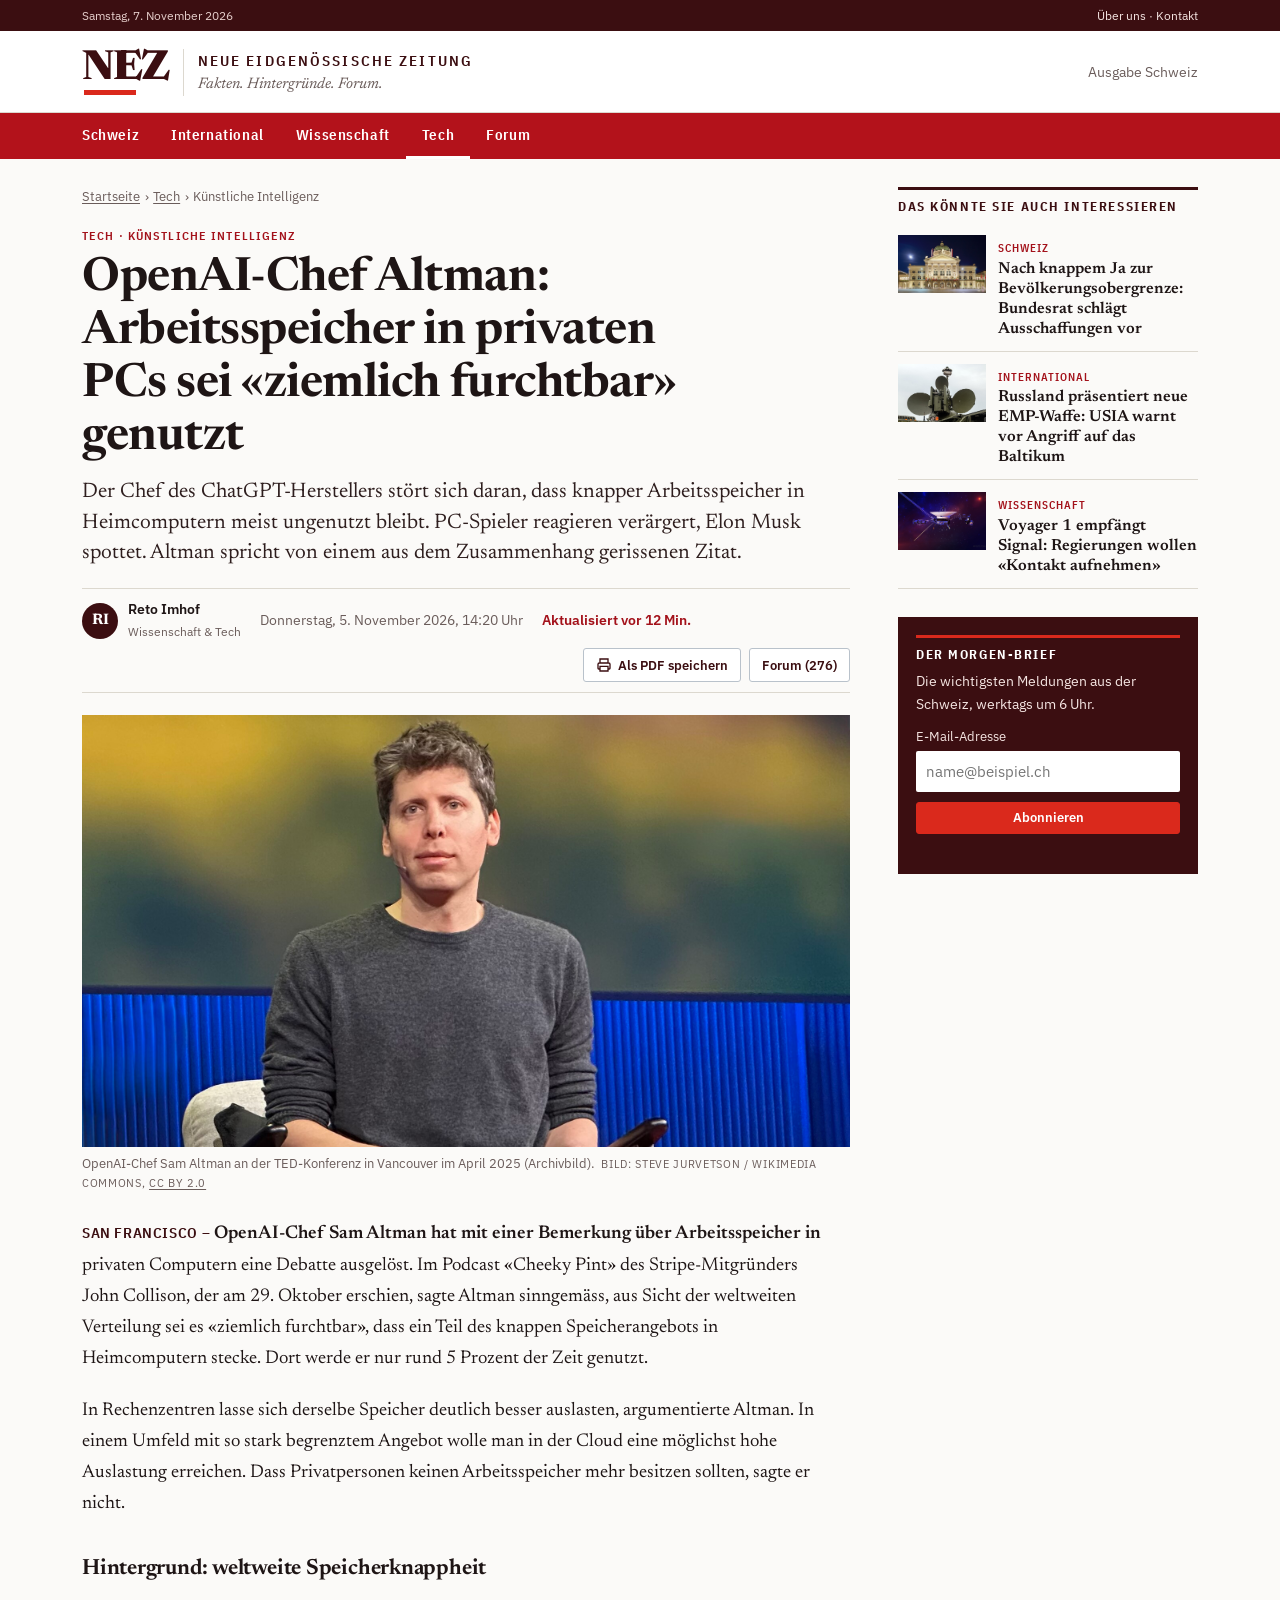
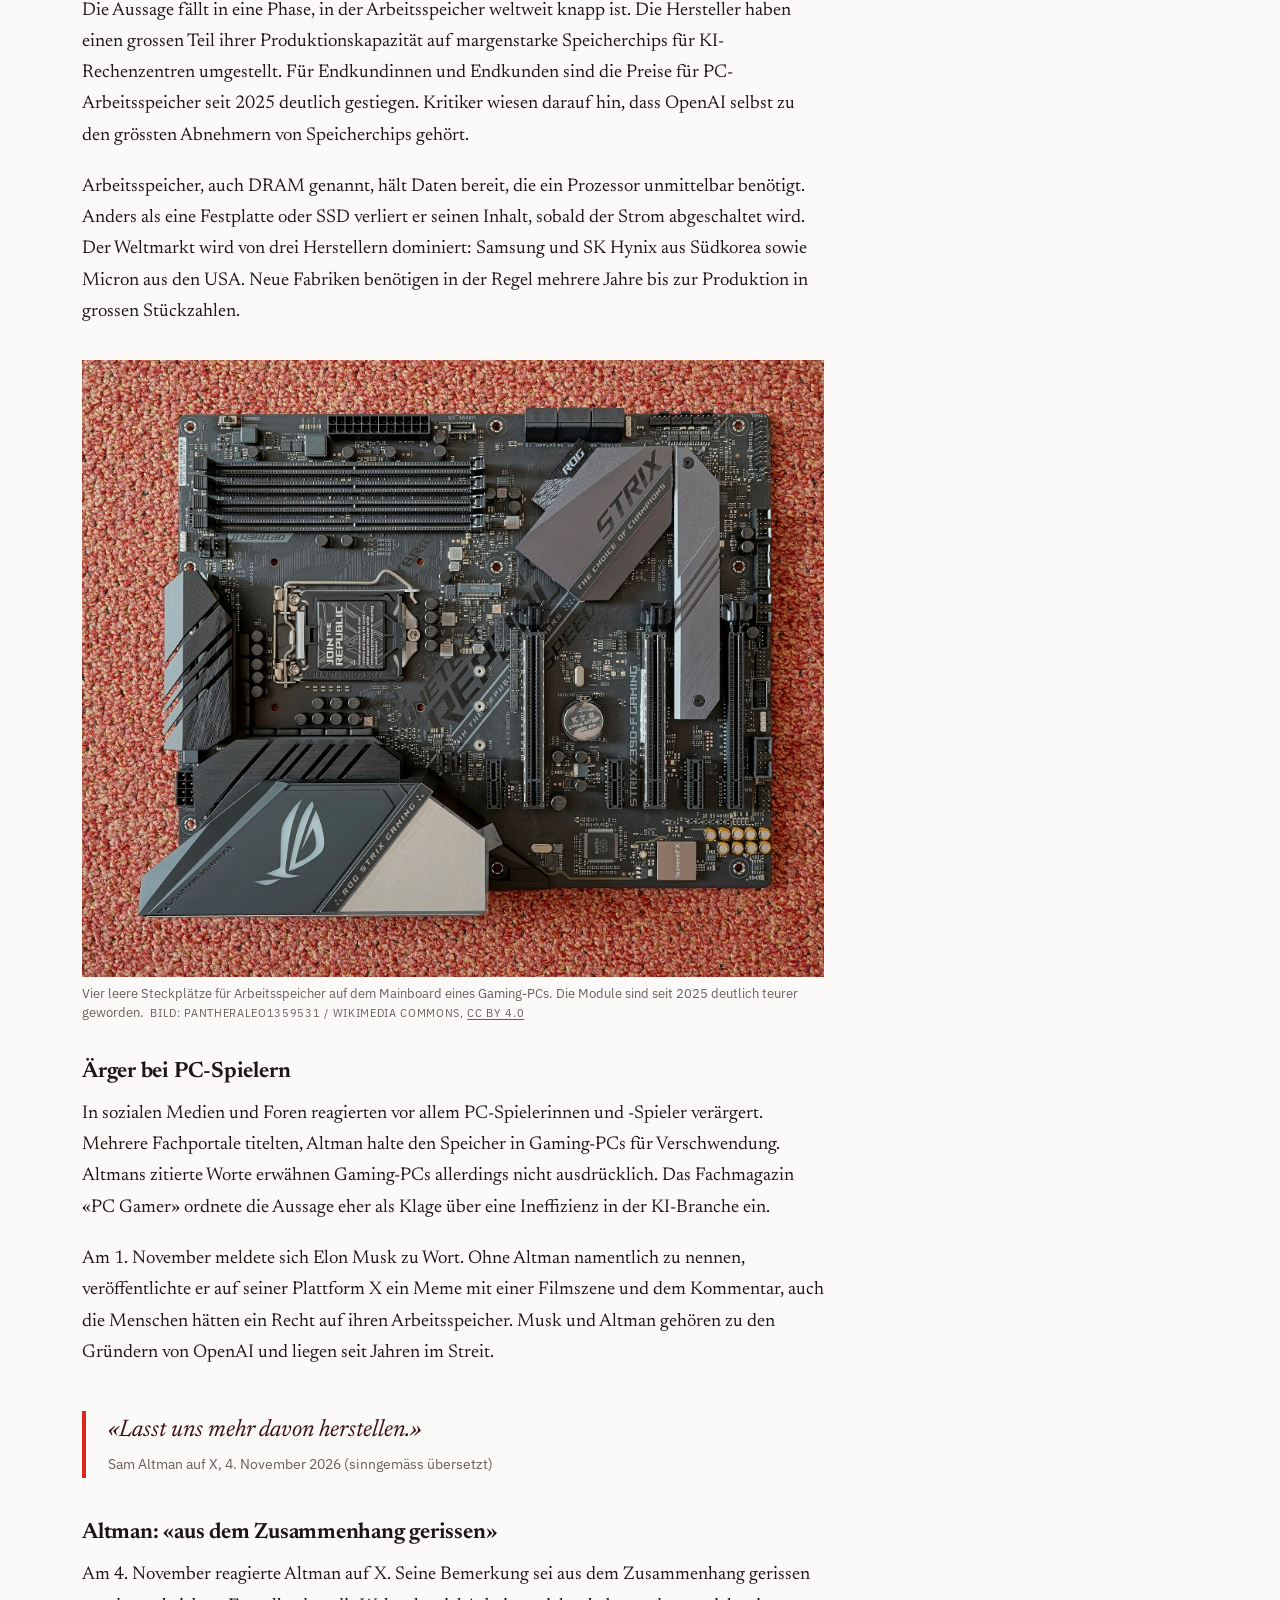
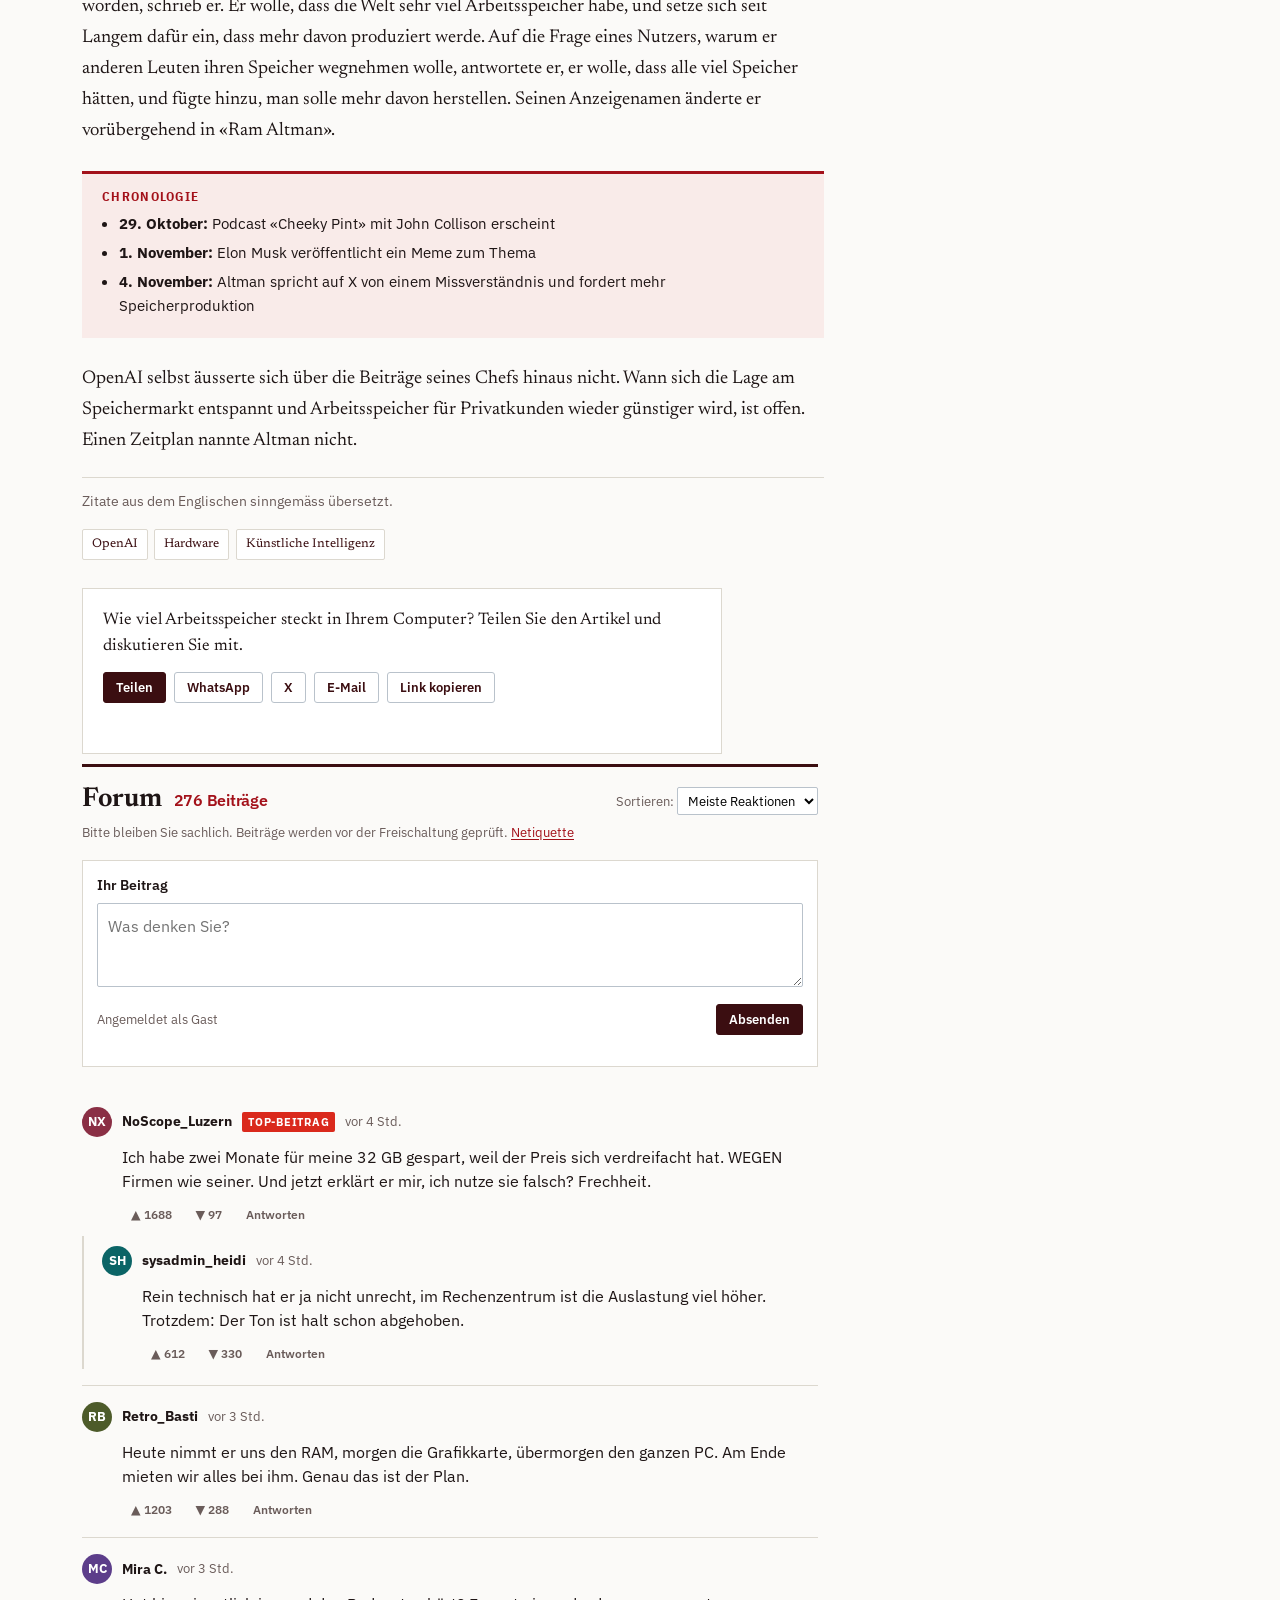
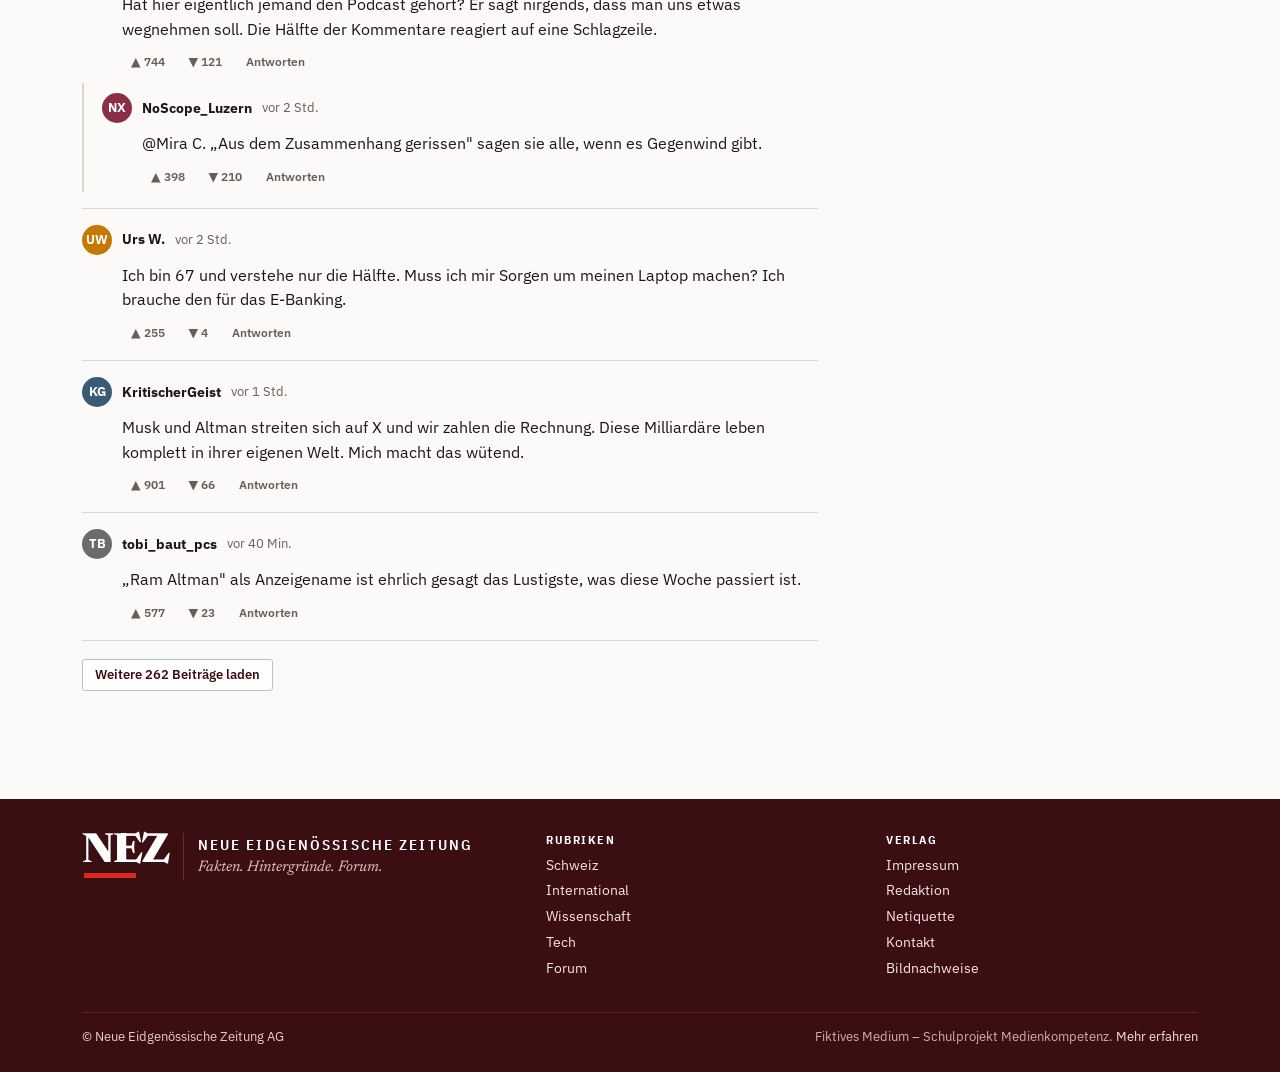
==== commit 1e5a6fff: "Population article: proposal after narrow popular vote Reframes the story: invented 'Tragfähigkeitsi" ====
--- a/altman-ram.html
+++ b/altman-ram.html
@@ -194,7 +194,7 @@
   <div class="sidebar-block">
     <h2 id="related-title">Das könnte Sie auch interessieren</h2>
     <ul class="related">
-      <li><a href="bevoelkerungsobergrenze.html"><img src="assets/img/foto-bundeshaus.jpg" alt="" width="88" height="58"><span><span class="kicker">Schweiz</span><strong>Bevölkerungsobergrenze beschlossen: Schweiz plant Ausschaffungen</strong></span></a></li>
+      <li><a href="bevoelkerungsobergrenze.html"><img src="assets/img/foto-bundeshaus.jpg" alt="" width="88" height="58"><span><span class="kicker">Schweiz</span><strong>Nach knappem Ja zur Bevölkerungsobergrenze: Bundesrat schlägt Ausschaffungen vor</strong></span></a></li>
       <li><a href="emp-waffe-baltikum.html"><img src="assets/img/foto-ewk-antennen.jpg" alt="" width="88" height="58"><span><span class="kicker">International</span><strong>Russland präsentiert neue EMP-Waffe: USIA warnt vor Angriff auf das Baltikum</strong></span></a></li>
       <li><a href="voyager-signal.html"><img src="assets/img/foto-voyager.jpg" alt="" width="88" height="58"><span><span class="kicker">Wissenschaft</span><strong>Voyager 1 empfängt Signal: Regierungen wollen «Kontakt aufnehmen»</strong></span></a></li>
     </ul>
--- a/assets/style.css
+++ b/assets/style.css
@@ -456,3 +456,6 @@
 
 /* Hochformat-Porträt: Ausschnitt auf Kopf und Schultern */
 .lead-figure img.crop-face, .card figure img.crop-face, .related img.crop-face { object-position: 50% 6%; }
+
+/* Hochformat-Foto im Text auf 16:9 zuschneiden */
+.body-figure img.crop-169 { aspect-ratio: 16 / 9; object-fit: cover; object-position: 50% 58%; }
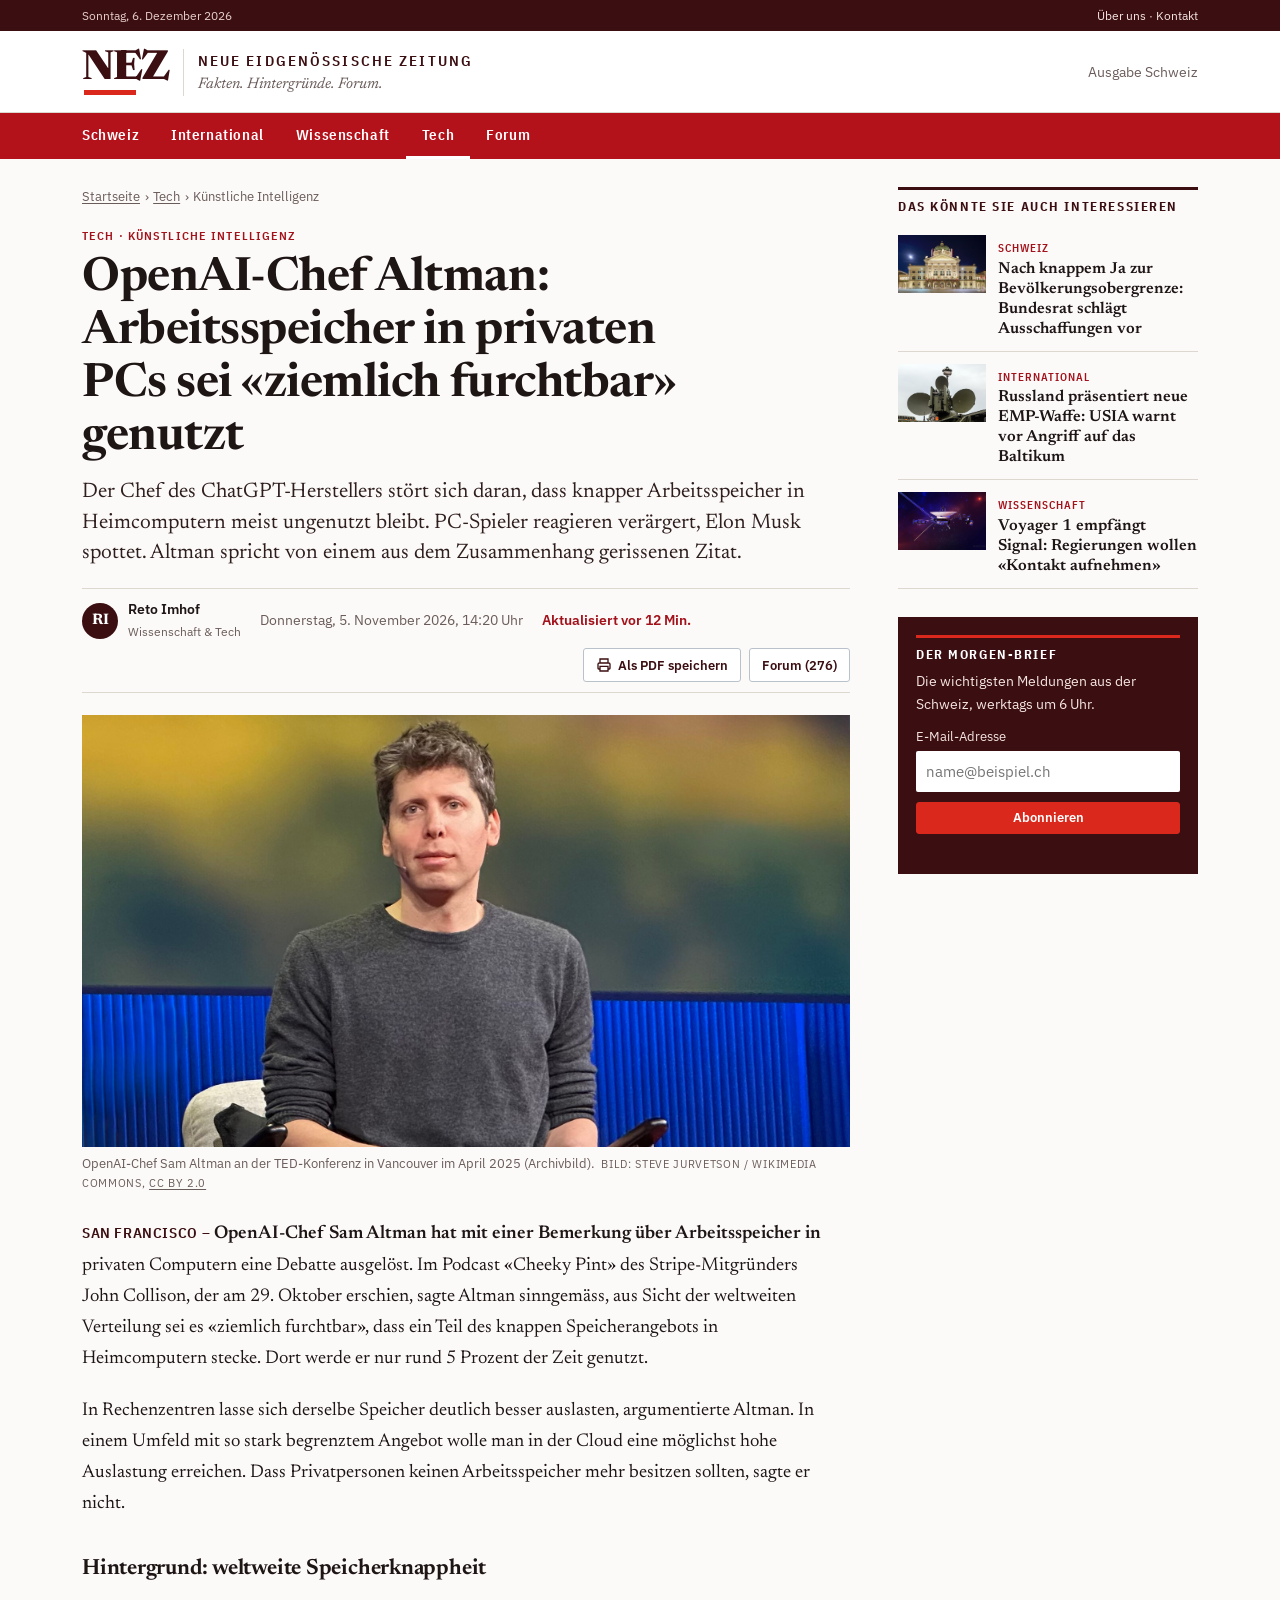
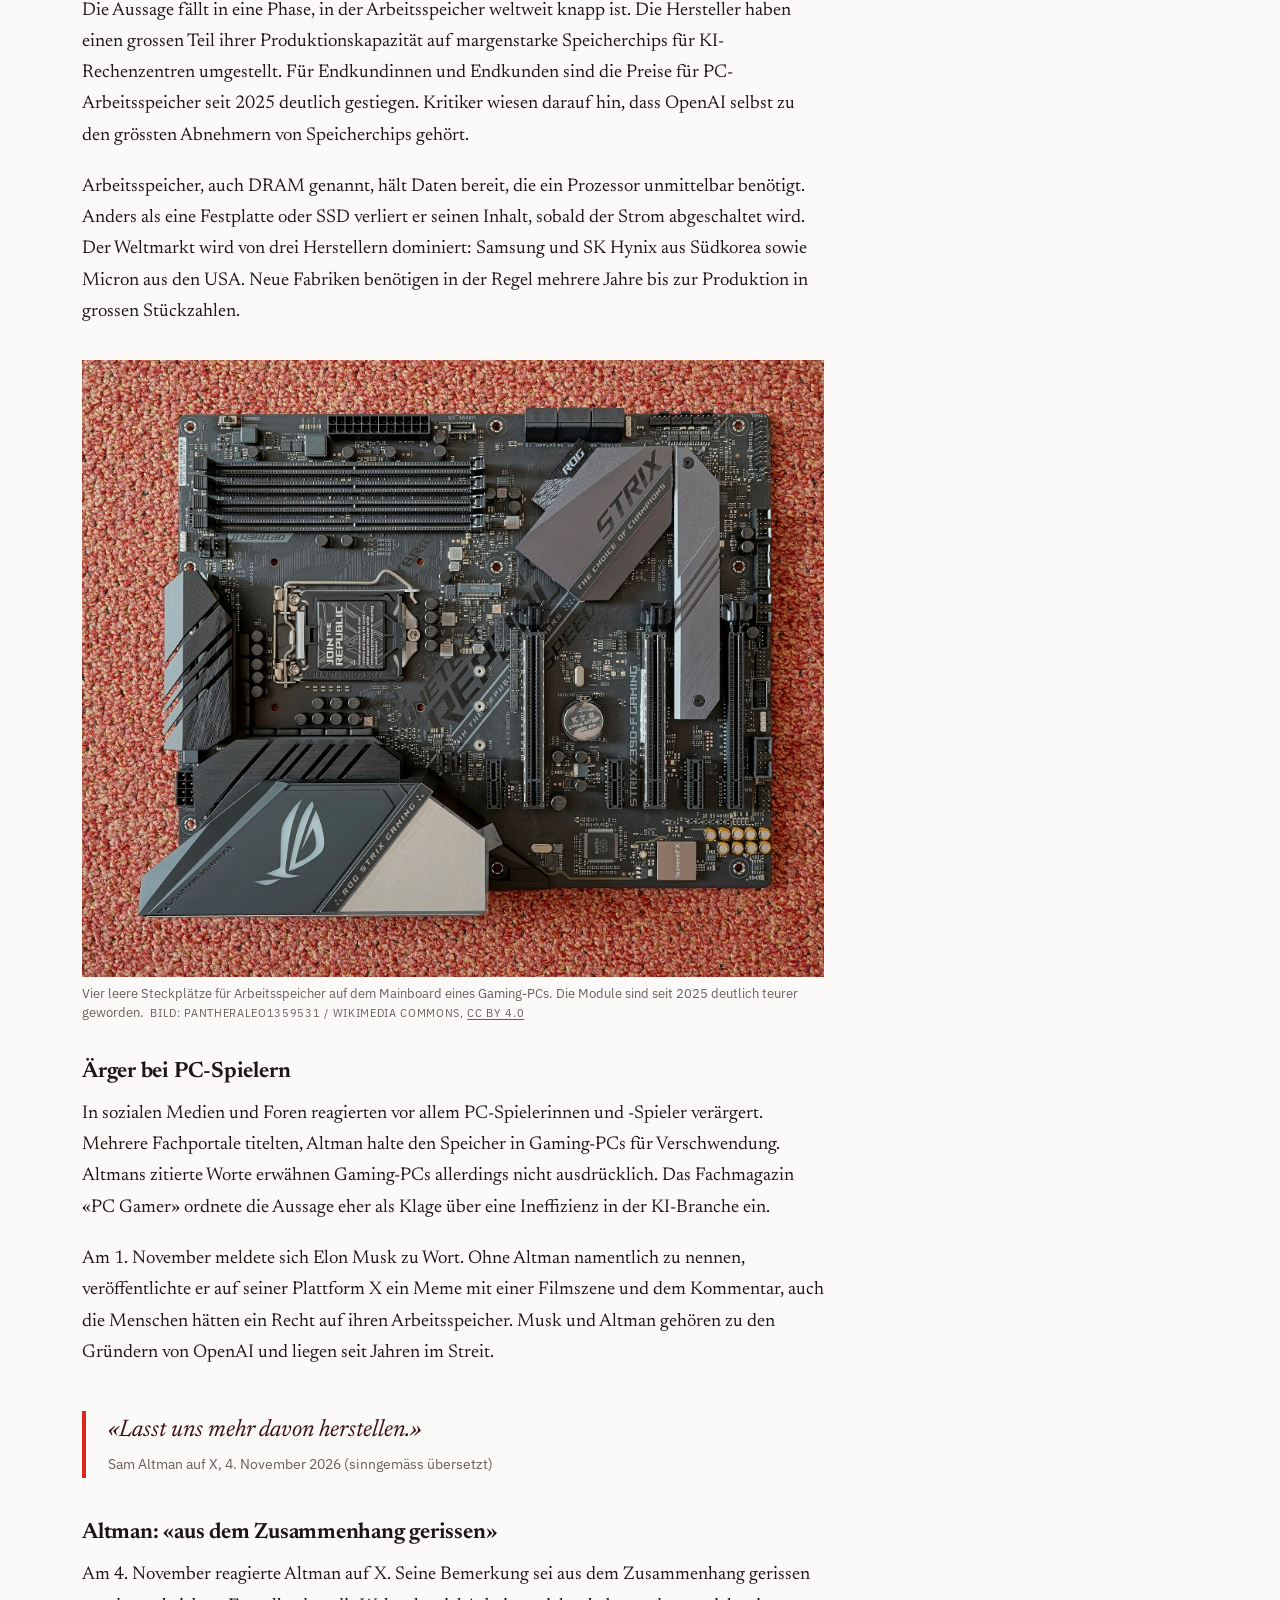
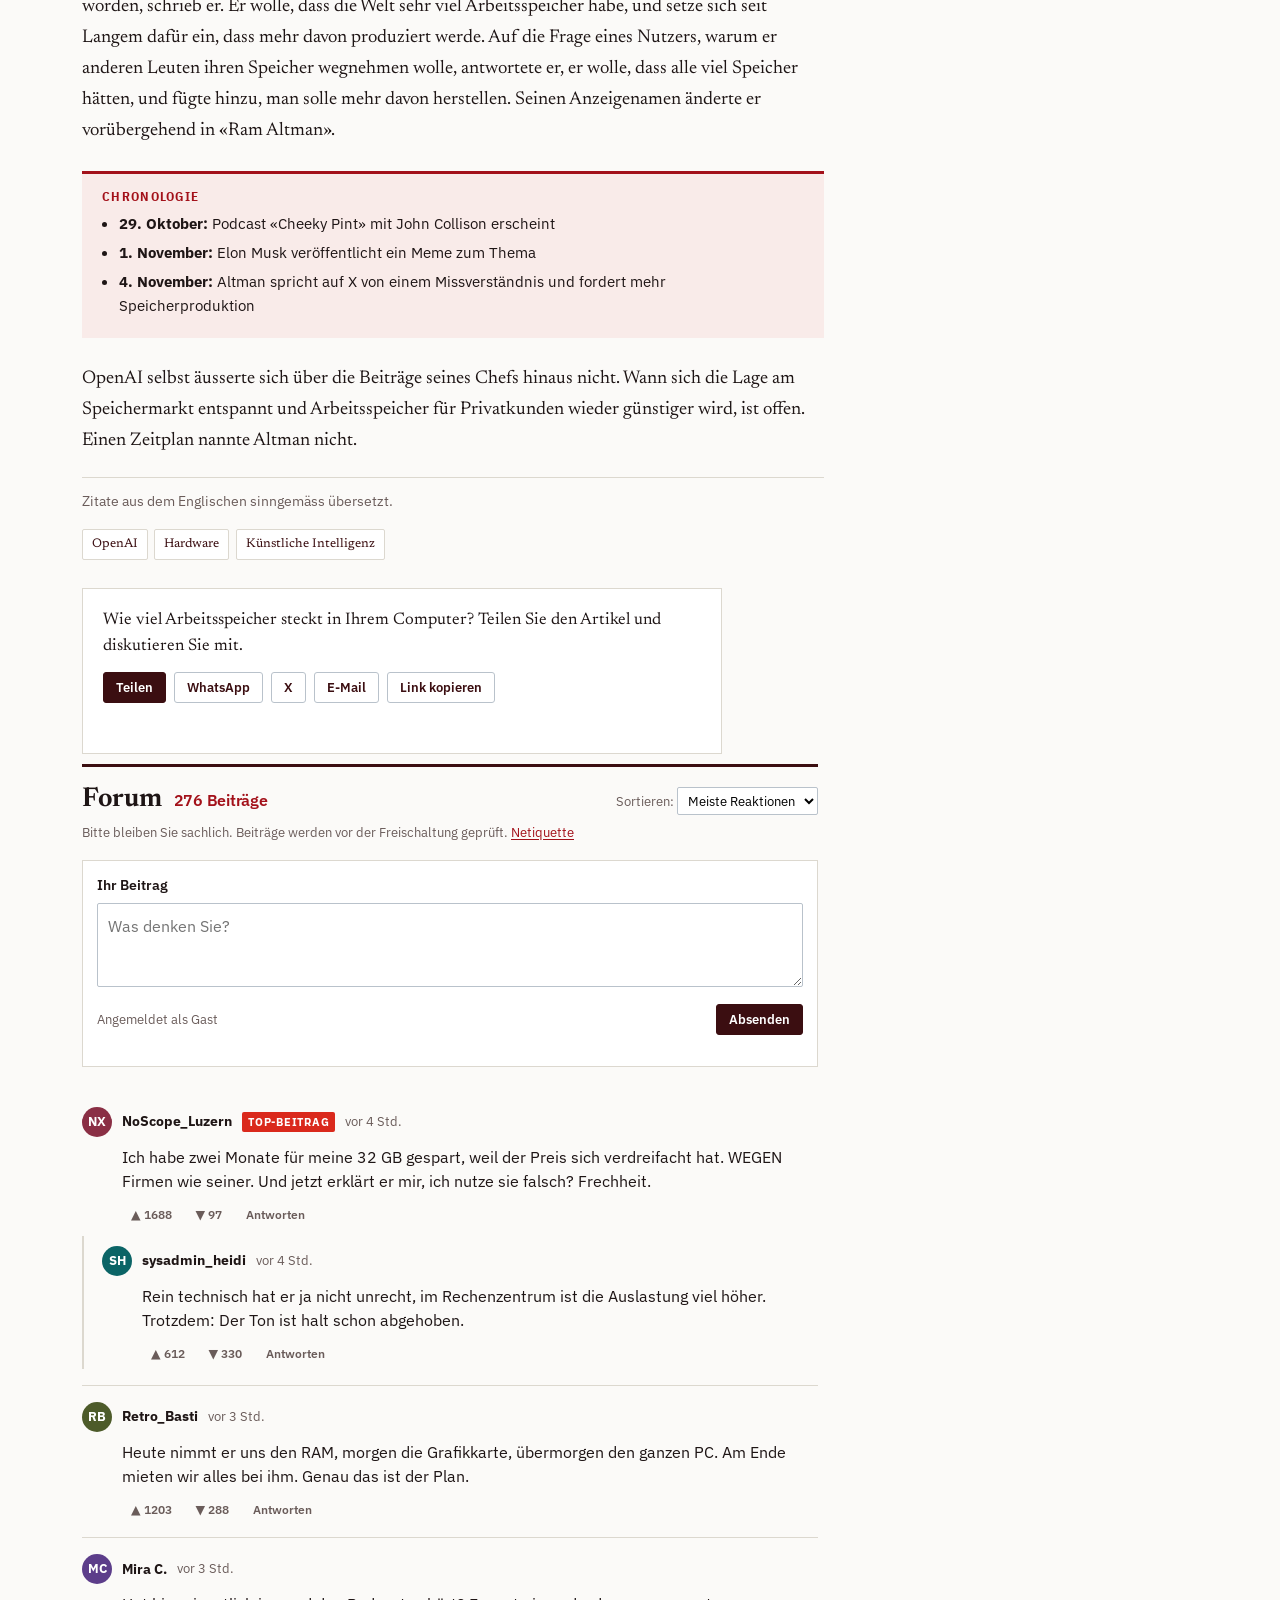
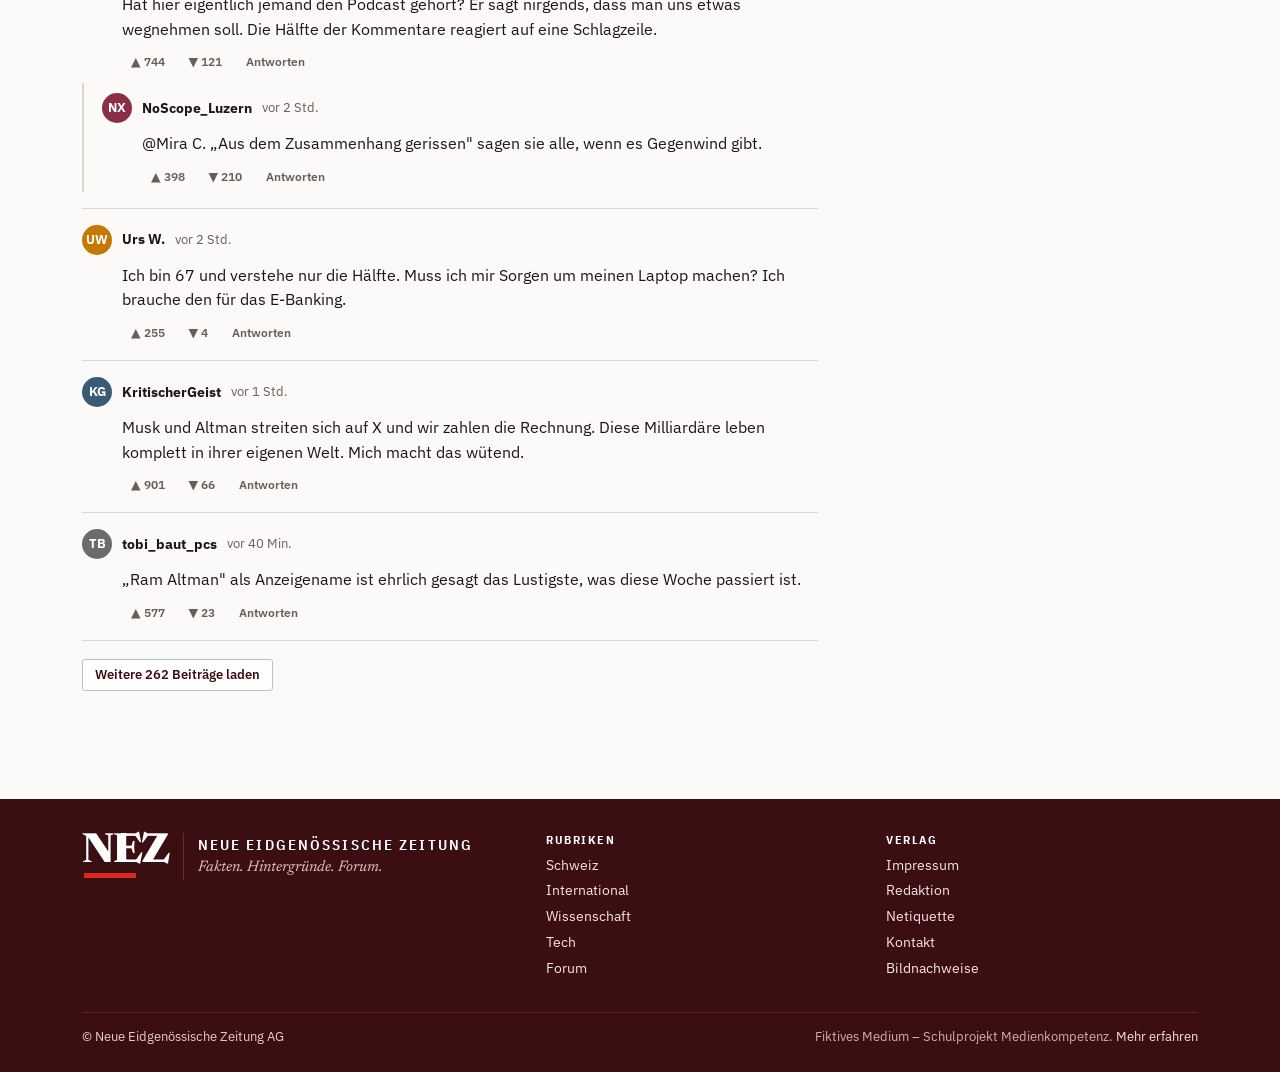
==== commit 56cfad15: "Live dates: all times computed from the current clock Header date, 'Aktualisiert vor X Min.' and for" ====
--- a/altman-ram.html
+++ b/altman-ram.html
@@ -17,7 +17,7 @@
 <a class="skip-link" href="#inhalt">Zum Inhalt springen</a>
 
 <div class="topbar"><div class="wrap">
-  <span>Samstag, 7. November 2026</span>
+  <span data-d="0" data-f="full" data-base="now">Samstag, 7. November 2026</span>
   <span><a href="impressum.html">Über uns</a> <span class="hide-sm">· <a href="impressum.html#kontakt">Kontakt</a></span></span>
 </div></div>
 <header class="masthead"><div class="wrap">
@@ -52,7 +52,7 @@
       <div class="byline">
         <div class="author"><span class="avatar" aria-hidden="true">RI</span><span><strong>Reto Imhof</strong><small>Wissenschaft &amp; Tech</small></span></div>
         <time datetime="2026-11-05T14:20">Donnerstag, 5. November 2026, 14:20 Uhr</time>
-        <span class="updated">Aktualisiert vor 12 Min.</span>
+        <span class="updated">Aktualisiert <span data-ago="12">vor 12 Min.</span></span>
         <div class="article-tools">
           <button class="btn" type="button" data-print><svg viewBox="0 0 24 24" fill="none" stroke="currentColor" stroke-width="2" aria-hidden="true"><path d="M6 9V3h12v6M6 18H4a1 1 0 0 1-1-1v-6a2 2 0 0 1 2-2h14a2 2 0 0 1 2 2v6a1 1 0 0 1-1 1h-2M6 14h12v7H6z"/></svg>Als PDF speichern</button>
           <a class="btn" href="#forum">Forum (276)</a>
@@ -142,46 +142,46 @@
 
     <ol class="comments">
       <li class="comment">
-        <div class="comment-head"><span class="avatar" aria-hidden="true" style="background:#8a2f45">NX</span><strong>NoScope_Luzern</strong><span class="badge badge-top">Top-Beitrag</span><time>vor 4 Std.</time></div>
+        <div class="comment-head"><span class="avatar" aria-hidden="true" style="background:#8a2f45">NX</span><strong>NoScope_Luzern</strong><span class="badge badge-top">Top-Beitrag</span><time data-ago="245">vor 4 Std.</time></div>
         <p>Ich habe zwei Monate für meine 32 GB gespart, weil der Preis sich verdreifacht hat. WEGEN Firmen wie seiner. Und jetzt erklärt er mir, ich nutze sie falsch? Frechheit.</p>
         <div class="comment-actions"><button class="vote" type="button">▲ <span class="n">1688</span></button><button class="vote" type="button">▼ <span class="n">97</span></button><button class="reply-btn" type="button">Antworten</button></div>
         <ol class="replies">
           <li class="comment">
-            <div class="comment-head"><span class="avatar" aria-hidden="true" style="background:#0b6466">SH</span><strong>sysadmin_heidi</strong><time>vor 4 Std.</time></div>
+            <div class="comment-head"><span class="avatar" aria-hidden="true" style="background:#0b6466">SH</span><strong>sysadmin_heidi</strong><time data-ago="245">vor 4 Std.</time></div>
             <p>Rein technisch hat er ja nicht unrecht, im Rechenzentrum ist die Auslastung viel höher. Trotzdem: Der Ton ist halt schon abgehoben.</p>
             <div class="comment-actions"><button class="vote" type="button">▲ <span class="n">612</span></button><button class="vote" type="button">▼ <span class="n">330</span></button><button class="reply-btn" type="button">Antworten</button></div>
           </li>
         </ol>
       </li>
       <li class="comment">
-        <div class="comment-head"><span class="avatar" aria-hidden="true" style="background:#4d5b2a">RB</span><strong>Retro_Basti</strong><time>vor 3 Std.</time></div>
+        <div class="comment-head"><span class="avatar" aria-hidden="true" style="background:#4d5b2a">RB</span><strong>Retro_Basti</strong><time data-ago="185">vor 3 Std.</time></div>
         <p>Heute nimmt er uns den RAM, morgen die Grafikkarte, übermorgen den ganzen PC. Am Ende mieten wir alles bei ihm. Genau das ist der Plan.</p>
         <div class="comment-actions"><button class="vote" type="button">▲ <span class="n">1203</span></button><button class="vote" type="button">▼ <span class="n">288</span></button><button class="reply-btn" type="button">Antworten</button></div>
       </li>
       <li class="comment">
-        <div class="comment-head"><span class="avatar" aria-hidden="true" style="background:#5c3d8a">MC</span><strong>Mira C.</strong><time>vor 3 Std.</time></div>
+        <div class="comment-head"><span class="avatar" aria-hidden="true" style="background:#5c3d8a">MC</span><strong>Mira C.</strong><time data-ago="185">vor 3 Std.</time></div>
         <p>Hat hier eigentlich jemand den Podcast gehört? Er sagt nirgends, dass man uns etwas wegnehmen soll. Die Hälfte der Kommentare reagiert auf eine Schlagzeile.</p>
         <div class="comment-actions"><button class="vote" type="button">▲ <span class="n">744</span></button><button class="vote" type="button">▼ <span class="n">121</span></button><button class="reply-btn" type="button">Antworten</button></div>
         <ol class="replies">
           <li class="comment">
-            <div class="comment-head"><span class="avatar" aria-hidden="true" style="background:#8a2f45">NX</span><strong>NoScope_Luzern</strong><time>vor 2 Std.</time></div>
+            <div class="comment-head"><span class="avatar" aria-hidden="true" style="background:#8a2f45">NX</span><strong>NoScope_Luzern</strong><time data-ago="125">vor 2 Std.</time></div>
             <p>@Mira C. „Aus dem Zusammenhang gerissen" sagen sie alle, wenn es Gegenwind gibt.</p>
             <div class="comment-actions"><button class="vote" type="button">▲ <span class="n">398</span></button><button class="vote" type="button">▼ <span class="n">210</span></button><button class="reply-btn" type="button">Antworten</button></div>
           </li>
         </ol>
       </li>
       <li class="comment">
-        <div class="comment-head"><span class="avatar" aria-hidden="true" style="background:#c47a00">UW</span><strong>Urs W.</strong><time>vor 2 Std.</time></div>
+        <div class="comment-head"><span class="avatar" aria-hidden="true" style="background:#c47a00">UW</span><strong>Urs W.</strong><time data-ago="125">vor 2 Std.</time></div>
         <p>Ich bin 67 und verstehe nur die Hälfte. Muss ich mir Sorgen um meinen Laptop machen? Ich brauche den für das E-Banking.</p>
         <div class="comment-actions"><button class="vote" type="button">▲ <span class="n">255</span></button><button class="vote" type="button">▼ <span class="n">4</span></button><button class="reply-btn" type="button">Antworten</button></div>
       </li>
       <li class="comment">
-        <div class="comment-head"><span class="avatar" aria-hidden="true" style="background:#3b5b75">KG</span><strong>KritischerGeist</strong><time>vor 1 Std.</time></div>
+        <div class="comment-head"><span class="avatar" aria-hidden="true" style="background:#3b5b75">KG</span><strong>KritischerGeist</strong><time data-ago="65">vor 1 Std.</time></div>
         <p>Musk und Altman streiten sich auf X und wir zahlen die Rechnung. Diese Milliardäre leben komplett in ihrer eigenen Welt. Mich macht das wütend.</p>
         <div class="comment-actions"><button class="vote" type="button">▲ <span class="n">901</span></button><button class="vote" type="button">▼ <span class="n">66</span></button><button class="reply-btn" type="button">Antworten</button></div>
       </li>
       <li class="comment">
-        <div class="comment-head"><span class="avatar" aria-hidden="true" style="background:#6b6b6b">TB</span><strong>tobi_baut_pcs</strong><time>vor 40 Min.</time></div>
+        <div class="comment-head"><span class="avatar" aria-hidden="true" style="background:#6b6b6b">TB</span><strong>tobi_baut_pcs</strong><time data-ago="40">vor 40 Min.</time></div>
         <p>„Ram Altman" als Anzeigename ist ehrlich gesagt das Lustigste, was diese Woche passiert ist.</p>
         <div class="comment-actions"><button class="vote" type="button">▲ <span class="n">577</span></button><button class="vote" type="button">▼ <span class="n">23</span></button><button class="reply-btn" type="button">Antworten</button></div>
       </li>
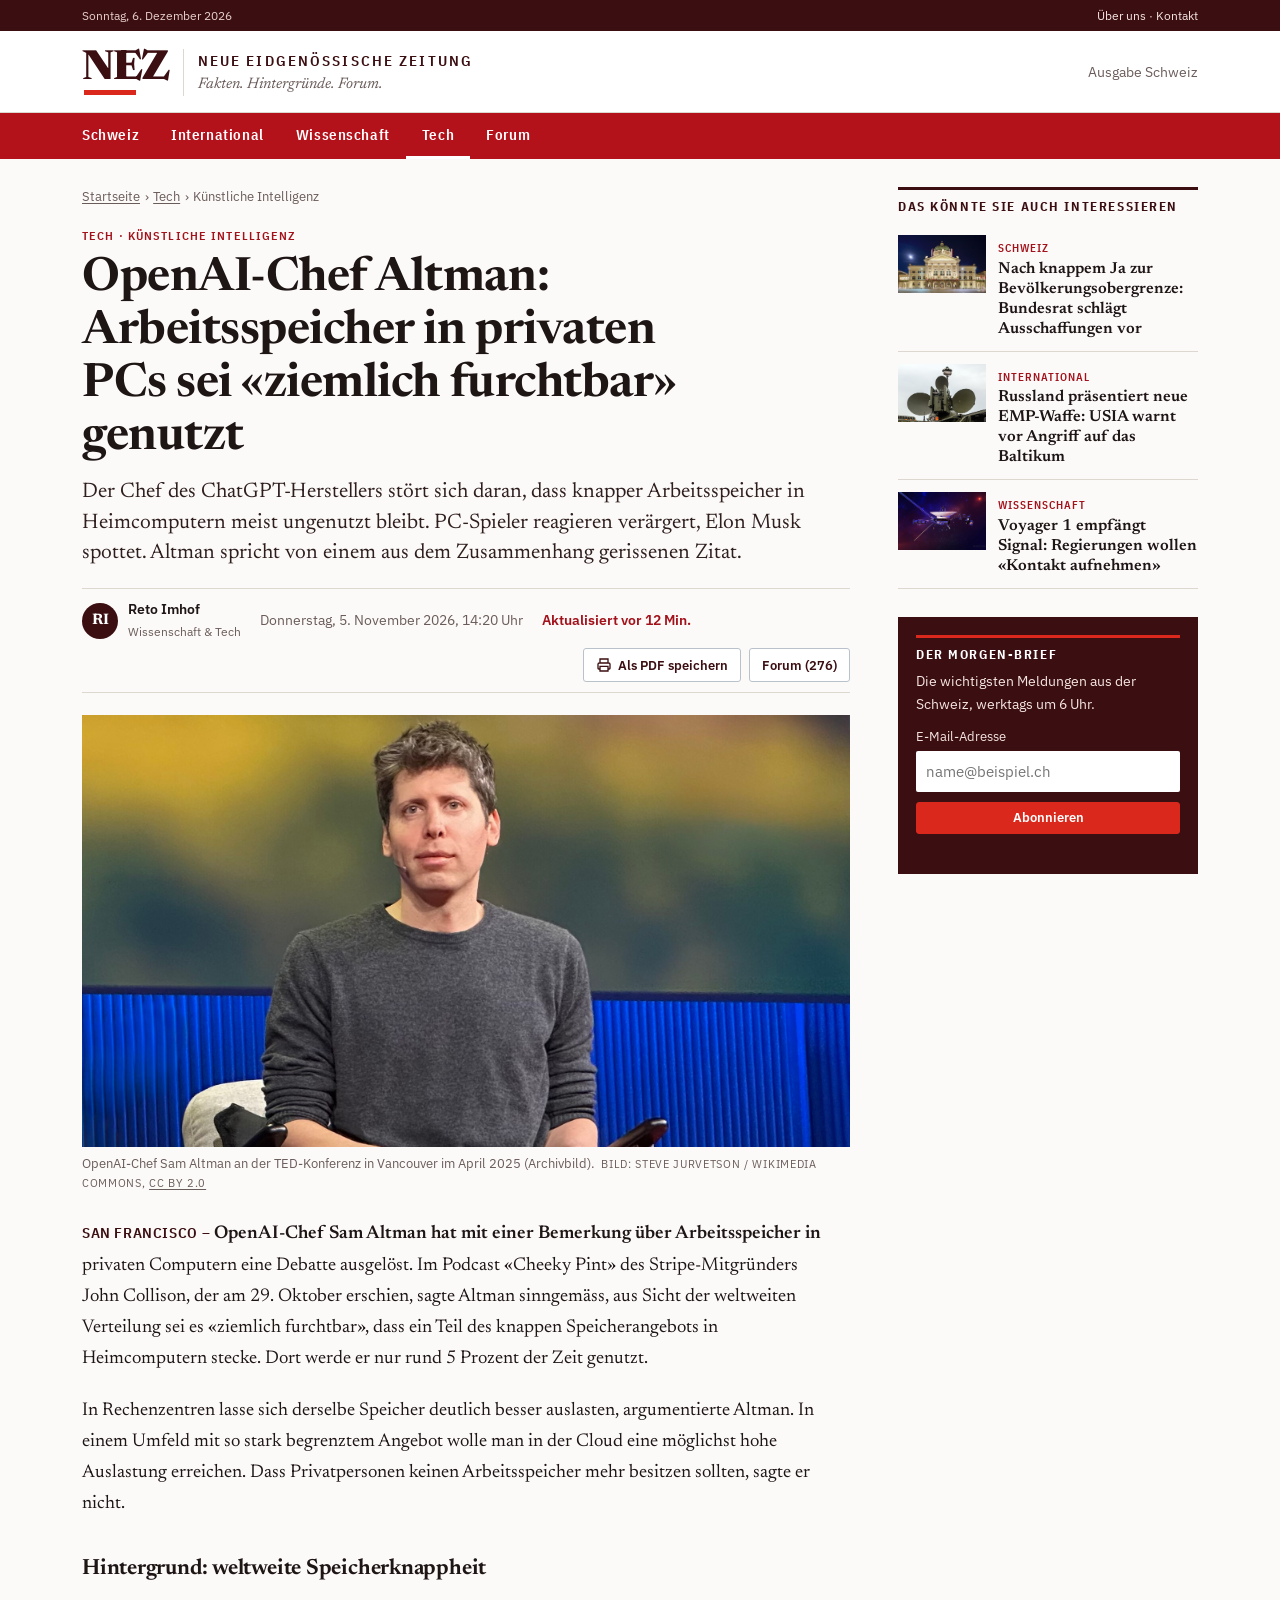
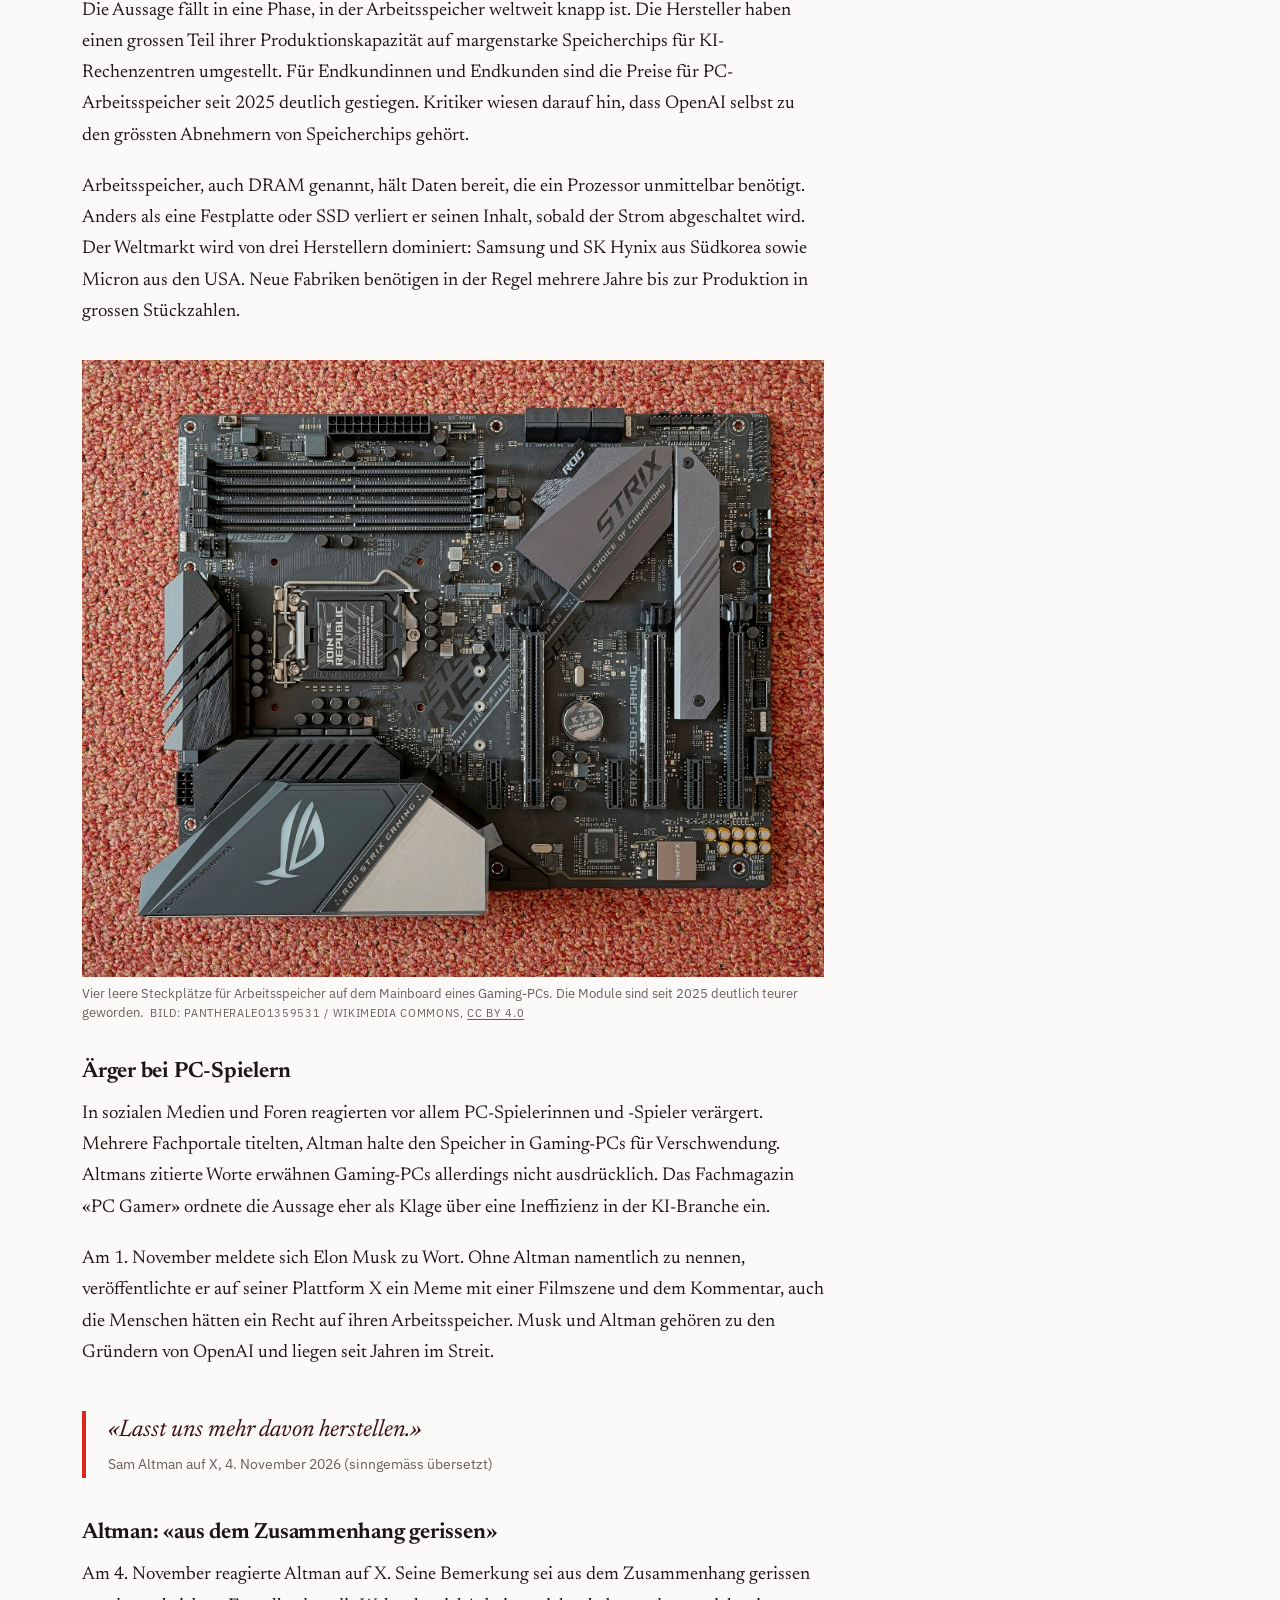
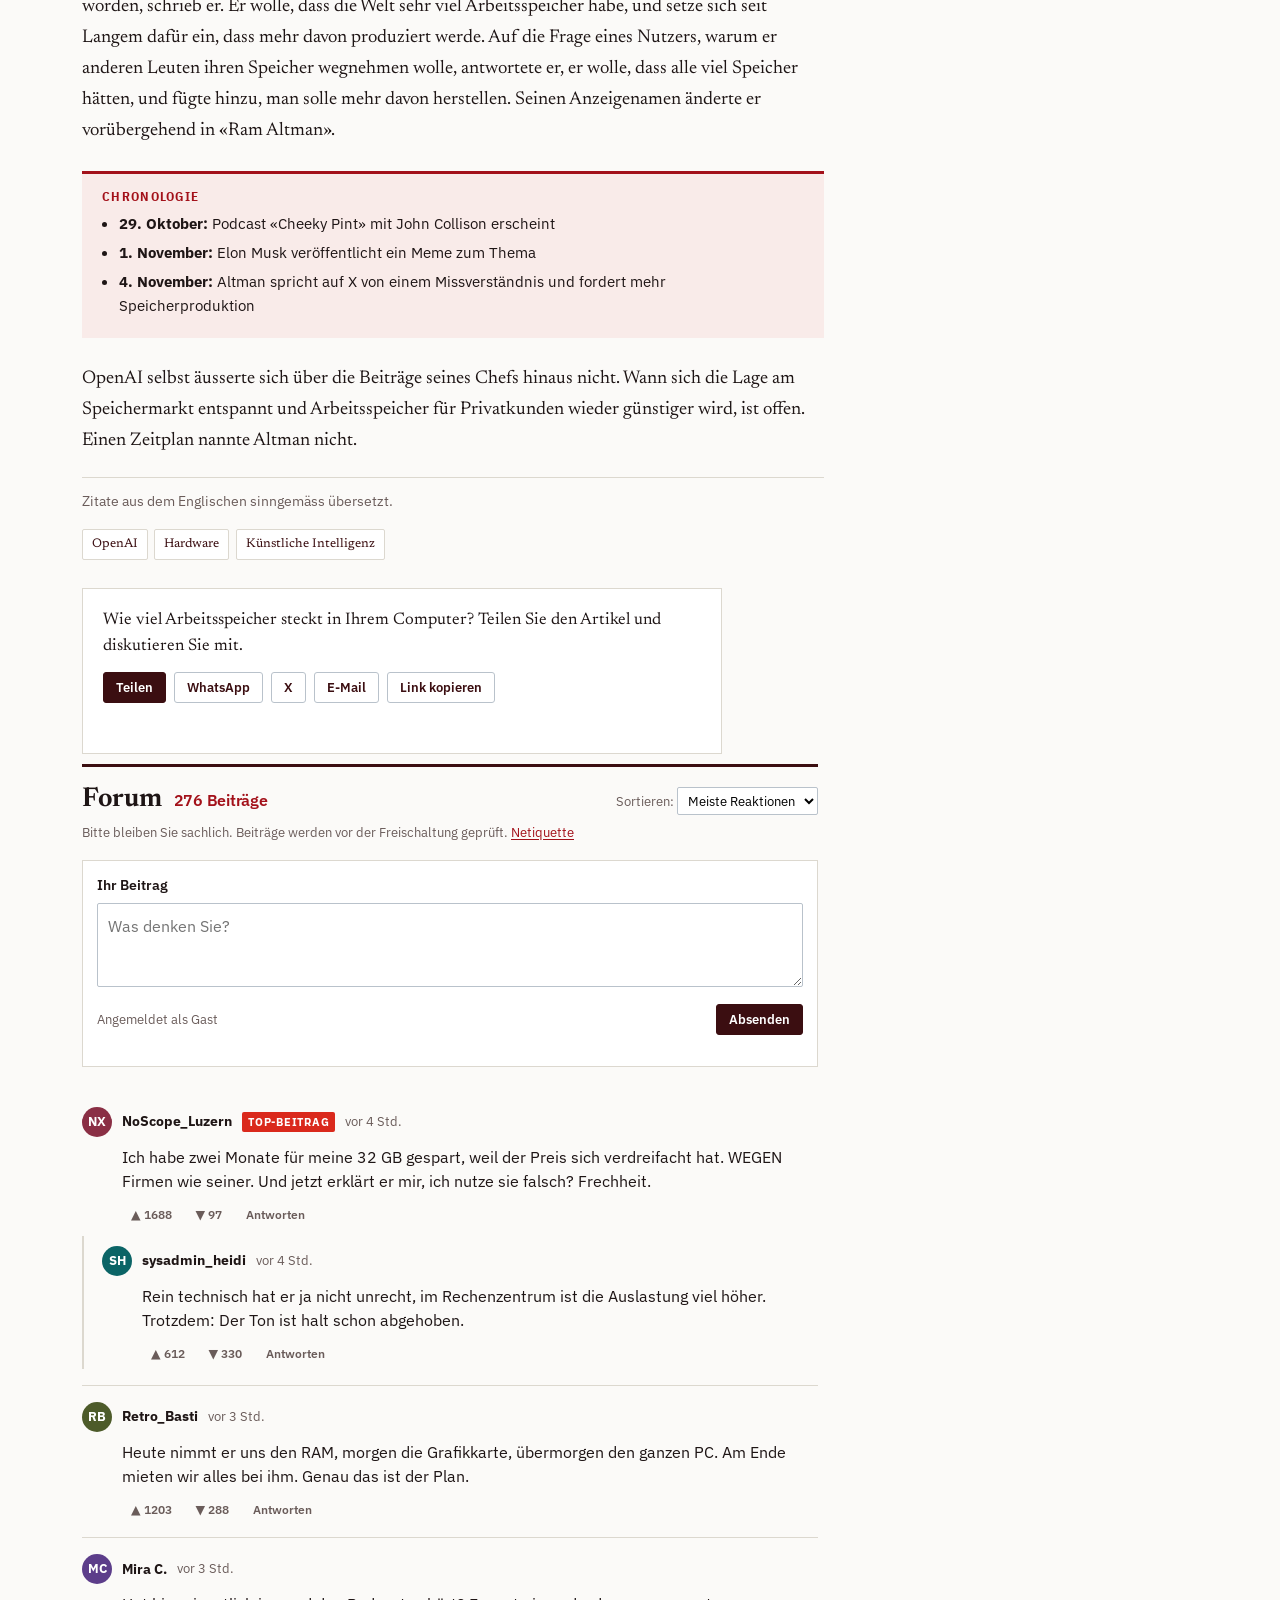
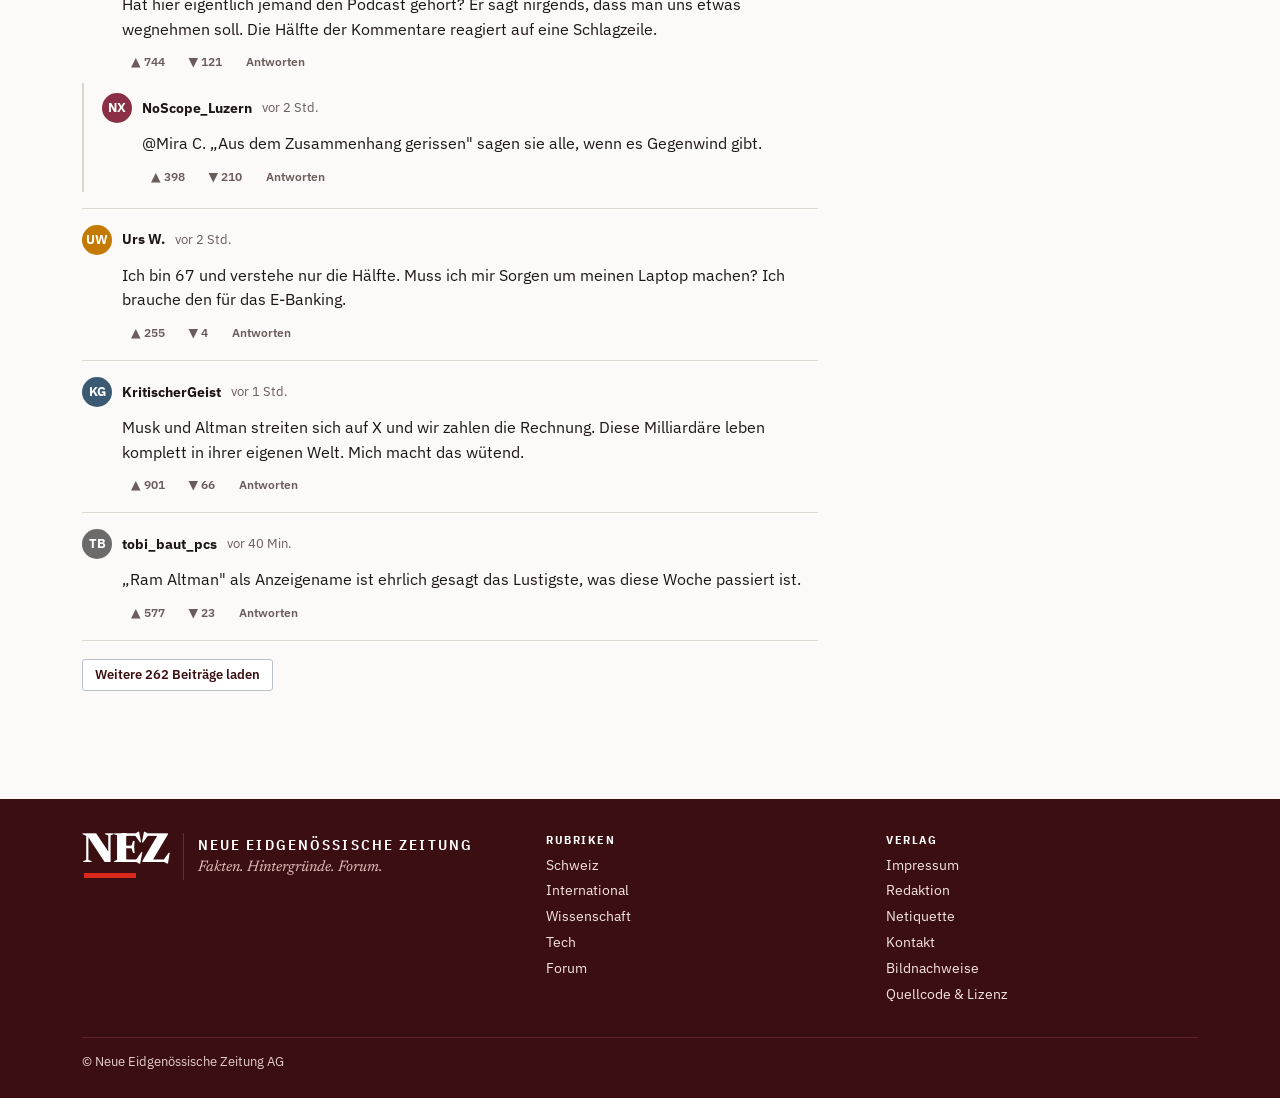
==== commit a2035434: "Remove on-screen fiction notices; link repo and license in Impressum The footer note and the Impress" ====
--- a/altman-ram.html
+++ b/altman-ram.html
@@ -223,11 +223,10 @@
     <li><a href="index.html#schweiz">Schweiz</a></li><li><a href="index.html#international">International</a></li><li><a href="index.html#wissenschaft">Wissenschaft</a></li><li><a href="index.html#tech">Tech</a></li><li><a href="index.html#forum">Forum</a></li>
   </ul></div>
   <div><h2>Verlag</h2><ul>
-    <li><a href="impressum.html">Impressum</a></li><li><a href="impressum.html#redaktion">Redaktion</a></li><li><a href="impressum.html#netiquette">Netiquette</a></li><li><a href="impressum.html#kontakt">Kontakt</a></li><li><a href="impressum.html#bildnachweise">Bildnachweise</a></li>
+    <li><a href="impressum.html">Impressum</a></li><li><a href="impressum.html#redaktion">Redaktion</a></li><li><a href="impressum.html#netiquette">Netiquette</a></li><li><a href="impressum.html#kontakt">Kontakt</a></li><li><a href="impressum.html#bildnachweise">Bildnachweise</a></li><li><a href="impressum.html#lizenz">Quellcode &amp; Lizenz</a></li>
   </ul></div>
   <div class="footer-bottom">
     <span>© Neue Eidgenössische Zeitung AG</span>
-    <span class="fiction-note">Fiktives Medium – Schulprojekt Medienkompetenz. <a href="impressum.html#hinweis">Mehr erfahren</a></span>
   </div>
 </div></footer>
 <script src="assets/main.js"></script>
--- a/assets/style.css
+++ b/assets/style.css
@@ -333,7 +333,6 @@
 .site-footer a { color: #f6e6e3; text-decoration: none; }
 .site-footer a:hover { text-decoration: underline; color: #fff; }
 .footer-bottom { grid-column: 1 / -1; border-top: 1px solid #5e2226; padding-top: 14px; display: flex; flex-wrap: wrap; justify-content: space-between; gap: .6rem 1.4rem; font-size: .8rem; }
-.fiction-note { color: #d6aeaa; }
 
 /* 10 · Impressum --------------------------------------------------------- */
 .page { padding-top: 28px; padding-bottom: 56px; }
